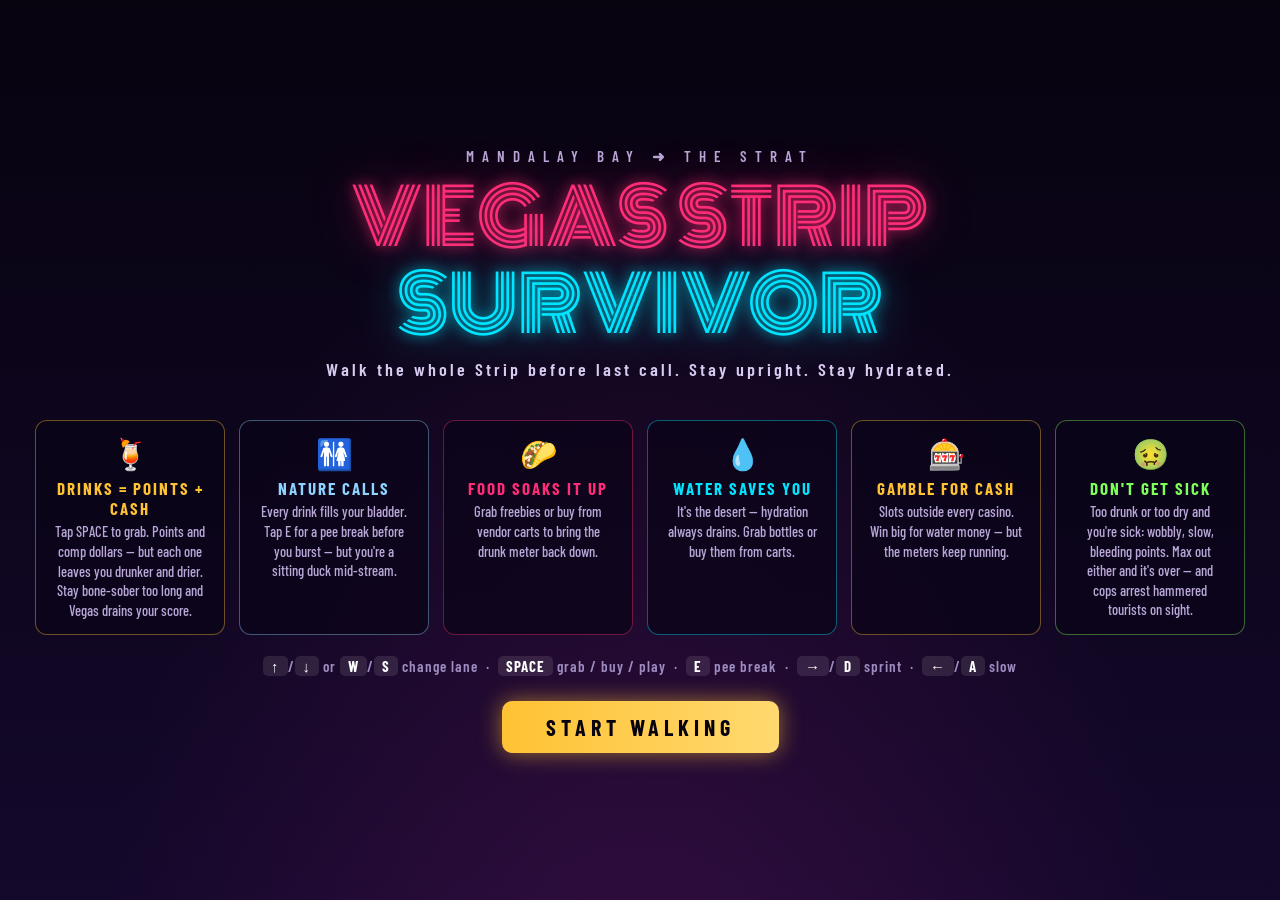
==== vegas-neon-redux.html @ 2eb09243 "Vegas Strip Survivor: neon redux - full game Single-file HTML5 canvas side-scroller: walk the Strip " ====
<!DOCTYPE html>
<html lang="en">
<head>
<meta charset="UTF-8">
<meta name="viewport" content="width=device-width, initial-scale=1.0">
<title>Vegas Strip Survivor — Neon Redux</title>
<style>
  @import url('https://fonts.googleapis.com/css2?family=Monoton&family=Barlow+Condensed:wght@500;600;700&display=swap');

  :root {
    --neon-pink: #ff2d78;
    --neon-cyan: #00e5ff;
    --neon-gold: #ffc233;
    --sick-green: #7fff5a;
    --ink: #07030f;
    --panel: rgba(10, 5, 24, 0.72);
  }

  * { margin: 0; padding: 0; box-sizing: border-box; }

  html, body {
    height: 100%;
    background: var(--ink);
    overflow: hidden;
    font-family: 'Barlow Condensed', 'Arial Narrow', sans-serif;
    user-select: none;
  }

  canvas { display: block; width: 100vw; height: 100vh; touch-action: none; }

  /* ---------- HUD ---------- */
  #hud {
    position: fixed; inset: 0;
    pointer-events: none;
    z-index: 5;
    opacity: 0;
    transition: opacity 0.6s;
  }
  #hud.on { opacity: 1; }

  .meter-panel {
    position: absolute; top: 14px; left: 14px;
    background: var(--panel);
    border: 1px solid rgba(255, 45, 120, 0.35);
    border-radius: 10px;
    padding: 10px 14px 12px;
    backdrop-filter: blur(4px);
    min-width: 230px;
  }
  .meter { margin-bottom: 8px; }
  .meter:last-child { margin-bottom: 0; }
  .meter .lbl {
    display: flex; justify-content: space-between;
    font-size: 13px; font-weight: 700; letter-spacing: 2px;
    margin-bottom: 3px;
  }
  .meter .lbl .warn { font-weight: 600; opacity: 0; transition: opacity .3s; }
  .meter .lbl .warn.show { opacity: 1; animation: blink 0.7s infinite; }
  @keyframes blink { 50% { opacity: 0.25; } }
  .meter .track {
    height: 12px; border-radius: 6px;
    background: rgba(255,255,255,0.08);
    overflow: hidden;
  }
  .meter .fill { height: 100%; border-radius: 6px; transition: width .25s; }
  #drunk-lbl { color: var(--neon-pink); }
  #drunk-fill { background: linear-gradient(90deg, #ff8ab0, #ff2d78, #d40045); box-shadow: 0 0 10px #ff2d7890; width: 0%; }
  #hyd-lbl { color: var(--neon-cyan); }
  #hyd-fill { background: linear-gradient(90deg, #007a99, #00e5ff); box-shadow: 0 0 10px #00e5ff90; width: 100%; }
  #blad-lbl { color: #ffd24a; }
  #blad-fill { background: linear-gradient(90deg, #b8901f, #ffd24a); box-shadow: 0 0 10px #ffd24a90; width: 0%; }

  #score-panel {
    position: absolute; top: 14px; right: 14px;
    background: var(--panel);
    border: 1px solid rgba(255, 194, 51, 0.35);
    border-radius: 10px;
    padding: 8px 16px;
    text-align: right;
    backdrop-filter: blur(4px);
  }
  #score-val {
    font-size: 30px; font-weight: 700; color: var(--neon-gold);
    text-shadow: 0 0 12px rgba(255,194,51,0.6);
    line-height: 1;
  }
  #score-panel .sub {
    font-size: 12px; letter-spacing: 2px; color: #b9a8d8; font-weight: 600;
  }
  #tally {
    font-size: 14px; color: #d8ccf0; margin-top: 4px; letter-spacing: 1px;
  }

  #sick-banner {
    position: absolute; top: 110px; left: 50%; transform: translateX(-50%);
    font-size: 26px; font-weight: 700; letter-spacing: 6px;
    color: var(--sick-green);
    text-shadow: 0 0 18px var(--sick-green);
    opacity: 0; transition: opacity .3s;
  }
  #sick-banner.show { opacity: 1; animation: blink .5s infinite; }

  #buzz-banner {
    position: absolute; top: 150px; left: 50%; transform: translateX(-50%);
    font-size: 22px; font-weight: 700; letter-spacing: 5px;
    color: #8fd4ff;
    text-shadow: 0 0 16px #8fd4ff;
    opacity: 0; transition: opacity .3s;
  }
  #buzz-banner.show { opacity: 1; animation: blink .8s infinite; }
  .rule.r-pee { border-color: rgba(143,212,255,.4); } .rule.r-pee h3 { color: #8fd4ff; }

  /* ---------- Zone marquee card ---------- */
  #zone-card {
    position: absolute; top: 12%; left: 50%;
    transform: translateX(-50%) scale(0.85);
    text-align: center;
    opacity: 0;
    transition: opacity .5s, transform .5s;
    white-space: nowrap;
  }
  #zone-card.show { opacity: 1; transform: translateX(-50%) scale(1); }
  #zone-card .eyebrow {
    font-size: 14px; letter-spacing: 6px; color: #b9a8d8; font-weight: 600;
    margin-bottom: 2px;
  }
  #zone-card .name {
    font-family: 'Monoton', cursive;
    font-size: clamp(26px, 5vw, 52px);
    font-weight: 400;
    line-height: 1.15;
  }

  /* ---------- Progress bar ---------- */
  #progress {
    position: absolute; bottom: 16px; left: 50%;
    transform: translateX(-50%);
    width: min(680px, 78vw);
  }
  #progress .rail {
    position: relative;
    height: 6px; border-radius: 3px;
    background: rgba(255,255,255,0.1);
  }
  #progress .done {
    position: absolute; left: 0; top: 0; bottom: 0;
    border-radius: 3px; width: 0%;
    background: linear-gradient(90deg, var(--neon-pink), var(--neon-gold));
    box-shadow: 0 0 10px rgba(255,45,120,0.7);
    transition: width .3s;
  }
  #progress .ticks { position: absolute; inset: 0; }
  #progress .tick {
    position: absolute; top: 50%;
    width: 10px; height: 10px; border-radius: 50%;
    transform: translate(-50%, -50%);
    background: #241436;
    border: 2px solid #4a3466;
    transition: background .3s, border-color .3s, box-shadow .3s;
  }
  #progress .tick.hit {
    background: var(--neon-gold); border-color: #fff0c0;
    box-shadow: 0 0 8px var(--neon-gold);
  }
  #zone-now {
    text-align: center; margin-top: 9px;
    font-size: 14px; letter-spacing: 4px; font-weight: 700;
    color: #d8ccf0; text-shadow: 0 0 8px rgba(216,204,240,.4);
  }

  #hint {
    position: absolute; bottom: 16px; right: 16px;
    font-size: 12px; letter-spacing: 1.5px; color: #7a6a99; font-weight: 600;
  }

  /* ---------- Screens ---------- */
  .screen {
    position: fixed; inset: 0;
    display: flex; flex-direction: column;
    align-items: center; justify-content: center;
    background: radial-gradient(ellipse at 50% 120%, rgba(90,20,90,0.45), transparent 60%),
                linear-gradient(#07030f, #14082b);
    z-index: 10;
    text-align: center;
    padding: 24px;
    transition: opacity .5s;
  }
  .screen.hidden { opacity: 0; pointer-events: none; }

  .screen .eyebrow {
    font-size: 15px; letter-spacing: 8px; color: #b9a8d8;
    font-weight: 600; margin-bottom: 8px;
  }
  .title {
    font-family: 'Monoton', cursive;
    font-weight: 400;
    font-size: clamp(34px, 7vw, 76px);
    line-height: 1.15;
    color: var(--neon-pink);
    text-shadow: 0 0 14px rgba(255,45,120,.8), 0 0 50px rgba(255,45,120,.45);
    animation: buzz 4s infinite;
  }
  .title .alt {
    color: var(--neon-cyan);
    text-shadow: 0 0 14px rgba(0,229,255,.8), 0 0 50px rgba(0,229,255,.45);
  }
  @keyframes buzz {
    0%, 91%, 94%, 100% { opacity: 1; }
    92%, 95% { opacity: 0.65; }
  }
  .sub {
    margin-top: 10px; font-size: 18px; letter-spacing: 3px;
    color: #d8ccf0; font-weight: 600;
  }

  .rules {
    display: flex; gap: 14px; margin: 30px 0 8px;
    flex-wrap: wrap; justify-content: center;
  }
  .rule {
    background: var(--panel);
    border: 1px solid rgba(255,255,255,0.12);
    border-radius: 12px;
    padding: 14px 18px;
    width: 190px;
  }
  .rule .ico { font-size: 30px; }
  .rule h3 {
    font-size: 17px; letter-spacing: 2px; margin: 6px 0 4px; font-weight: 700;
  }
  .rule p { font-size: 14.5px; line-height: 1.35; color: #b9a8d8; font-weight: 500; }
  .rule.r-drink { border-color: rgba(255,194,51,.4); } .rule.r-drink h3 { color: var(--neon-gold); }
  .rule.r-food  { border-color: rgba(255,45,120,.4); } .rule.r-food h3 { color: var(--neon-pink); }
  .rule.r-water { border-color: rgba(0,229,255,.4); }  .rule.r-water h3 { color: var(--neon-cyan); }
  .rule.r-sick  { border-color: rgba(127,255,90,.4); } .rule.r-sick h3 { color: var(--sick-green); }

  .controls {
    margin-top: 14px; font-size: 15px; letter-spacing: 1px;
    color: #9d8cc0; font-weight: 600;
  }
  .controls b {
    color: #fff; background: rgba(255,255,255,0.1);
    padding: 1px 8px; border-radius: 5px; font-weight: 700;
  }

  .btn {
    margin-top: 26px;
    pointer-events: auto;
    cursor: pointer;
    font-family: 'Barlow Condensed', sans-serif;
    font-size: 22px; font-weight: 700; letter-spacing: 5px;
    color: #07030f;
    background: linear-gradient(90deg, var(--neon-gold), #ffd970);
    border: none; border-radius: 10px;
    padding: 13px 44px;
    box-shadow: 0 0 22px rgba(255,194,51,.55);
    transition: transform .15s, box-shadow .15s;
  }
  .btn:hover { transform: scale(1.05); box-shadow: 0 0 32px rgba(255,194,51,.8); }

  /* end screen */
  #end-title { font-family: 'Monoton', cursive; font-weight: 400; font-size: clamp(30px, 6vw, 64px); line-height: 1.15; }
  #end-title.win  { color: var(--neon-gold); text-shadow: 0 0 16px rgba(255,194,51,.8), 0 0 55px rgba(255,194,51,.4); }
  #end-title.lose { color: var(--neon-pink); text-shadow: 0 0 16px rgba(255,45,120,.8), 0 0 55px rgba(255,45,120,.4); }
  #end-sub { margin-top: 12px; font-size: 19px; color: #d8ccf0; letter-spacing: 2px; font-weight: 600; max-width: 560px; }
  #end-stats {
    margin-top: 24px;
    background: var(--panel);
    border: 1px solid rgba(255,255,255,0.12);
    border-radius: 12px;
    padding: 16px 26px;
    min-width: 300px;
  }
  #end-stats .row {
    display: flex; justify-content: space-between; gap: 40px;
    font-size: 17px; padding: 4px 0; letter-spacing: 1px; font-weight: 600;
    color: #d8ccf0;
  }
  #end-stats .row b { color: var(--neon-gold); font-weight: 700; }
  #end-stats .row.total {
    border-top: 1px solid rgba(255,255,255,0.15);
    margin-top: 6px; padding-top: 9px; font-size: 20px;
  }

  #cash-val {
    font-size: 20px; font-weight: 700; color: #3dff8f;
    text-shadow: 0 0 10px rgba(61,255,143,.5);
    margin-top: 2px; line-height: 1;
  }
  #combo-val {
    font-size: 15px; font-weight: 700; color: var(--neon-pink);
    text-shadow: 0 0 8px rgba(255,45,120,.5);
    margin-top: 5px; letter-spacing: 1px;
    transition: opacity .3s;
  }
  #lastcall-val {
    font-size: 12.5px; font-weight: 600; color: var(--neon-gold);
    letter-spacing: 1px; margin-top: 2px;
  }

  /* ---------- slot machine screen ---------- */
  #slot-screen { background: rgba(5,2,16,0.82); }
  #slot-panel {
    background: linear-gradient(#241238, #140a24);
    border: 2px solid rgba(255,194,51,.55);
    border-radius: 18px;
    box-shadow: 0 0 44px rgba(255,194,51,.22);
    padding: 24px 34px 26px;
    width: min(440px, 94vw);
    text-align: center;
  }
  #slot-marquee {
    font-family: 'Monoton', cursive; font-weight: 400;
    font-size: 32px; color: var(--neon-gold);
    text-shadow: 0 0 14px rgba(255,194,51,.8);
  }
  #slot-reels { display: flex; gap: 12px; justify-content: center; margin: 18px 0 14px; }
  .reel {
    width: 84px; height: 96px; border-radius: 10px;
    background: linear-gradient(#f8f4ea, #cfc6b2);
    border: 3px solid #8a6a20;
    font-size: 50px; line-height: 92px; text-align: center;
  }
  .reel.spin { filter: blur(1.2px); }
  #slot-msg { min-height: 26px; font-size: 20px; font-weight: 700; letter-spacing: 1px; color: #d8ccf0; }
  #slot-pay { font-size: 13.5px; color: #9d8cc0; letter-spacing: 0.5px; margin-top: 7px; font-weight: 600; }
  #slot-cash {
    font-size: 24px; font-weight: 700; color: #3dff8f; margin-top: 10px;
    text-shadow: 0 0 10px rgba(61,255,143,.5);
  }
  #slot-hyd-wrap { height: 8px; background: rgba(255,255,255,.1); border-radius: 4px; margin-top: 12px; overflow: hidden; }
  #slot-hyd { height: 100%; width: 100%; background: linear-gradient(90deg, #007a99, #00e5ff); border-radius: 4px; }
  #slot-hyd-lbl { font-size: 11.5px; letter-spacing: 2px; color: #00e5ff; margin-top: 5px; font-weight: 600; }
  #slot-btns { display: flex; gap: 12px; justify-content: center; margin-top: 16px; }
  #slot-btns .btn { margin-top: 0; padding: 10px 24px; font-size: 17px; letter-spacing: 3px; }
  #slot-btns .btn.ghost {
    background: transparent; color: #d8ccf0;
    border: 1px solid rgba(255,255,255,.3); box-shadow: none;
  }
  .rule.r-slots { border-color: rgba(255,194,51,.4); } .rule.r-slots h3 { color: var(--neon-gold); }

  @media (prefers-reduced-motion: reduce) {
    .title { animation: none; }
    #sick-banner.show, .meter .lbl .warn.show { animation: none; }
  }
</style>
</head>
<body>
<canvas id="game"></canvas>

<div id="hud">
  <div class="meter-panel">
    <div class="meter">
      <div class="lbl" id="drunk-lbl"><span>DRUNK</span><span class="warn" id="drunk-warn">EAT SOMETHING!</span></div>
      <div class="track"><div class="fill" id="drunk-fill"></div></div>
    </div>
    <div class="meter">
      <div class="lbl" id="hyd-lbl"><span>HYDRATION</span><span class="warn" id="hyd-warn">DRINK WATER!</span></div>
      <div class="track"><div class="fill" id="hyd-fill"></div></div>
    </div>
    <div class="meter">
      <div class="lbl" id="blad-lbl"><span>BLADDER</span><span class="warn" id="blad-warn">FIND A SPOT! (E)</span></div>
      <div class="track"><div class="fill" id="blad-fill"></div></div>
    </div>
  </div>

  <div id="score-panel">
    <div id="score-val">0</div>
    <div class="sub">SCORE</div>
    <div id="cash-val">$50</div>
    <div class="sub">CASH</div>
    <div id="combo-val">COMBO ×1</div>
    <div id="lastcall-val">LAST CALL +1000</div>
    <div id="tally">🍸 0 &nbsp; 🌮 0 &nbsp; 💧 0</div>
  </div>

  <div id="sick-banner">🤢 YOU FEEL SICK 🤢</div>
  <div id="buzz-banner">🥱 TOO SOBER — THIS IS VEGAS 🥱</div>

  <div id="zone-card">
    <div class="eyebrow">NOW ENTERING</div>
    <div class="name" id="zone-name"></div>
  </div>

  <div id="progress">
    <div class="rail">
      <div class="done" id="prog-done"></div>
      <div class="ticks" id="prog-ticks"></div>
    </div>
    <div id="zone-now"></div>
  </div>

  <div id="hint">↑↓ MOVE &nbsp; SPACE GRAB &nbsp; E PEE &nbsp; → SPRINT &nbsp; ← SLOW &nbsp; M MUTE &nbsp; P PAUSE</div>
</div>

<div class="screen hidden" id="slot-screen">
  <div id="slot-panel">
    <div id="slot-marquee">LUCKY 7</div>
    <div id="slot-reels">
      <div class="reel" id="reel0">7️⃣</div>
      <div class="reel" id="reel1">🍒</div>
      <div class="reel" id="reel2">🔔</div>
    </div>
    <div id="slot-msg">$25 a pull. Feeling lucky?</div>
    <div id="slot-pay">7️⃣×3 $500 &nbsp; 💎×3 $300 &nbsp; 🔔×3 $150 &nbsp; 🍒×3 $100 &nbsp; ⭐×3 $75 &nbsp; 🍋×3 $50 &nbsp; pair $35</div>
    <div id="slot-cash">CASH $50</div>
    <div id="slot-hyd-wrap"><div id="slot-hyd"></div></div>
    <div id="slot-hyd-lbl">HYDRATION KEEPS DRAINING — THE DESERT DOESN'T PAUSE</div>
    <div id="slot-btns">
      <button class="btn" id="pull-btn">PULL — $25 (SPACE)</button>
      <button class="btn ghost" id="leave-btn">WALK AWAY (ESC)</button>
    </div>
  </div>
</div>

<div class="screen" id="start-screen">
  <div class="eyebrow">MANDALAY BAY ➜ THE STRAT</div>
  <div class="title">VEGAS STRIP<br><span class="alt">SURVIVOR</span></div>
  <div class="sub">Walk the whole Strip before last call. Stay upright. Stay hydrated.</div>
  <div class="sub" id="best-line" style="color: var(--neon-gold); font-size: 15px;"></div>
  <div class="rules">
    <div class="rule r-drink"><div class="ico">🍹</div><h3>DRINKS = POINTS + CASH</h3><p>Tap SPACE to grab. Points and comp dollars — but each one leaves you drunker and drier. Stay bone-sober too long and Vegas drains your score.</p></div>
    <div class="rule r-pee"><div class="ico">🚻</div><h3>NATURE CALLS</h3><p>Every drink fills your bladder. Tap E for a pee break before you burst — but you're a sitting duck mid-stream.</p></div>
    <div class="rule r-food"><div class="ico">🌮</div><h3>FOOD SOAKS IT UP</h3><p>Grab freebies or buy from vendor carts to bring the drunk meter back down.</p></div>
    <div class="rule r-water"><div class="ico">💧</div><h3>WATER SAVES YOU</h3><p>It's the desert — hydration always drains. Grab bottles or buy them from carts.</p></div>
    <div class="rule r-slots"><div class="ico">🎰</div><h3>GAMBLE FOR CASH</h3><p>Slots outside every casino. Win big for water money — but the meters keep running.</p></div>
    <div class="rule r-sick"><div class="ico">🤢</div><h3>DON'T GET SICK</h3><p>Too drunk or too dry and you're sick: wobbly, slow, bleeding points. Max out either and it's over — and cops arrest hammered tourists on sight.</p></div>
  </div>
  <div class="controls"><b>↑</b>/<b>↓</b> or <b>W</b>/<b>S</b> change lane &nbsp;·&nbsp; <b>SPACE</b> grab / buy / play &nbsp;·&nbsp; <b>E</b> pee break &nbsp;·&nbsp; <b>→</b>/<b>D</b> sprint &nbsp;·&nbsp; <b>←</b>/<b>A</b> slow</div>
  <button class="btn" id="start-btn">START WALKING</button>
</div>

<div class="screen hidden" id="end-screen">
  <div id="end-title"></div>
  <div id="end-sub"></div>
  <div id="end-stats"></div>
  <button class="btn" id="retry-btn">WALK IT AGAIN</button>
</div>

<script>
'use strict';

/* =========================================================
   Vegas Strip Survivor — Neon Redux
   Single-file canvas side-scroller.
   ========================================================= */

const canvas = document.getElementById('game');
const ctx = canvas.getContext('2d');
let W = 0, H = 0, DPR = 1;

function resize() {
  DPR = Math.min(window.devicePixelRatio || 1, 2);
  W = window.innerWidth;
  H = window.innerHeight;
  canvas.width = W * DPR;
  canvas.height = H * DPR;
  ctx.setTransform(DPR, 0, 0, DPR, 0, 0);
}
window.addEventListener('resize', resize);
resize();

const REDUCED_MOTION = window.matchMedia('(prefers-reduced-motion: reduce)').matches;

/* ---------- deterministic pseudo-random (stable scenery) ---------- */
function rnd(seed) {
  const x = Math.sin(seed * 127.1 + 311.7) * 43758.5453;
  return x - Math.floor(x);
}

/* ---------- config ---------- */
const TOTAL = 30000;              // world length in px
const BASE_SPEED = 150;           // walk speed px/s
const ROWS = [                    // sidewalk depth rows: far -> near
  { yf: 0.735, s: 0.80 },
  { yf: 0.820, s: 0.90 },
  { yf: 0.905, s: 1.00 },
];
const PLAYER_SCREEN_X = 0.30;     // player's fixed fraction of screen width

const ZONES = [   // haz = hazard-density personality per zone
  { name: 'MANDALAY BAY',   color: '#ffc233', haz: 0.75 },
  { name: 'LUXOR',          color: '#e8d9a0', haz: 0.85 },
  { name: 'EXCALIBUR',      color: '#ff5c5c', haz: 0.9  },
  { name: 'MGM GRAND',      color: '#3dff8f', haz: 1.0  },
  { name: 'BELLAGIO',       color: '#8fd4ff', haz: 0.9  },
  { name: 'CAESARS PALACE', color: '#fff2c0', haz: 1.05 },
  { name: 'THE VENETIAN',   color: '#ffb066', haz: 1.1  },
  { name: 'TREASURE ISLAND',color: '#ff8f3d', haz: 1.15 },
  { name: 'WYNN',           color: '#d9a05c', haz: 1.2  },
  { name: 'CIRCUS CIRCUS',  color: '#ff5cd9', haz: 1.5  },
  { name: 'THE STRAT',      color: '#00e5ff', haz: 1.25 },
];
const ZONE_LEN = TOTAL / ZONES.length;

const DRINKS = [
  { id: 'beer',      name: 'Draft Beer',      pts: 50,  drunk: 8,  hyd: 7,  glass: 'mug',       c: '#ffc233' },
  { id: 'marg',      name: 'Margarita',       pts: 80,  drunk: 12, hyd: 9,  glass: 'marg',      c: '#aaff66' },
  { id: 'martini',   name: 'Martini',         pts: 100, drunk: 15, hyd: 10, glass: 'martini',   c: '#d8f7ff' },
  { id: 'shot',      name: 'Tequila Shot',    pts: 130, drunk: 20, hyd: 12, glass: 'shot',      c: '#ffdf80' },
  { id: 'hurricane', name: 'Hurricane',       pts: 90,  drunk: 13, hyd: 9,  glass: 'hurricane', c: '#ff5c8a' },
  { id: 'champ',     name: 'Champagne',       pts: 110, drunk: 14, hyd: 9,  glass: 'flute',     c: '#ffe9a0' },
  { id: 'wine',      name: 'Red Wine',        pts: 70,  drunk: 11, hyd: 8,  glass: 'wine',      c: '#c03060' },
  { id: 'tiki',      name: 'Tiki Mai Tai',    pts: 95,  drunk: 13, hyd: 9,  glass: 'tiki',      c: '#ff9f45' },
  { id: 'fishbowl',  name: 'Fishbowl',        pts: 150, drunk: 22, hyd: 14, glass: 'bowl',      c: '#45c8ff' },
  { id: 'tallboy',   name: 'Tallboy',         pts: 55,  drunk: 9,  hyd: 7,  glass: 'can',       c: '#c0c8d8' },
  { id: 'oldfash',   name: 'Old Fashioned',   pts: 105, drunk: 14, hyd: 10, glass: 'rocks',     c: '#e08830' },
  { id: 'daiquiri',  name: 'Frozen Daiquiri', pts: 85,  drunk: 12, hyd: 8,  glass: 'daiq',      c: '#ff6fb0' },
];

const FOODS = [
  { id: 'taco',   name: 'Street Taco',     pts: 15, drunk: -18, kind: 'taco'   },
  { id: 'pizza',  name: 'Dollar Slice',    pts: 15, drunk: -16, kind: 'pizza'  },
  { id: 'shrimp', name: 'Shrimp Cocktail', pts: 20, drunk: -14, kind: 'shrimp' },
  { id: 'burger', name: 'Casino Burger',   pts: 20, drunk: -24, kind: 'burger' },
];

const WATER = { pts: 10, hyd: 32 };

const HAZARDS = [   // each has a signature consequence (see collision switch)
  { id: 'flyer',    name: 'Flyer Guy',        walk: 70,  w: 34 },   // hands full 3s
  { id: 'showgirl', name: 'Showgirl',         walk: 45,  w: 40 },   // controls reversed 2.5s
  { id: 'mascot',   name: 'Costumed Character', walk: 32, w: 46 },  // $10 photo fee
  { id: 'tourist',  name: 'Drunk Tourist',    walk: 55,  w: 38 },   // shove + spill
  { id: 'robot',    name: 'Street Performer', walk: 0,   w: 34 },   // classic block
  { id: 'cop',      name: 'LVPD Officer',     walk: 38,  w: 36 },   // tickets public urination
];

/* ---------- tiny synth ---------- */
let ac = null, muted = false;
function audio() {
  if (!ac) { try { ac = new (window.AudioContext || window.webkitAudioContext)(); } catch (e) {} }
  return ac;
}
function tone(f0, f1, dur, type, gain) {
  const a = audio();
  if (!a || muted) return;
  const o = a.createOscillator(), g = a.createGain();
  o.type = type; o.frequency.setValueAtTime(f0, a.currentTime);
  o.frequency.exponentialRampToValueAtTime(Math.max(f1, 1), a.currentTime + dur);
  g.gain.setValueAtTime(gain, a.currentTime);
  g.gain.exponentialRampToValueAtTime(0.0001, a.currentTime + dur);
  o.connect(g); g.connect(a.destination);
  o.start(); o.stop(a.currentTime + dur);
}
const sfx = {
  drink: () => { tone(520, 880, 0.16, 'triangle', 0.12); tone(780, 1200, 0.12, 'sine', 0.06); },
  food:  () => tone(300, 420, 0.15, 'square', 0.07),
  water: () => { tone(700, 500, 0.10, 'sine', 0.10); tone(900, 650, 0.14, 'sine', 0.06); },
  hit:   () => { tone(160, 60, 0.25, 'sawtooth', 0.14); },
  sick:  () => tone(220, 110, 0.5, 'square', 0.06),
  zone:  () => { tone(660, 660, 0.1, 'triangle', 0.08); setTimeout(() => tone(880, 880, 0.16, 'triangle', 0.08), 110); },
  win:   () => { [523, 659, 784, 1047].forEach((f, i) => setTimeout(() => tone(f, f, 0.22, 'triangle', 0.12), i * 140)); },
  lose:  () => { [392, 330, 262, 196].forEach((f, i) => setTimeout(() => tone(f, f * 0.9, 0.3, 'sawtooth', 0.09), i * 180)); },
  noCash: () => tone(150, 100, 0.2, 'square', 0.08),
  siren: () => { [880, 660, 880, 660].forEach((f, i) => setTimeout(() => tone(f, f, 0.16, 'square', 0.07), i * 180)); },
  relief: () => tone(620, 280, 0.7, 'sine', 0.07),
  accident: () => { [320, 260, 210, 150].forEach((f, i) => setTimeout(() => tone(f, f * 0.8, 0.22, 'sawtooth', 0.08), i * 150)); },
};

/* ---------- synthwave backing track (tiny step sequencer) ---------- */
const music = { on: false, gain: null, timer: null, step: 0, nextT: 0 };
const M_SPB = 60 / 112 / 4;   // 112 BPM, 16th-note steps
const M_BASS = [45, 0, 45, 0, 48, 0, 45, 0, 43, 0, 43, 0, 40, 0, 43, 48];   // A-C-G-E minor groove
const M_ARP = [69, 72, 76, 72, 67, 72, 76, 79];
const midiF = (m) => 440 * Math.pow(2, (m - 69) / 12);

function mNote(f, dur, type, g0, t0, fEnd) {
  const a = ac, o = a.createOscillator(), g = a.createGain();
  o.type = type;
  o.frequency.setValueAtTime(f, t0);
  if (fEnd) o.frequency.exponentialRampToValueAtTime(fEnd, t0 + dur);
  g.gain.setValueAtTime(g0, t0);
  g.gain.exponentialRampToValueAtTime(0.001, t0 + dur);
  o.connect(g); g.connect(music.gain);
  o.start(t0); o.stop(t0 + dur + 0.02);
}
function mHat(t0) {
  const a = ac, len = 0.04;
  const buf = a.createBuffer(1, Math.floor(a.sampleRate * len), a.sampleRate);
  const d = buf.getChannelData(0);
  for (let i = 0; i < d.length; i++) d[i] = (Math.random() * 2 - 1) * (1 - i / d.length);
  const src = a.createBufferSource(); src.buffer = buf;
  const f = a.createBiquadFilter(); f.type = 'highpass'; f.frequency.value = 6500;
  const g = a.createGain(); g.gain.value = 0.10;
  src.connect(f); f.connect(g); g.connect(music.gain);
  src.start(t0);
}
function schedMusic() {
  const a = ac;
  if (!a || !music.on) return;
  while (music.nextT < a.currentTime + 0.18) {
    const s = music.step % 16;
    const bar = Math.floor(music.step / 16);
    if (s % 4 === 0) mNote(120, 0.12, 'sine', 0.7, music.nextT, 40);                    // kick
    if (s % 4 === 2) mHat(music.nextT);                                                 // offbeat hats
    const b = M_BASS[s];
    if (b) mNote(midiF(b), M_SPB * 1.8, 'sawtooth', 0.16, music.nextT);                 // bass
    if (bar % 4 === 3 && s % 2 === 0) mNote(midiF(M_ARP[(s / 2) % 8]), M_SPB * 1.2, 'triangle', 0.06, music.nextT);  // sparkle every 4th bar
    music.step++;
    music.nextT += M_SPB;
  }
}
function startMusic() {
  const a = audio();
  if (!a) return;
  stopMusic();
  music.gain = a.createGain();
  music.gain.gain.value = muted ? 0 : 0.5;
  music.gain.connect(a.destination);
  music.step = 0;
  music.nextT = a.currentTime + 0.05;
  music.on = true;
  music.timer = setInterval(schedMusic, 60);
}
function stopMusic() {
  if (music.timer) clearInterval(music.timer);
  music.timer = null;
  music.on = false;
  if (music.gain) { try { music.gain.disconnect(); } catch (e) {} }
  music.gain = null;
}

/* ---------- game state ---------- */
let game = null;
let phase = 'start';   // start | play | end
let paused = false;
const HS_KEY = 'vss-best';
let bestScore = 0;
try { bestScore = +(localStorage.getItem(HS_KEY) || 0); } catch (e) {}

function newGame() {
  const g = {
    x: 0,                    // player world x
    row: 1, rowY: 1,         // target row / interpolated row
    speed: BASE_SPEED,
    drunk: 0, hyd: 100,
    bladder: 0, peeing: 0, peeTicketed: false,
    soberT: 0, buzzkill: false,
    handsFull: 0, dazzled: 0,
    combo: 1, bestCombo: 1,
    lastCall: 1000, lastCallWarned: false,
    runTime: 0,
    cash: 50, slotNet: 0,
    sick: false,
    score: 0,
    stagger: 0, invuln: 0,
    walkPhase: 0,
    counts: { drink: 0, food: 0, water: 0, hits: 0, pees: 0, accidents: 0, tickets: 0 },
    entities: [],            // {kind:'drink'|'food'|'water'|'hazard'|'slot'|'vendor', worldX, row, type, t, dead}
    particles: [],           // {x,y,vx,vy,life,text?,c,r?}
    taxis: [],
    spawnCursor: 900,
    lastHazardRow: -1,
    lastWaterX: 0, lastFoodX: 0,   // director bookkeeping
    grabTarget: null,
    zoneIdx: -1,
    time: 0,
    shake: 0,
    over: null,              // 'win' | 'blackout' | 'collapse' | 'arrested'
  };
  // slot machines outside every casino (zone boundaries), against the buildings (row 0)
  const slotXs = [];
  for (let i = 1; i < ZONES.length; i++) {
    const sx2 = i * ZONE_LEN + 450;
    slotXs.push(sx2);
    g.entities.push({ kind: 'slot', worldX: sx2, row: 0, t: Math.random() * 10, dead: false, seed: i });
  }
  // vendor carts, alternating water/food, nudged clear of slot machines
  let vx = 1600, vi = 0;
  while (vx < TOTAL - 800) {
    let x = vx;
    for (const sx2 of slotXs) if (Math.abs(x - sx2) < 420) x += 480;
    const item = vi % 2 === 0 ? 'water' : 'food';
    g.entities.push({
      kind: 'vendor', worldX: x, row: 0, t: 0, dead: false, item,
      price: item === 'water' ? 20 : 35,
      food: FOODS[vi % FOODS.length],
    });
    vi++;
    vx += 2300 + (vi % 3) * 260;
  }
  return g;
}

/* ---------- input ---------- */
const keys = {};
window.addEventListener('keydown', (e) => {
  if (['ArrowUp','ArrowDown','ArrowLeft','ArrowRight',' '].includes(e.key)) e.preventDefault();
  const k = e.key.toLowerCase();
  if (k === 'm') {
    muted = !muted;
    if (music.gain) music.gain.gain.value = muted ? 0 : 0.5;
    return;
  }
  if (k === 'p' && phase === 'play') { paused = !paused; return; }
  if (phase === 'slots') {
    if (k === ' ') slotPull();
    if (k === 'escape' || k === 'enter') exitSlots();
    return;
  }
  if (phase === 'start' && (k === 'enter' || k === ' ')) { startGame(); return; }
  if (phase === 'end' && (k === 'enter' || k === ' ')) { startGame(); return; }
  if (keys[k]) return;
  keys[k] = true;
  if (phase === 'play' && !paused && k === ' ') { tryGrab(); return; }
  if (phase === 'play' && !paused && k === 'e') { startPee(); return; }
  if (phase === 'play' && !paused && game.stagger <= 0 && game.peeing <= 0) {
    let dir = 0;
    if (k === 'arrowup' || k === 'w') dir = -1;
    if (k === 'arrowdown' || k === 's') dir = 1;
    if (dir !== 0) {
      if (game.dazzled > 0) dir = -dir;   // showgirl got you
      // heavy drunk = chance the input goes the wrong way
      if (game.drunk > 60 && Math.random() < (game.drunk - 60) * 0.006) dir = -dir;
      game.row = Math.max(0, Math.min(2, game.row + dir));
    }
  }
});
window.addEventListener('keyup', (e) => { keys[e.key.toLowerCase()] = false; });

/* ---------- touch controls ---------- */
const IS_TOUCH = 'ontouchstart' in window;
let touchStart = null, lastTap = 0, holdTimer = null, sprintTouch = false;
canvas.addEventListener('touchstart', (ev) => {
  ev.preventDefault();
  const t0 = ev.touches[0];
  touchStart = { x: t0.clientX, y: t0.clientY, time: performance.now() };
  clearTimeout(holdTimer);
  holdTimer = setTimeout(() => { sprintTouch = true; keys['d'] = true; }, 350);
}, { passive: false });
canvas.addEventListener('touchend', (ev) => {
  ev.preventDefault();
  clearTimeout(holdTimer);
  if (sprintTouch) { sprintTouch = false; keys['d'] = false; touchStart = null; return; }
  if (!touchStart) return;
  const t0 = ev.changedTouches[0];
  const dy = t0.clientY - touchStart.y;
  const dx = t0.clientX - touchStart.x;
  const dur = performance.now() - touchStart.time;
  touchStart = null;
  if (phase === 'start' || phase === 'end') { startGame(); return; }
  if (phase !== 'play' || paused || !game) return;
  if (Math.abs(dy) > 30 && Math.abs(dy) > Math.abs(dx)) {
    if (game.stagger <= 0 && game.peeing <= 0) {
      let dir = dy < 0 ? -1 : 1;
      if (game.dazzled > 0) dir = -dir;
      if (game.drunk > 60 && Math.random() < (game.drunk - 60) * 0.006) dir = -dir;
      game.row = Math.max(0, Math.min(2, game.row + dir));
    }
  } else if (dur < 250) {
    const now = performance.now();
    if (now - lastTap < 300) { startPee(); lastTap = 0; }
    else { lastTap = now; tryGrab(); }
  }
}, { passive: false });
if (IS_TOUCH) {
  window.addEventListener('DOMContentLoaded', () => {
    $('hint').textContent = 'SWIPE ↑↓ MOVE · TAP GRAB · DOUBLE-TAP PEE · HOLD TO SPRINT';
  });
}

/* ---------- HUD refs ---------- */
const $ = (id) => document.getElementById(id);
const mmss = (sec) => `${Math.floor(sec / 60)}:${String(Math.floor(sec % 60)).padStart(2, '0')}`;
const hud = $('hud');
const ticksEl = $('prog-ticks');
ZONES.forEach((z, i) => {
  const t = document.createElement('div');
  t.className = 'tick';
  t.style.left = (i / (ZONES.length - 1) * 100) + '%';
  ticksEl.appendChild(t);
});

let zoneCardTimer = null;
function showZoneCard(zone) {
  $('zone-name').textContent = zone.name;
  $('zone-name').style.color = zone.color;
  $('zone-name').style.textShadow = `0 0 14px ${zone.color}, 0 0 46px ${zone.color}66`;
  $('zone-card').classList.add('show');
  clearTimeout(zoneCardTimer);
  zoneCardTimer = setTimeout(() => $('zone-card').classList.remove('show'), 2600);
}

function updateHUD() {
  $('drunk-fill').style.width = game.drunk.toFixed(1) + '%';
  $('hyd-fill').style.width = game.hyd.toFixed(1) + '%';
  $('blad-fill').style.width = game.bladder.toFixed(1) + '%';
  const dw = $('drunk-warn');
  if (game.drunk > 70) { dw.textContent = 'EAT SOMETHING!'; dw.classList.add('show'); }
  else if (game.buzzkill || game.soberT > 8) { dw.textContent = 'HAVE A DRINK!'; dw.classList.add('show'); }
  else dw.classList.remove('show');
  $('hyd-warn').classList.toggle('show', game.hyd < 30);
  $('blad-warn').classList.toggle('show', game.bladder > 80);
  $('buzz-banner').classList.toggle('show', game.buzzkill);
  const cv = $('combo-val');
  cv.textContent = 'COMBO ×' + game.combo;
  cv.style.opacity = game.combo > 1 ? 1 : 0.4;
  $('lastcall-val').textContent = game.lastCall > 0
    ? `⏰ LAST CALL ${mmss(game.lastCall / 3.4)}  (+${Math.round(game.lastCall)})`
    : 'LAST CALL OVER — FRIENDS ARE WAITING';
  $('score-val').textContent = Math.round(game.score);
  $('cash-val').textContent = '$' + game.cash;
  $('tally').innerHTML = `🍸 ${game.counts.drink} &nbsp; 🌮 ${game.counts.food} &nbsp; 💧 ${game.counts.water}`;
  $('sick-banner').classList.toggle('show', game.sick);
  $('prog-done').style.width = (game.x / TOTAL * 100) + '%';
  const zi = Math.min(ZONES.length - 1, Math.floor(game.x / ZONE_LEN));
  [...ticksEl.children].forEach((t, i) => t.classList.toggle('hit', i <= zi));
  $('zone-now').textContent = ZONES[zi].name;
}

/* ---------- spawning (director: fairness over luck) ---------- */
function spawnAhead() {
  const g = game;
  const camX = g.x - W * PLAYER_SCREEN_X;
  const horizon = camX + W * 1.35;
  while (g.spawnCursor < horizon) {
    const prog = g.spawnCursor / TOTAL;
    g.spawnCursor += 130 + Math.random() * (240 - prog * 90);
    if (g.spawnCursor > TOTAL - 600) break;   // clear runway at the finish
    const cur = g.spawnCursor;

    // director: rescue items are guaranteed when meters run hot, and
    // pity timers ensure water/food are never absent for long stretches
    let kind = null;
    const waterGap = cur - g.lastWaterX;
    const foodGap = cur - g.lastFoodX;
    if (waterGap > 2200) kind = 'water';
    else if (g.hyd < 55 && waterGap > 350 + g.hyd * 10) kind = 'water';
    else if (g.drunk > 45 && foodGap > 350 + (100 - g.drunk) * 10) kind = 'food';
    else if (foodGap > 2600) kind = 'food';
    const rescued = kind !== null;

    if (!kind) {
      const r = Math.random();
      const zi = Math.min(ZONES.length - 1, Math.floor(cur / ZONE_LEN));
      const hazardChance = Math.min(0.62, (0.34 + prog * 0.14) * ZONES[zi].haz);
      if (r < hazardChance) kind = 'hazard';
      else if (r < hazardChance + 0.38) kind = 'drink';
      else if (r < hazardChance + 0.52) kind = 'food';
      else kind = 'water';
    }

    if (kind === 'hazard') {
      let row = Math.floor(Math.random() * 3);
      if (row === g.lastHazardRow) row = (row + 1 + Math.floor(Math.random() * 2)) % 3;
      g.lastHazardRow = row;
      const type = Math.random() < 0.10 + prog * 0.12
        ? HAZARDS[5]                                        // the law walks the Strip more later
        : HAZARDS[Math.floor(Math.random() * 5)];
      g.entities.push({ kind, type, row, worldX: cur, t: Math.random() * 10, dead: false });
    } else {
      const row = Math.floor(Math.random() * 3);
      if (kind === 'water') g.lastWaterX = cur;
      if (kind === 'food') g.lastFoodX = cur;
      const type = kind === 'drink' ? DRINKS[Math.floor(Math.random() * DRINKS.length)]
                 : kind === 'food' ? FOODS[Math.floor(Math.random() * FOODS.length)]
                 : WATER;
      g.entities.push({ kind, type, row, worldX: cur, t: Math.random() * 10, dead: false });
      // director-placed rescues are sometimes guarded — the game guarantees
      // the opportunity, the player still has to earn it
      if (rescued && Math.random() < 0.4) {
        g.entities.push({ kind: 'hazard', type: HAZARDS[4] /* stationary performer */, row, worldX: cur - 90, t: Math.random() * 10, dead: false });
      }
    }
  }
  // cull entities far behind
  g.entities = g.entities.filter((e) => !e.dead && e.worldX > camX - 200);
}

/* ---------- particles ---------- */
function popText(x, y, text, c) {
  game.particles.push({ x, y, vx: 0, vy: -55, life: 1.1, text, c });
}
function burst(x, y, c, n) {
  for (let i = 0; i < n; i++) {
    const a = Math.random() * Math.PI * 2, sp = 40 + Math.random() * 130;
    game.particles.push({ x, y, vx: Math.cos(a) * sp, vy: Math.sin(a) * sp - 40, life: 0.5 + Math.random() * 0.5, c, r: 1.5 + Math.random() * 2.5 });
  }
}

/* ---------- update ---------- */
function update(dt) {
  const g = game;
  g.time += dt;

  // speed
  const prog = g.x / TOTAL;
  let mult = 1;
  if (keys['arrowright'] || keys['d']) mult = 1.65;
  if (keys['arrowleft'] || keys['a']) mult = 0.55;
  if (g.sick) mult *= 0.6;
  if (g.buzzkill) mult *= 0.85;
  if (g.bladder >= 85) mult *= 0.92;
  if (g.stagger > 0) mult *= 0.25;
  if (g.peeing > 0) mult = 0;
  g.speed = (BASE_SPEED + prog * 40) * mult;
  g.x += g.speed * dt;
  if (g.peeing <= 0) g.walkPhase += dt * (5.4 + mult * 2.6);

  // meters
  g.hyd -= dt * (1.15 + (mult > 1 ? 0.9 : 0));
  g.drunk -= dt * 1.0;
  // random drunk drift between rows
  if (g.drunk > 55 && g.peeing <= 0 && Math.random() < dt * (g.drunk - 55) * 0.012) {
    g.row = Math.max(0, Math.min(2, g.row + (Math.random() < 0.5 ? -1 : 1)));
  }
  g.drunk = Math.max(0, Math.min(100, g.drunk));
  g.hyd = Math.max(0, Math.min(100, g.hyd));

  // is a cop anywhere on screen to witness your worst moments?
  const copOnScreen = () => {
    const camX = g.x - W * PLAYER_SCREEN_X;
    return g.entities.find((c) => !c.dead && c.kind === 'hazard' && c.type.id === 'cop'
      && c.worldX - camX > 0 && c.worldX - camX < W);
  };

  // hazard status effects + last call countdown
  g.runTime += dt;
  g.handsFull = Math.max(0, g.handsFull - dt);
  g.dazzled = Math.max(0, g.dazzled - dt);
  g.lastCall = Math.max(0, g.lastCall - dt * 3.4);
  if (!g.lastCallWarned && g.lastCall > 0 && g.lastCall <= 204) {   // 60 seconds on the clock
    g.lastCallWarned = true;
    const rp = ROWS[Math.round(g.rowY)];
    popText(W * PLAYER_SCREEN_X, rp.yf * H - 150 * rp.s, '⏰ ONE MINUTE TO LAST CALL — HURRY!', '#ffc233');
    sfx.zone();
  }

  // pee break in progress: stand still, drain the bladder, stay exposed
  if (g.peeing > 0) {
    g.peeing -= dt;
    g.bladder = Math.max(0, g.bladder - dt * (100 / PEE_TIME) * 1.4);
    // if a cop is anywhere on screen, that's a citation
    if (!g.peeTicketed) {
      const cop = copOnScreen();
      if (cop) {
        g.peeTicketed = true;
        g.peeing = 0;
        g.counts.tickets++;
        const fine = Math.min(g.cash, 75);
        g.cash -= fine;
        g.score = Math.max(0, g.score - 100);
        g.stagger = 0.8; g.shake = 1;
        g.combo = 1;
        const rp = ROWS[Math.round(g.rowY)];
        popText(W * PLAYER_SCREEN_X, rp.yf * H - 120 * rp.s, `🚨 PUBLIC URINATION — $${fine} FINE`, '#ff5c5c');
        sfx.siren();
      }
    }
    if (Math.random() < dt * 22) {
      const rp = ROWS[Math.round(g.rowY)];
      game.particles.push({
        x: W * PLAYER_SCREEN_X + 16 * rp.s, y: rp.yf * H - 4,
        vx: 30 + Math.random() * 25, vy: -25 - Math.random() * 20,
        life: 0.35 + Math.random() * 0.2, c: '#8fd4ff', r: 1.4,
      });
    }
    if (g.peeing <= 0) {
      g.bladder = 0;
      g.counts.pees++;
      const rp = ROWS[Math.round(g.rowY)];
      popText(W * PLAYER_SCREEN_X, rp.yf * H - 120 * rp.s, 'PHEW — MUCH BETTER', '#8fd4ff');
      sfx.relief();
    }
  }

  // bladder overflow: public accident
  if (g.bladder >= 100 && g.peeing <= 0) {
    g.bladder = 0;
    g.counts.accidents++;
    g.score = Math.max(0, g.score - 150);
    g.combo = 1;
    g.stagger = 1.2; g.invuln = 1.2; g.shake = 1;
    const rp = ROWS[Math.round(g.rowY)];
    popText(W * PLAYER_SCREEN_X, rp.yf * H - 120 * rp.s, '💦 YOU WET YOURSELF  -150', '#8fd4ff');
    burst(W * PLAYER_SCREEN_X, rp.yf * H - 20 * rp.s, '#8fd4ff', 16);
    sfx.accident();
    // ...and if an officer saw that, it's a citation on top
    if (copOnScreen()) {
      g.counts.tickets++;
      const fine = Math.min(g.cash, 75);
      g.cash -= fine;
      g.score = Math.max(0, g.score - 100);
      setTimeout(() => sfx.siren(), 500);
      popText(W * PLAYER_SCREEN_X, rp.yf * H - 155 * rp.s, `🚨 INDECENT EXPOSURE — $${fine} FINE`, '#ff5c5c');
    }
  }

  // buzzkill: too sober for Vegas
  if (g.drunk < 12) g.soberT += dt;
  else { g.soberT = 0; g.buzzkill = false; }
  if (g.soberT > 14) g.buzzkill = true;
  if (g.buzzkill) g.score = Math.max(0, g.score - dt * 4);

  // sick mode (with hysteresis)
  const wasSick = g.sick;
  if (!g.sick && (g.drunk > 80 || g.hyd < 20)) g.sick = true;
  if (g.sick && g.drunk < 74 && g.hyd > 26) g.sick = false;
  if (g.sick && !wasSick) sfx.sick();
  if (g.sick) g.score = Math.max(0, g.score - dt * 5);

  // fail / win
  if (g.drunk >= 100) return endGame('blackout');
  if (g.hyd <= 0) return endGame('collapse');
  if (g.x >= TOTAL) return endGame('win');

  // timers
  g.stagger = Math.max(0, g.stagger - dt);
  g.invuln = Math.max(0, g.invuln - dt);
  g.shake = Math.max(0, g.shake - dt * 3);

  // row interpolation
  g.rowY += (g.row - g.rowY) * Math.min(1, dt * 9);

  // zone card
  const zi = Math.min(ZONES.length - 1, Math.floor(g.x / ZONE_LEN));
  if (zi !== g.zoneIdx) {
    g.zoneIdx = zi;
    showZoneCard(ZONES[zi]);
    if (zi > 0) sfx.zone();
  }

  spawnAhead();

  // entities: hazards collide automatically, everything else is a SPACE grab
  const px = g.x;
  g.grabTarget = null;
  let bestGrab = 1e9;
  for (const e of g.entities) {
    e.t += dt;
    if (e.dead) continue;
    if (e.kind === 'hazard') {
      let walk = e.type.walk * (1 + prog * 0.6);
      // a visibly hammered tourist attracts the law: cops speed up and cut into your lane
      if (e.type.id === 'cop' && g.drunk > 80) {
        walk *= 1.6;
        if (e.row !== g.row && Math.random() < dt * 1.2) {
          e.row += Math.sign(g.row - e.row);
        }
      }
      e.worldX -= walk * dt;
      const dx = e.worldX - px;
      if (e.row === Math.round(g.rowY) && Math.abs(dx) < 26 && g.invuln <= 0) {
        const rowDef = ROWS[e.row];
        const sy = rowDef.yf * H, sxp = W * PLAYER_SCREEN_X;
        e.dead = true;
        g.counts.hits++;
        g.invuln = 1.6; g.shake = 1;
        g.peeing = 0;   // caught mid-stream — interrupted
        g.combo = 1;
        switch (e.type.id) {
          case 'flyer':
            g.handsFull = 3;
            g.score = Math.max(0, g.score - 20);
            popText(sxp, sy - 110 * rowDef.s, '-20  FLYERS! HANDS FULL 3s', '#ff5c5c');
            break;
          case 'showgirl':
            g.dazzled = 2.5;
            g.score = Math.max(0, g.score - 20);
            popText(sxp, sy - 110 * rowDef.s, '-20  DAZZLED! CONTROLS REVERSED', '#ff5cd9');
            break;
          case 'mascot': {
            const fee = Math.min(g.cash, 10);
            g.cash -= fee;
            g.score = Math.max(0, g.score - (fee < 10 ? 60 : 20));
            popText(sxp, sy - 110 * rowDef.s, fee ? `-$${fee}  MASCOT PHOTO FEE` : '-60  NO CASH FOR THE MASCOT', '#e8842c');
            break;
          }
          case 'tourist':
            g.row = Math.max(0, Math.min(2, g.row + (Math.random() < 0.5 ? -1 : 1)));
            g.drunk = Math.min(100, g.drunk + 8);
            g.score = Math.max(0, g.score - 20);
            g.stagger = 0.45;
            popText(sxp, sy - 110 * rowDef.s, '-20  SHOVED — HE SPILLED ON YOU', '#2c9c74');
            break;
          case 'cop':
            if (g.drunk >= 60) {   // drunk & disorderly — night's over
              popText(sxp, sy - 110 * rowDef.s, '🚨 DRUNK & DISORDERLY 🚨', '#ff5c5c');
              sfx.siren();
              endGame('arrested');
              return;
            }
            g.score = Math.max(0, g.score - 20);
            g.stagger = 0.4;
            popText(sxp, sy - 110 * rowDef.s, '-20  WATCH IT, PAL', '#8fd4ff');
            break;
          default:   // robot: the classic block
            g.score = Math.max(0, g.score - 40);
            g.drunk = Math.min(100, g.drunk + 12);
            g.stagger = 0.9;
            popText(sxp, sy - 110 * rowDef.s, '-40  FREE SHOT 🥃', '#ff5c5c');
        }
        burst(sxp, sy - 50 * rowDef.s, '#ff5c5c', 14);
        sfx.hit();
      }
    } else if (e.kind === 'slot' || e.kind === 'vendor') {
      const dx = Math.abs(e.worldX - px);
      if (dx < 70 && dx < bestGrab) { bestGrab = dx; g.grabTarget = e; }
    } else {
      const dx = Math.abs(e.worldX - px);
      if (e.row === Math.round(g.rowY) && dx < 48 && dx < bestGrab) { bestGrab = dx; g.grabTarget = e; }
    }
  }

  // taxis (ambient street traffic)
  if (Math.random() < dt * 0.35 && g.taxis.length < 3) {
    const dir = Math.random() < 0.5 ? 1 : -1;
    g.taxis.push({ x: dir > 0 ? -140 : W + 140, dir, v: 260 + Math.random() * 160, lane: Math.random() });
  }
  g.taxis.forEach((t) => { t.x += t.v * t.dir * dt; });
  g.taxis = g.taxis.filter((t) => t.x > -220 && t.x < W + 220);

  // particles
  for (const p of g.particles) {
    p.life -= dt;
    p.x += p.vx * dt; p.y += p.vy * dt;
    p.vy += (p.text ? -10 : 220) * dt;
  }
  g.particles = g.particles.filter((p) => p.life > 0);

  updateHUD();
}

/* ---------- pee breaks ---------- */
const PEE_TIME = 2.5;
function startPee() {
  const g = game;
  if (g.peeing > 0 || g.stagger > 0) return;
  const rp = ROWS[Math.round(g.rowY)];
  if (g.bladder < 25) {
    popText(W * PLAYER_SCREEN_X, rp.yf * H - 120 * rp.s, "DON'T NEED TO GO YET", '#8fd4ff');
    return;
  }
  g.peeing = PEE_TIME;
  g.peeTicketed = false;
  popText(W * PLAYER_SCREEN_X, rp.yf * H - 120 * rp.s, "PEE BREAK — DON'T GET CAUGHT", '#8fd4ff');
}

/* ---------- grabbing / buying ---------- */
function tryGrab() {
  const g = game, e = g.grabTarget;
  if (!e || g.peeing > 0) return;
  const rowDef = ROWS[e.row];
  const sy = rowDef.yf * H, sxp = W * PLAYER_SCREEN_X;
  if (g.handsFull > 0) {
    popText(sxp, sy - 110 * rowDef.s, 'HANDS FULL OF FLYERS!', '#ff5c5c');
    return;
  }

  if (e.kind === 'slot') { enterSlots(); return; }

  if (e.kind === 'vendor') {
    if (g.cash < e.price) {
      popText(sxp, sy - 130 * rowDef.s, `NEED $${e.price}`, '#ff5c5c');
      sfx.noCash();
      return;
    }
    g.cash -= e.price;
    if (e.item === 'water') {
      g.counts.water++;
      g.hyd = Math.min(100, g.hyd + WATER.hyd);
      g.bladder = Math.min(100, g.bladder + 25);
      popText(sxp, sy - 130 * rowDef.s, `-$${e.price}  WATER  +${WATER.hyd} HYD`, '#45c8ff');
      burst(sxp, sy - 60 * rowDef.s, '#45c8ff', 10);
      sfx.water();
    } else {
      const f = e.food;
      g.counts.food++;
      g.drunk = Math.max(0, g.drunk + f.drunk);
      popText(sxp, sy - 130 * rowDef.s, `-$${e.price}  ${f.name}  DRUNK ${f.drunk}`, '#ffb066');
      burst(sxp, sy - 60 * rowDef.s, '#ffb066', 10);
      sfx.food();
    }
    return;   // vendors restock — you can buy again
  }

  e.dead = true;
  if (e.kind === 'drink') {
    const d = e.type;
    const tip = Math.max(5, Math.round(d.pts / 10));
    const pts = d.pts * g.combo;
    g.counts.drink++;
    g.score += pts;
    g.cash += tip;
    g.drunk = Math.min(100, g.drunk + d.drunk);
    g.hyd = Math.max(0, g.hyd - d.hyd);
    g.bladder = Math.min(100, g.bladder + 12);
    popText(sxp, sy - 110 * rowDef.s, `+${pts}  ${d.name}${g.combo > 1 ? `  ×${g.combo}` : ''}  +$${tip}`, d.c);
    g.combo = Math.min(5, g.combo + 1);
    g.bestCombo = Math.max(g.bestCombo, g.combo);
    burst(sxp, sy - 60 * rowDef.s, d.c, 10);
    sfx.drink();
  } else if (e.kind === 'food') {
    const f = e.type;
    g.counts.food++;
    g.score += f.pts;
    g.drunk = Math.max(0, g.drunk + f.drunk);
    popText(sxp, sy - 110 * rowDef.s, `${f.name}  DRUNK ${f.drunk}`, '#ffb066');
    burst(sxp, sy - 60 * rowDef.s, '#ffb066', 10);
    sfx.food();
  } else {
    g.counts.water++;
    g.score += WATER.pts;
    g.hyd = Math.min(100, g.hyd + WATER.hyd);
    g.bladder = Math.min(100, g.bladder + 25);
    popText(sxp, sy - 110 * rowDef.s, `WATER  +${WATER.hyd} HYD`, '#45c8ff');
    burst(sxp, sy - 60 * rowDef.s, '#45c8ff', 10);
    sfx.water();
  }
}

/* ---------- slot machine mini-game ---------- */
const SLOT_SYMBOLS = ['7️⃣', '💎', '🔔', '🍒', '⭐', '🍋'];
const SLOT_PAYOUT = { '7️⃣': 500, '💎': 300, '🔔': 150, '🍒': 100, '⭐': 75, '🍋': 50 };
const SLOT_COST = 25;
let slotSpin = null;

function slotMsg(m, c) {
  const el = $('slot-msg');
  el.textContent = m;
  el.style.color = c || '#d8ccf0';
}

function updateSlotUI() {
  $('slot-cash').textContent = 'CASH $' + game.cash;
  $('slot-hyd').style.width = game.hyd.toFixed(1) + '%';
}

function enterSlots() {
  phase = 'slots';
  $('slot-screen').classList.remove('hidden');
  slotMsg(`$${SLOT_COST} a pull. Feeling lucky?`);
  updateSlotUI();
  sfx.zone();
}

function exitSlots() {
  if (phase !== 'slots' || slotSpin) return;   // no leaving mid-spin
  phase = 'play';
  $('slot-screen').classList.add('hidden');
}

function slotPull() {
  if (phase !== 'slots' || slotSpin) return;
  if (game.cash < SLOT_COST) {
    slotMsg('NO CASH — TIME TO WALK AWAY', '#ff5c5c');
    sfx.noCash();
    return;
  }
  game.cash -= SLOT_COST;
  game.slotNet -= SLOT_COST;
  updateSlotUI();
  slotMsg('...');
  const result = [0, 1, 2].map(() => SLOT_SYMBOLS[Math.floor(Math.random() * SLOT_SYMBOLS.length)]);
  slotSpin = { done: 0 };
  for (let i = 0; i < 3; i++) {
    const el = $('reel' + i);
    el.classList.add('spin');
    const int = setInterval(() => {
      el.textContent = SLOT_SYMBOLS[Math.floor(Math.random() * SLOT_SYMBOLS.length)];
    }, 65);
    setTimeout(() => {
      clearInterval(int);
      el.classList.remove('spin');
      el.textContent = result[i];
      tone(280 + i * 140, 280 + i * 140, 0.08, 'square', 0.07);
      if (slotSpin && ++slotSpin.done === 3) {
        slotSpin = null;
        slotResult(result);
      }
    }, 620 + i * 430);
  }
}

function slotResult(r) {
  if (phase !== 'slots') return;   // collapsed mid-spin
  let win = 0;
  if (r[0] === r[1] && r[1] === r[2]) win = SLOT_PAYOUT[r[0]];
  else if (r[0] === r[1] || r[1] === r[2] || r[0] === r[2]) win = 35;
  if (win) {
    game.cash += win;
    game.slotNet += win;
    slotMsg(win >= 150 ? `🎉 JACKPOT! +$${win}` : `WINNER! +$${win}`, '#ffc233');
    if (win >= 150) sfx.win(); else sfx.drink();
  } else {
    slotMsg('THE HOUSE WINS', '#9d8cc0');
    sfx.noCash();
  }
  updateSlotUI();
}

function slotTick(dt) {
  const g = game;
  g.time += dt;
  g.hyd = Math.max(0, g.hyd - dt * 0.6);
  g.drunk = Math.max(0, g.drunk - dt * 1.0);
  updateSlotUI();
  updateHUD();
  if (g.hyd <= 0) {
    slotSpin = null;
    $('slot-screen').classList.add('hidden');
    endGame('collapse');
  }
}

/* =========================================================
   RENDERING
   ========================================================= */

const streetTopF = 0.56, sidewalkTopF = 0.665;

function draw() {
  const g = game;
  const t = g ? g.time : performance.now() / 1000;
  const camX = g ? g.x - W * PLAYER_SCREEN_X : 0;

  ctx.clearRect(0, 0, W, H);

  // drunk camera sway + hit shake
  ctx.save();
  if (g && !REDUCED_MOTION) {
    const sway = (g.drunk / 100) * 14;
    ctx.translate(Math.sin(t * 1.3) * sway, Math.cos(t * 0.9) * sway * 0.4);
    if (g.shake > 0) ctx.translate((Math.random() - 0.5) * g.shake * 14, (Math.random() - 0.5) * g.shake * 10);
    if (g.drunk > 40) ctx.rotate(Math.sin(t * 0.7) * (g.drunk - 40) * 0.00022);
  }

  drawSky(t);
  drawFarSkyline(camX, t);
  drawMidBuildings(camX, t);
  drawStreet(camX, t);
  drawSidewalk(camX, t);

  if (g) {
    drawEntitiesAndPlayer(camX, t);
    drawForeground(camX, t);
    drawParticles();
  } else {
    drawForeground(camX, t);
  }

  ctx.restore();

  if (g) drawOverlays(t);
}

/* ---------- sky ---------- */
function drawSky(t) {
  const grad = ctx.createLinearGradient(0, 0, 0, H * streetTopF);
  grad.addColorStop(0, '#050210');
  grad.addColorStop(0.55, '#170a30');
  grad.addColorStop(1, '#3a1244');
  ctx.fillStyle = grad;
  ctx.fillRect(0, 0, W, H * streetTopF + 2);

  // stars
  for (let i = 0; i < 90; i++) {
    const sx = rnd(i * 3.7) * W;
    const sy = rnd(i * 9.1) * H * 0.42;
    const tw = 0.35 + 0.65 * Math.abs(Math.sin(t * (0.5 + rnd(i) * 1.5) + i));
    ctx.fillStyle = `rgba(255,255,255,${(0.25 + rnd(i * 1.3) * 0.5) * tw})`;
    ctx.fillRect(sx, sy, 1.6, 1.6);
  }

  // moon
  const mx = W * 0.82, my = H * 0.13;
  ctx.save();
  ctx.shadowColor = '#fff7d8'; ctx.shadowBlur = 40;
  ctx.fillStyle = '#f7efd8';
  ctx.beginPath(); ctx.arc(mx, my, 26, 0, Math.PI * 2); ctx.fill();
  ctx.shadowBlur = 0;
  ctx.fillStyle = 'rgba(190,180,160,0.35)';
  ctx.beginPath(); ctx.arc(mx - 8, my - 5, 5, 0, Math.PI * 2); ctx.fill();
  ctx.beginPath(); ctx.arc(mx + 7, my + 8, 3.5, 0, Math.PI * 2); ctx.fill();
  ctx.restore();
}

/* ---------- far skyline: landmark silhouettes ---------- */
const FAR_P = 0.14;
function drawFarSkyline(camX, t) {
  const baseY = H * streetTopF;
  const off = camX * FAR_P;

  // filler towers
  ctx.fillStyle = '#160b28';
  const span = 110;
  const first = Math.floor(off / span) - 1;
  for (let i = first; i < first + Math.ceil(W / span) + 3; i++) {
    const bx = i * span - off;
    const bw = 55 + rnd(i * 2.1) * 60;
    const bh = H * (0.13 + rnd(i * 4.3) * 0.20);
    ctx.fillRect(bx, baseY - bh, bw, bh);
    // sparse lit windows
    ctx.fillStyle = 'rgba(255,220,150,0.16)';
    const rows = Math.floor(bh / 26);
    for (let r2 = 0; r2 < rows; r2++) {
      for (let c2 = 0; c2 < 3; c2++) {
        if (rnd(i * 13 + r2 * 7 + c2 * 3) > 0.72) {
          ctx.fillRect(bx + 8 + c2 * (bw / 3.4), baseY - bh + 8 + r2 * 26, 6, 9);
        }
      }
    }
    ctx.fillStyle = '#160b28';
  }

  // hero landmarks — one per zone, sitting at the zone's center in far-layer space
  for (let zi = 0; zi < ZONES.length; zi++) {
    const wx = (zi + 0.5) * ZONE_LEN;
    const sx = wx * FAR_P - off + W * 0.55;
    if (sx < -420 || sx > W + 420) continue;
    drawLandmark(zi, sx, baseY, t);
  }
}

function drawLandmark(zi, x, baseY, t) {
  const sil = '#221238';
  const zc = ZONES[zi].color;
  ctx.save();
  ctx.translate(x, baseY);
  switch (zi) {
    case 0: { // Mandalay Bay — three angled gold-topped slabs
      ctx.fillStyle = sil;
      for (let i = -1; i <= 1; i++) {
        const h = H * 0.26 - Math.abs(i) * 20;
        ctx.save(); ctx.translate(i * 52, 0); ctx.transform(1, 0, i * 0.06, 1, 0, 0);
        ctx.fillRect(-26, -h, 52, h);
        ctx.fillStyle = 'rgba(255,194,51,0.55)'; ctx.fillRect(-26, -h, 52, 5);
        ctx.fillStyle = sil;
        ctx.restore();
      }
      break;
    }
    case 1: { // Luxor — pyramid + sky beam
      const h = H * 0.24, w2 = h * 1.05;
      const beam = ctx.createLinearGradient(0, -h - H * 0.3, 0, -h);
      beam.addColorStop(0, 'rgba(220,240,255,0)');
      beam.addColorStop(1, `rgba(220,240,255,${0.28 + 0.1 * Math.sin(t * 2)})`);
      ctx.fillStyle = beam;
      ctx.beginPath(); ctx.moveTo(-7, -h); ctx.lineTo(7, -h); ctx.lineTo(16, -h - H * 0.3); ctx.lineTo(-16, -h - H * 0.3); ctx.fill();
      ctx.fillStyle = sil;
      ctx.beginPath(); ctx.moveTo(-w2, 0); ctx.lineTo(0, -h); ctx.lineTo(w2, 0); ctx.fill();
      ctx.strokeStyle = 'rgba(232,217,160,0.5)'; ctx.lineWidth = 1.5;
      ctx.beginPath(); ctx.moveTo(-w2, 0); ctx.lineTo(0, -h); ctx.lineTo(w2, 0); ctx.stroke();
      break;
    }
    case 2: { // Excalibur — castle turrets
      ctx.fillStyle = sil;
      ctx.fillRect(-70, -H * 0.15, 140, H * 0.15);
      const cones = [[-70, 0.21, '#ff5c5c'], [-28, 0.25, '#5c9cff'], [28, 0.25, '#ff5c5c'], [70, 0.21, '#5c9cff']];
      for (const [cx2, hf, cc] of cones) {
        const th = H * hf;
        ctx.fillRect(cx2 - 12, -th + 24, 24, th - 24);
        ctx.fillStyle = cc + 'aa';
        ctx.beginPath(); ctx.moveTo(cx2 - 15, -th + 26); ctx.lineTo(cx2, -th - 12); ctx.lineTo(cx2 + 15, -th + 26); ctx.fill();
        ctx.fillStyle = sil;
      }
      break;
    }
    case 3: { // MGM — long emerald block
      const h = H * 0.20;
      ctx.fillStyle = sil; ctx.fillRect(-110, -h, 220, h);
      ctx.fillStyle = 'rgba(61,255,143,0.22)'; ctx.fillRect(-110, -h, 220, h * 0.45);
      ctx.fillStyle = 'rgba(61,255,143,0.75)'; ctx.fillRect(-110, -h, 220, 4);
      break;
    }
    case 4: { // Bellagio — curved fan + fountain arcs
      const h = H * 0.2;
      ctx.fillStyle = sil;
      ctx.beginPath(); ctx.moveTo(-120, 0); ctx.quadraticCurveTo(0, -h * 1.35, 120, 0); ctx.fill();
      ctx.strokeStyle = 'rgba(143,212,255,0.7)'; ctx.lineWidth = 2;
      for (let i = 0; i < 7; i++) {
        const fx = -90 + i * 30;
        const fh = 26 + 20 * Math.abs(Math.sin(t * 1.8 + i));
        ctx.beginPath(); ctx.moveTo(fx, 0); ctx.quadraticCurveTo(fx + 6, -fh, fx + 12, 0); ctx.stroke();
      }
      break;
    }
    case 5: { // Caesars — columns + dome
      const h = H * 0.15;
      ctx.fillStyle = sil; ctx.fillRect(-90, -h, 180, h);
      ctx.beginPath(); ctx.arc(0, -h, 42, Math.PI, 0); ctx.fill();
      ctx.fillStyle = 'rgba(255,242,192,0.5)';
      for (let i = -3; i <= 3; i++) ctx.fillRect(i * 24 - 3, -h + 14, 6, h - 14);
      break;
    }
    case 6: { // Venetian — campanile tower
      const h = H * 0.26;
      ctx.fillStyle = sil;
      ctx.fillRect(-80, -H * 0.13, 160, H * 0.13);
      ctx.fillRect(-16, -h, 32, h);
      ctx.fillStyle = 'rgba(255,176,102,0.7)';
      ctx.beginPath(); ctx.moveTo(-20, -h); ctx.lineTo(0, -h - 26); ctx.lineTo(20, -h); ctx.fill();
      break;
    }
    case 7: { // Treasure Island — building + pirate ship
      const h = H * 0.19;
      ctx.fillStyle = sil; ctx.fillRect(-90, -h, 180, h);
      // ship
      ctx.fillStyle = '#2c1840';
      ctx.beginPath(); ctx.moveTo(-60, -10); ctx.quadraticCurveTo(0, 16, 60, -10); ctx.lineTo(46, -26); ctx.lineTo(-46, -26); ctx.fill();
      ctx.strokeStyle = 'rgba(255,143,61,0.8)'; ctx.lineWidth = 2;
      ctx.beginPath(); ctx.moveTo(0, -26); ctx.lineTo(0, -74); ctx.stroke();
      ctx.fillStyle = 'rgba(255,230,200,0.35)';
      ctx.beginPath(); ctx.moveTo(2, -70); ctx.quadraticCurveTo(30, -56, 2, -34); ctx.fill();
      break;
    }
    case 8: { // Wynn — curved bronze slab
      const h = H * 0.27;
      ctx.fillStyle = sil;
      ctx.beginPath();
      ctx.moveTo(-60, 0); ctx.lineTo(-60, -h); ctx.quadraticCurveTo(0, -h - 24, 60, -h); ctx.lineTo(60, 0); ctx.fill();
      ctx.strokeStyle = 'rgba(217,160,92,0.5)'; ctx.lineWidth = 1.5;
      for (let i = 1; i < 8; i++) {
        ctx.beginPath(); ctx.moveTo(-60, -h * i / 8); ctx.lineTo(60, -h * i / 8); ctx.stroke();
      }
      break;
    }
    case 9: { // Circus Circus — striped big top
      const h = H * 0.14, w2 = 95;
      for (let i = 0; i < 8; i++) {
        ctx.fillStyle = i % 2 ? 'rgba(255,92,217,0.5)' : '#2c1840';
        ctx.beginPath();
        ctx.moveTo(0, -h - 34);
        ctx.lineTo(-w2 + i * (w2 * 2 / 8), 0);
        ctx.lineTo(-w2 + (i + 1) * (w2 * 2 / 8), 0);
        ctx.fill();
      }
      ctx.fillStyle = ZONES[9].color;
      ctx.beginPath(); ctx.arc(0, -h - 38, 5, 0, Math.PI * 2); ctx.fill();
      break;
    }
    case 10: { // The Strat — tower with pod
      const h = H * 0.36;
      ctx.fillStyle = sil;
      ctx.beginPath(); ctx.moveTo(-16, 0); ctx.lineTo(-6, -h); ctx.lineTo(6, -h); ctx.lineTo(16, 0); ctx.fill();
      ctx.beginPath(); ctx.ellipse(0, -h, 34, 18, 0, 0, Math.PI * 2); ctx.fill();
      ctx.strokeStyle = zc; ctx.lineWidth = 2;
      ctx.beginPath(); ctx.ellipse(0, -h, 34, 18, 0, 0, Math.PI * 2); ctx.stroke();
      ctx.beginPath(); ctx.moveTo(0, -h - 18); ctx.lineTo(0, -h - 52); ctx.stroke();
      const bl = 0.5 + 0.5 * Math.sin(t * 3);
      ctx.fillStyle = `rgba(255,80,80,${bl})`;
      ctx.beginPath(); ctx.arc(0, -h - 52, 3, 0, Math.PI * 2); ctx.fill();
      break;
    }
  }
  ctx.restore();
}

/* ---------- mid buildings with neon signs ---------- */
const MID_P = 0.38;
const SIGNS = [
  { text: 'CASINO', c: '#ff2d78' }, { text: 'SLOTS', c: '#00e5ff' },
  { text: 'GIRLS GIRLS', c: '#ff5cd9' }, { text: '24 HR BUFFET', c: '#ffc233' },
  { text: 'WEDDING', c: '#8fd4ff' }, { text: 'LOOSE SLOTS', c: '#3dff8f' },
  { text: 'LIQUOR', c: '#ff8f3d' }, { text: 'SHOWGIRLS', c: '#ff2d78' },
  { text: 'POKER', c: '#00e5ff' }, { text: 'JACKPOT', c: '#ffc233' },
  { text: 'ELVIS LIVE', c: '#ffdf80' }, { text: 'OPEN 24 HRS', c: '#7fff5a' },
];
// remember sign screen positions each frame for wet reflections
let frameSigns = [];

function drawMidBuildings(camX, t) {
  const baseY = H * streetTopF + H * 0.015;
  const off = camX * MID_P;
  const span = 270;
  const first = Math.floor(off / span) - 1;
  frameSigns = [];

  for (let i = first; i < first + Math.ceil(W / span) + 3; i++) {
    const bx = i * span - off;
    const bw = 190 + rnd(i * 5.7) * 70;
    const bh = H * (0.16 + rnd(i * 8.3) * 0.14);
    const topY = baseY - bh;

    // facade
    const fg = ctx.createLinearGradient(bx, topY, bx, baseY);
    fg.addColorStop(0, '#2b1745');
    fg.addColorStop(1, '#190d2e');
    ctx.fillStyle = fg;
    ctx.fillRect(bx, topY, bw, bh);
    // roof edge
    ctx.fillStyle = 'rgba(255,255,255,0.06)';
    ctx.fillRect(bx, topY, bw, 3);

    // windows
    const cols = Math.floor(bw / 34), rows = Math.floor((bh - 46) / 30);
    for (let r2 = 0; r2 < rows; r2++) {
      for (let c2 = 0; c2 < cols; c2++) {
        const lit = rnd(i * 31 + r2 * 11 + c2 * 5) > 0.5;
        const flick = rnd(i * 17 + r2 * 3 + c2 * 13) > 0.93 && Math.sin(t * 7 + i + c2) > 0;
        if (lit || flick) {
          ctx.fillStyle = flick ? 'rgba(255,240,190,0.8)' : `rgba(255,214,140,${0.18 + rnd(i + r2 + c2) * 0.3})`;
          ctx.fillRect(bx + 12 + c2 * 34, topY + 12 + r2 * 30, 14, 18);
        }
      }
    }

    // neon sign
    const sign = SIGNS[((i % SIGNS.length) + SIGNS.length) % SIGNS.length];
    const sy = baseY - 26;
    const buzzing = rnd(i * 3.3) > 0.8 && Math.sin(t * 11 + i * 2) < -0.7;
    const alpha = buzzing ? 0.35 : 1;
    ctx.save();
    ctx.font = "700 21px 'Barlow Condensed', sans-serif";
    ctx.textAlign = 'center';
    ctx.shadowColor = sign.c; ctx.shadowBlur = 14;
    ctx.fillStyle = sign.c;
    ctx.globalAlpha = alpha;
    ctx.fillText(sign.text, bx + bw / 2, sy);
    ctx.globalAlpha = 1;
    ctx.restore();
    frameSigns.push({ x: bx + bw / 2, c: sign.c, a: alpha });

    // sign underline tube
    ctx.strokeStyle = sign.c + '99'; ctx.lineWidth = 2;
    ctx.beginPath(); ctx.moveTo(bx + 24, sy + 9); ctx.lineTo(bx + bw - 24, sy + 9); ctx.stroke();
  }
}

/* ---------- street ---------- */
function drawStreet(camX, t) {
  const y0 = H * streetTopF, y1 = H * sidewalkTopF;
  const sg = ctx.createLinearGradient(0, y0, 0, y1);
  sg.addColorStop(0, '#0e0a1c');
  sg.addColorStop(1, '#171129');
  ctx.fillStyle = sg;
  ctx.fillRect(0, y0, W, y1 - y0);

  // wet neon reflections from signs
  for (const s of frameSigns) {
    const rg = ctx.createLinearGradient(0, y0, 0, y1 + H * 0.08);
    rg.addColorStop(0, s.c + '30');
    rg.addColorStop(1, s.c + '00');
    ctx.fillStyle = rg;
    const wob = Math.sin(t * 2.2 + s.x * 0.03) * 6;
    ctx.globalAlpha = 0.8 * s.a;
    ctx.fillRect(s.x - 26 + wob, y0, 52, (y1 - y0) + H * 0.06);
    ctx.globalAlpha = 1;
  }

  // lane dashes
  const off = (camX * 0.7) % 70;
  ctx.fillStyle = 'rgba(255,214,120,0.25)';
  const ly = (y0 + y1) / 2;
  for (let x = -off; x < W; x += 70) ctx.fillRect(x, ly, 34, 3);

  // taxis
  if (game) {
    for (const tx of game.taxis) {
      const ty = y0 + (y1 - y0) * (0.28 + tx.lane * 0.4);
      ctx.save();
      ctx.translate(tx.x, ty);
      if (tx.dir < 0) ctx.scale(-1, 1);
      ctx.fillStyle = '#e8b820';
      ctx.beginPath();
      ctx.moveTo(-34, 0); ctx.lineTo(-30, -12); ctx.lineTo(-14, -12); ctx.lineTo(-8, -20);
      ctx.lineTo(14, -20); ctx.lineTo(20, -12); ctx.lineTo(34, -12); ctx.lineTo(34, 0);
      ctx.fill();
      ctx.fillStyle = '#1a1430';
      ctx.fillRect(-6, -18, 16, 7);
      ctx.fillStyle = '#0d0a18';
      ctx.beginPath(); ctx.arc(-18, 0, 5.5, 0, Math.PI * 2); ctx.arc(18, 0, 5.5, 0, Math.PI * 2); ctx.fill();
      // headlight
      ctx.fillStyle = 'rgba(255,250,220,0.5)';
      ctx.beginPath(); ctx.moveTo(34, -8); ctx.lineTo(60, -4); ctx.lineTo(60, -1); ctx.lineTo(34, -3); ctx.fill();
      ctx.restore();
    }
  }
}

/* ---------- sidewalk ---------- */
function drawSidewalk(camX, t) {
  const y0 = H * sidewalkTopF;
  // curb
  ctx.fillStyle = '#3a3152';
  ctx.fillRect(0, y0 - 6, W, 6);
  const wg = ctx.createLinearGradient(0, y0, 0, H);
  wg.addColorStop(0, '#241d3c');
  wg.addColorStop(1, '#312850');
  ctx.fillStyle = wg;
  ctx.fillRect(0, y0, W, H - y0);

  // wet reflections continue onto sidewalk
  for (const s of frameSigns) {
    const rg = ctx.createLinearGradient(0, y0, 0, H);
    rg.addColorStop(0, s.c + '22');
    rg.addColorStop(1, s.c + '00');
    ctx.fillStyle = rg;
    ctx.globalAlpha = 0.65 * s.a;
    const wob = Math.sin(t * 2.2 + s.x * 0.03) * 9;
    ctx.fillRect(s.x - 30 + wob, y0, 60, H - y0);
    ctx.globalAlpha = 1;
  }

  // expansion joints, splayed slightly for perspective
  const span = 130;
  const off = camX % span;
  ctx.strokeStyle = 'rgba(0,0,0,0.3)';
  ctx.lineWidth = 2;
  for (let x = -off - span; x < W + span; x += span) {
    ctx.beginPath();
    ctx.moveTo(x, y0);
    ctx.lineTo(x - 26, H);
    ctx.stroke();
  }
  // subtle row guide lines
  ctx.strokeStyle = 'rgba(255,255,255,0.045)';
  ctx.lineWidth = 1;
  for (const r of ROWS) {
    ctx.beginPath(); ctx.moveTo(0, r.yf * H + 6); ctx.lineTo(W, r.yf * H + 6); ctx.stroke();
  }
}

/* ---------- foreground props ---------- */
const FORE_P = 1.28;
function drawForeground(camX, t) {
  const off = camX * FORE_P;
  const span = 620;
  const first = Math.floor(off / span) - 1;
  for (let i = first; i < first + Math.ceil(W / span) + 3; i++) {
    const x = i * span - off + rnd(i * 7.7) * 180;
    const kind = rnd(i * 2.9);
    if (kind < 0.55) drawPalm(x, H * 1.02, 1.1 + rnd(i) * 0.4, t, i);
    else drawLamppost(x, H * 1.0, t);
  }
}

function drawPalm(x, y, s, t, seed) {
  ctx.save();
  ctx.translate(x, y);
  ctx.scale(s, s);
  const lean = (rnd(seed * 3.1) - 0.5) * 0.3;
  ctx.rotate(lean);
  // trunk
  ctx.strokeStyle = '#120a20';
  ctx.lineWidth = 13;
  ctx.lineCap = 'round';
  ctx.beginPath();
  ctx.moveTo(0, 0);
  ctx.quadraticCurveTo(14, -100, 4, -190);
  ctx.stroke();
  // fronds
  ctx.lineWidth = 7;
  for (let i = 0; i < 7; i++) {
    const a = -Math.PI / 2 + (i - 3) * 0.42 + Math.sin(t * 0.8 + seed + i) * 0.03;
    ctx.beginPath();
    ctx.moveTo(4, -190);
    ctx.quadraticCurveTo(4 + Math.cos(a) * 55, -190 + Math.sin(a) * 55 - 12, 4 + Math.cos(a) * 105, -190 + Math.sin(a) * 105 + 26);
    ctx.stroke();
  }
  ctx.restore();
}

function drawLamppost(x, y, t) {
  ctx.save();
  ctx.translate(x, y);
  ctx.strokeStyle = '#120a20';
  ctx.lineWidth = 9;
  ctx.lineCap = 'round';
  ctx.beginPath(); ctx.moveTo(0, 0); ctx.lineTo(0, -H * 0.42); ctx.stroke();
  ctx.lineWidth = 6;
  ctx.beginPath(); ctx.moveTo(0, -H * 0.42); ctx.quadraticCurveTo(30, -H * 0.44, 52, -H * 0.41); ctx.stroke();
  ctx.save();
  ctx.shadowColor = '#ffe9b0'; ctx.shadowBlur = 26;
  ctx.fillStyle = '#ffe9b0';
  ctx.beginPath(); ctx.ellipse(52, -H * 0.405, 11, 7, 0, 0, Math.PI * 2); ctx.fill();
  ctx.restore();
  ctx.restore();
}

/* =========================================================
   CHARACTERS & COLLECTIBLES
   ========================================================= */

function limb(x1, y1, x2, y2, w, c) {
  ctx.strokeStyle = c;
  ctx.lineWidth = w;
  ctx.lineCap = 'round';
  ctx.beginPath(); ctx.moveTo(x1, y1); ctx.lineTo(x2, y2); ctx.stroke();
}

/* --- player (faces right, origin at feet) --- */
function drawPlayer(sx, sy, scale, t) {
  const g = game;
  ctx.save();
  ctx.translate(sx, sy);
  ctx.scale(scale, scale);

  // hit flash
  if (g.invuln > 0 && Math.sin(t * 24) > 0) ctx.globalAlpha = 0.45;

  const wp = g.walkPhase;
  const drunkLean = Math.sin(t * 1.7) * (g.drunk / 100) * 0.22;
  ctx.rotate(drunkLean + (g.stagger > 0 ? Math.sin(t * 20) * 0.18 : 0));
  const bob = Math.abs(Math.sin(wp)) * 3.2;
  ctx.translate(0, -bob);

  // shadow
  ctx.save();
  ctx.globalAlpha *= 0.3;
  ctx.fillStyle = '#000';
  ctx.beginPath(); ctx.ellipse(0, bob, 24, 6, 0, 0, Math.PI * 2); ctx.fill();
  ctx.restore();

  const SKIN = '#e8b48c', PANTS = '#20304c', SHIRT = '#c22850', SHOE = '#181420';
  const peeing = g.peeing > 0;

  if (peeing) {
    // relief stance: planted feet, slight lean back, hands front
    ctx.rotate(-0.06 + Math.sin(t * 16) * 0.008);
    limb(0, -46, -8, -24, 10, '#182540');
    limb(-8, -24, -9, 0, 9, '#182540');
    limb(0, -46, 8, -24, 10, PANTS);
    limb(8, -24, 9, 0, 9, PANTS);
    ctx.fillStyle = SHOE;
    ctx.beginPath(); ctx.ellipse(-4, -2, 9, 4.5, 0, 0, Math.PI * 2); ctx.fill();
    ctx.beginPath(); ctx.ellipse(14, -2, 9, 4.5, 0, 0, Math.PI * 2); ctx.fill();
  } else {
    // back leg + front leg
    for (const ph of [wp + Math.PI, wp]) {
      const swing = Math.sin(ph);
      const lift = Math.max(0, Math.cos(ph)) * 9;
      const kx = swing * 9, ky = -26;
      const fx = swing * 19, fy = -lift;
      limb(0, -46, kx, ky, 10, ph === wp ? PANTS : '#182540');
      limb(kx, ky, fx, fy, 9, ph === wp ? PANTS : '#182540');
      ctx.fillStyle = SHOE;
      ctx.beginPath(); ctx.ellipse(fx + 5, fy - 2, 9, 4.5, 0, 0, Math.PI * 2); ctx.fill();
    }
  }

  // torso — bowling-shirt guy
  ctx.fillStyle = SHIRT;
  ctx.beginPath();
  ctx.moveTo(-11, -46);
  ctx.quadraticCurveTo(-13, -66, -9, -78);
  ctx.lineTo(9, -78);
  ctx.quadraticCurveTo(13, -66, 11, -46);
  ctx.fill();
  // shirt stripe
  ctx.fillStyle = '#f0e8d0';
  ctx.fillRect(-2, -78, 4, 32);

  if (peeing) {
    // both hands front and low
    limb(0, -73, 9, -62, 7, SHIRT);
    limb(9, -62, 11, -52, 6, SKIN);
  } else {
    // arms swing opposite the legs
    for (const ph of [wp, wp + Math.PI]) {
      const swing = Math.sin(ph) * 11;
      limb(0, -73, swing * 0.6, -60, 7, SHIRT);
      limb(swing * 0.6, -60, swing, -49, 6, SKIN);
    }
  }

  // head
  ctx.fillStyle = SKIN;
  ctx.beginPath(); ctx.arc(2, -88, 10.5, 0, Math.PI * 2); ctx.fill();
  // hair
  ctx.fillStyle = '#2c1c10';
  ctx.beginPath(); ctx.arc(1, -91, 10, Math.PI * 0.95, Math.PI * 1.98); ctx.fill();
  // sunglasses
  ctx.fillStyle = '#101018';
  ctx.fillRect(3, -91, 11, 4.5);
  // sick face tint
  if (g.sick) {
    ctx.fillStyle = 'rgba(127,255,90,0.35)';
    ctx.beginPath(); ctx.arc(2, -88, 10.5, 0, Math.PI * 2); ctx.fill();
  }

  ctx.restore();
}

/* --- hazards (drawn facing left = toward player) --- */
function drawHazard(e, sx, sy, scale, t) {
  ctx.save();
  ctx.translate(sx, sy);
  ctx.scale(-scale, scale);   // characters walk left; art drawn facing right, mirrored

  // shadow
  ctx.save();
  ctx.globalAlpha = 0.3;
  ctx.fillStyle = '#000';
  ctx.beginPath(); ctx.ellipse(0, 0, 24, 6, 0, 0, Math.PI * 2); ctx.fill();
  ctx.restore();

  const wp = e.t * 6;
  switch (e.type.id) {
    case 'flyer': drawFlyerGuy(wp, t); break;
    case 'showgirl': drawShowgirl(wp, t); break;
    case 'mascot': drawMascot(wp, t); break;
    case 'tourist': drawTourist(wp, t); break;
    case 'robot': drawRobot(e.t); break;
    case 'cop': drawCop(wp, t); break;
  }
  ctx.restore();

  // hunting cop telegraph: he's clocked you
  if (e.type.id === 'cop' && game && game.drunk > 80) {
    ctx.save();
    ctx.translate(sx, sy);
    ctx.scale(scale, scale);
    const pulse = 0.75 + Math.abs(Math.sin(t * 6)) * 0.25;
    ctx.globalAlpha = pulse;
    ctx.shadowColor = '#ff5c5c'; ctx.shadowBlur = 12;
    ctx.fillStyle = '#ff5c5c';
    ctx.font = "700 26px 'Barlow Condensed', sans-serif";
    ctx.textAlign = 'center';
    ctx.fillText('!', 0, -118 - Math.abs(Math.sin(t * 6)) * 5);
    ctx.restore();
  }
}

function drawCop(wp, t) {
  const SKIN = '#d8a078', NAVY = '#26324e', NAVY2 = '#1c2640';
  const bob = Math.abs(Math.sin(wp * 0.9)) * 2.5;
  ctx.translate(0, -bob);
  walkLegs(wp, NAVY2, '#101018');
  // duty shirt
  ctx.fillStyle = NAVY;
  ctx.beginPath();
  ctx.moveTo(-12, -44); ctx.quadraticCurveTo(-14, -62, -10, -76);
  ctx.lineTo(10, -76); ctx.quadraticCurveTo(14, -62, 12, -44); ctx.fill();
  // duty belt
  ctx.fillStyle = '#101018';
  ctx.fillRect(-12, -48, 24, 5);
  ctx.fillStyle = '#8a6a20';
  ctx.fillRect(-2, -48, 5, 5);
  // badge
  ctx.save();
  ctx.shadowColor = '#ffd24a'; ctx.shadowBlur = 6;
  ctx.fillStyle = '#ffd24a';
  ctx.beginPath(); ctx.arc(-5, -68, 3, 0, Math.PI * 2); ctx.fill();
  ctx.restore();
  // one arm swings, one holds coffee
  limb(0, -70, Math.sin(wp) * -8, -52, 6, NAVY);
  limb(0, -70, 13, -62, 6, NAVY);
  limb(13, -62, 18, -56, 5, SKIN);
  ctx.fillStyle = '#f0f0f0';
  ctx.fillRect(15, -64, 8, 10);
  ctx.fillStyle = '#7a4020';
  ctx.fillRect(15, -64, 8, 2.5);
  // head + peaked cap + aviators
  ctx.fillStyle = SKIN;
  ctx.beginPath(); ctx.arc(2, -85, 10, 0, Math.PI * 2); ctx.fill();
  ctx.fillStyle = NAVY2;
  ctx.beginPath(); ctx.arc(2, -89, 10, Math.PI, 0); ctx.fill();
  ctx.fillRect(-8, -90, 21, 3.5);
  ctx.fillStyle = '#ffd24a';
  ctx.beginPath(); ctx.arc(2, -92, 2, 0, Math.PI * 2); ctx.fill();
  ctx.fillStyle = '#101018';
  ctx.fillRect(3, -88, 11, 4);
  // stern mouth
  ctx.strokeStyle = '#8a5c3c'; ctx.lineWidth = 1.5;
  ctx.beginPath(); ctx.moveTo(6, -77); ctx.lineTo(11, -77); ctx.stroke();
}

function walkLegs(wp, pantsC, shoeC) {
  for (const ph of [wp + Math.PI, wp]) {
    const swing = Math.sin(ph);
    const lift = Math.max(0, Math.cos(ph)) * 8;
    limb(0, -44, swing * 8, -24, 9, pantsC);
    limb(swing * 8, -24, swing * 17, -lift, 8, pantsC);
    ctx.fillStyle = shoeC;
    ctx.beginPath(); ctx.ellipse(swing * 17 + 4, -lift - 2, 8, 4, 0, 0, Math.PI * 2); ctx.fill();
  }
}

function drawFlyerGuy(wp, t) {
  const SKIN = '#c88a5c';
  const bob = Math.abs(Math.sin(wp)) * 3;
  ctx.translate(0, -bob);
  walkLegs(wp, '#2a2a34', '#101018');
  // red vendor tee
  ctx.fillStyle = '#d43434';
  ctx.beginPath();
  ctx.moveTo(-11, -44); ctx.quadraticCurveTo(-13, -62, -9, -75);
  ctx.lineTo(9, -75); ctx.quadraticCurveTo(13, -62, 11, -44); ctx.fill();
  // flicking arm with card stack
  const flick = Math.sin(t * 13) * 5;
  limb(0, -70, 16, -60 + flick * 0.4, 6, '#d43434');
  limb(16, -60 + flick * 0.4, 26, -56 + flick, 5, SKIN);
  ctx.fillStyle = '#f4f0e6';
  ctx.save();
  ctx.translate(29, -58 + flick); ctx.rotate(0.25);
  ctx.fillRect(-6, -8, 13, 17);
  ctx.fillStyle = '#e0d8c8'; ctx.fillRect(-4, -10, 13, 17);
  ctx.restore();
  // other arm
  limb(0, -70, Math.sin(wp) * -9, -52, 6, SKIN);
  // head + cap
  ctx.fillStyle = SKIN;
  ctx.beginPath(); ctx.arc(2, -85, 10, 0, Math.PI * 2); ctx.fill();
  ctx.fillStyle = '#243450';
  ctx.beginPath(); ctx.arc(2, -89, 9.5, Math.PI, 0); ctx.fill();
  ctx.fillRect(2, -90, 15, 3.5);
}

function drawShowgirl(wp, t) {
  const SKIN = '#e0a880';
  const bob = Math.abs(Math.sin(wp * 0.8)) * 2.5;
  ctx.translate(0, -bob);
  // long legs, strutting
  for (const ph of [wp + Math.PI, wp]) {
    const swing = Math.sin(ph);
    limb(0, -52, swing * 8, -28, 7, SKIN);
    limb(swing * 8, -28, swing * 18, -Math.max(0, Math.cos(ph)) * 10, 6, SKIN);
    ctx.fillStyle = '#ff2d78';
    ctx.beginPath(); ctx.ellipse(swing * 18 + 4, -Math.max(0, Math.cos(ph)) * 10 - 2, 7, 3.5, 0, 0, Math.PI * 2); ctx.fill();
  }
  // sparkly corset
  ctx.fillStyle = '#ff2d78';
  ctx.beginPath();
  ctx.moveTo(-9, -52); ctx.quadraticCurveTo(-11, -68, -7, -80);
  ctx.lineTo(7, -80); ctx.quadraticCurveTo(11, -68, 9, -52); ctx.fill();
  // sparkles
  for (let i = 0; i < 4; i++) {
    const sp = Math.sin(t * 6 + i * 2.1);
    if (sp > 0.4) {
      ctx.fillStyle = 'rgba(255,255,255,0.9)';
      ctx.fillRect(-6 + i * 4, -76 + (i % 2) * 12, 2, 2);
    }
  }
  // arms out, elegant
  limb(0, -76, -16, -84 + Math.sin(t * 2) * 3, 5, SKIN);
  limb(0, -76, 16, -84 - Math.sin(t * 2) * 3, 5, SKIN);
  // head
  ctx.fillStyle = SKIN;
  ctx.beginPath(); ctx.arc(1, -90, 9, 0, Math.PI * 2); ctx.fill();
  // feather headdress — teal + pink fan
  for (let i = -2; i <= 2; i++) {
    ctx.strokeStyle = i % 2 ? '#00e5ff' : '#ff5cd9';
    ctx.lineWidth = 4.5;
    ctx.lineCap = 'round';
    ctx.beginPath();
    ctx.moveTo(1, -96);
    ctx.quadraticCurveTo(i * 10, -112, i * 15, -124 + Math.abs(i) * 4);
    ctx.stroke();
  }
  ctx.fillStyle = '#ffc233';
  ctx.beginPath(); ctx.arc(1, -97, 4, 0, Math.PI * 2); ctx.fill();
}

function drawMascot(wp, t) {
  // big fuzzy orange mascot with oversized head
  const bob = Math.abs(Math.sin(wp * 0.7)) * 4;
  ctx.translate(0, -bob);
  const FUR = '#e8842c', FUR2 = '#c86a1c';
  // stumpy legs
  for (const ph of [wp + Math.PI, wp]) {
    const swing = Math.sin(ph) * 10;
    limb(0, -34, swing, -6, 14, FUR2);
    ctx.fillStyle = '#803c10';
    ctx.beginPath(); ctx.ellipse(swing + 4, -4, 11, 5.5, 0, 0, Math.PI * 2); ctx.fill();
  }
  // round furry body
  ctx.fillStyle = FUR;
  ctx.beginPath(); ctx.ellipse(0, -50, 24, 26, 0, 0, Math.PI * 2); ctx.fill();
  ctx.fillStyle = '#f8c888';
  ctx.beginPath(); ctx.ellipse(2, -46, 13, 17, 0, 0, Math.PI * 2); ctx.fill();
  // waving arms
  limb(-14, -60, -30, -46 + Math.sin(t * 3) * 8, 11, FUR2);
  limb(14, -60, 32, -70 + Math.sin(t * 3 + 1) * 8, 11, FUR2);
  // huge head
  ctx.fillStyle = FUR;
  ctx.beginPath(); ctx.arc(2, -92, 21, 0, Math.PI * 2); ctx.fill();
  // ears
  ctx.beginPath(); ctx.arc(-11, -110, 8, 0, Math.PI * 2); ctx.arc(15, -110, 8, 0, Math.PI * 2); ctx.fill();
  // muzzle
  ctx.fillStyle = '#f8c888';
  ctx.beginPath(); ctx.ellipse(9, -86, 11, 8, 0, 0, Math.PI * 2); ctx.fill();
  ctx.fillStyle = '#402010';
  ctx.beginPath(); ctx.arc(15, -88, 3, 0, Math.PI * 2); ctx.fill();
  // giant cartoon eyes
  ctx.fillStyle = '#fff';
  ctx.beginPath(); ctx.arc(-2, -98, 6.5, 0, Math.PI * 2); ctx.arc(11, -98, 6.5, 0, Math.PI * 2); ctx.fill();
  ctx.fillStyle = '#181420';
  ctx.beginPath(); ctx.arc(-1, -97, 3, 0, Math.PI * 2); ctx.arc(12, -97, 3, 0, Math.PI * 2); ctx.fill();
}

function drawTourist(wp, t) {
  const SKIN = '#e8b48c';
  // staggery walk
  const sway = Math.sin(t * 2.3) * 0.14;
  ctx.rotate(sway);
  const bob = Math.abs(Math.sin(wp * 0.9)) * 3;
  ctx.translate(0, -bob);
  // cargo shorts legs
  for (const ph of [wp + Math.PI, wp]) {
    const swing = Math.sin(ph) * (1 + Math.sin(t * 1.7) * 0.4);
    limb(0, -42, swing * 9, -22, 10, '#b8a878');
    limb(swing * 9, -22, swing * 16, -Math.max(0, Math.cos(ph)) * 7, 8, SKIN);
    ctx.fillStyle = '#f0f0f0';
    ctx.beginPath(); ctx.ellipse(swing * 16 + 4, -Math.max(0, Math.cos(ph)) * 7 - 2, 9, 4, 0, 0, Math.PI * 2); ctx.fill();
  }
  // hawaiian shirt
  ctx.fillStyle = '#2c9c74';
  ctx.beginPath();
  ctx.moveTo(-13, -42); ctx.quadraticCurveTo(-16, -60, -10, -74);
  ctx.lineTo(10, -74); ctx.quadraticCurveTo(16, -60, 13, -42); ctx.fill();
  // shirt flowers
  ctx.fillStyle = '#ff5c8a';
  for (const [fx, fy] of [[-7, -66], [5, -58], [-3, -48], [8, -68]]) {
    ctx.beginPath(); ctx.arc(fx, fy, 2.5, 0, Math.PI * 2); ctx.fill();
  }
  // arm hoisting a yard drink
  limb(0, -68, 14, -78, 6, '#2c9c74');
  limb(14, -78, 20, -92, 5, SKIN);
  // the yard
  ctx.fillStyle = '#3dff8f';
  ctx.beginPath();
  ctx.moveTo(17, -94); ctx.lineTo(23, -94); ctx.lineTo(22, -118); ctx.lineTo(18, -118); ctx.fill();
  ctx.fillStyle = '#ff2d78';
  ctx.fillRect(16, -122, 8, 5);
  // other arm dangling
  limb(0, -68, -10 + Math.sin(wp) * 4, -50, 6, SKIN);
  // head, sunburnt, backwards cap
  ctx.fillStyle = '#e89078';
  ctx.beginPath(); ctx.arc(2, -84, 10, 0, Math.PI * 2); ctx.fill();
  ctx.fillStyle = '#c03030';
  ctx.beginPath(); ctx.arc(0, -88, 9.5, Math.PI, 0); ctx.fill();
  ctx.fillRect(-13, -89, 8, 3.5);
  // dazed mouth
  ctx.strokeStyle = '#803030'; ctx.lineWidth = 1.6;
  ctx.beginPath(); ctx.arc(7, -80, 3, 0.2, Math.PI - 0.4); ctx.stroke();
}

function drawRobot(et) {
  // silver street performer — moves in quantized robot poses
  const step = Math.floor(et * 2.4) % 4;
  const CHROME = '#b8c4d4', CHROME2 = '#8894a8';
  // legs rigid
  limb(0, -44, -7, -22, 9, CHROME2);
  limb(-7, -22, -8, 0, 8, CHROME2);
  limb(0, -44, 8, -22, 9, CHROME2);
  limb(8, -22, 9, 0, 8, CHROME2);
  ctx.fillStyle = '#68748a';
  ctx.beginPath(); ctx.ellipse(-6, -2, 8, 4, 0, 0, Math.PI * 2); ctx.ellipse(11, -2, 8, 4, 0, 0, Math.PI * 2); ctx.fill();
  // boxy torso
  ctx.fillStyle = CHROME;
  ctx.fillRect(-12, -76, 24, 33);
  ctx.fillStyle = 'rgba(255,255,255,0.5)';
  ctx.fillRect(-12, -76, 6, 33);
  // arms in robot poses
  const poses = [
    [[-20, -70], [-26, -52]], [[-24, -60], [-14, -46]],
    [[20, -78], [30, -66]], [[18, -58], [30, -70]],
  ];
  const [e1, w1] = poses[step];
  const [e2, w2] = poses[(step + 2) % 4];
  limb(-10, -72, e1[0], e1[1], 7, CHROME2);
  limb(e1[0], e1[1], w1[0], w1[1], 6, CHROME2);
  limb(10, -72, e2[0], e2[1], 7, CHROME2);
  limb(e2[0], e2[1], w2[0], w2[1], 6, CHROME2);
  // head with bowler hat
  ctx.fillStyle = CHROME;
  ctx.beginPath(); ctx.arc(0, -86, 10, 0, Math.PI * 2); ctx.fill();
  ctx.fillStyle = '#38404e';
  ctx.fillRect(-12, -95, 24, 3.5);
  ctx.fillRect(-7, -106, 14, 11);
  // fixed stare
  ctx.fillStyle = '#181c26';
  ctx.fillRect(2, -89, 8, 3);
  // tip bucket
  ctx.fillStyle = '#8a2c2c';
  ctx.beginPath(); ctx.moveTo(-30, 0); ctx.lineTo(-27, -13); ctx.lineTo(-15, -13); ctx.lineTo(-12, 0); ctx.fill();
}

/* --- collectibles --- */
function drawCollectible(e, sx, sy, scale, t) {
  ctx.save();
  const bob = Math.sin(e.t * 3 + e.worldX) * 5;
  ctx.translate(sx, sy - 46 * scale + bob * scale);
  ctx.scale(scale, scale);

  // glow ring
  const c = e.kind === 'drink' ? e.type.c : e.kind === 'food' ? '#ffb066' : '#45c8ff';
  ctx.save();
  ctx.shadowColor = c; ctx.shadowBlur = 18;
  ctx.strokeStyle = c + '55';
  ctx.lineWidth = 2;
  ctx.beginPath(); ctx.arc(0, -8, 26 + Math.sin(t * 4 + e.worldX) * 2.5, 0, Math.PI * 2); ctx.stroke();
  ctx.restore();

  ctx.save();
  ctx.shadowColor = c; ctx.shadowBlur = 10;
  if (e.kind === 'drink') drawGlass(e.type);
  else if (e.kind === 'food') drawFood(e.type);
  else drawWaterBottle();
  ctx.restore();

  // ground shadow
  ctx.globalAlpha = 0.22;
  ctx.fillStyle = '#000';
  ctx.beginPath(); ctx.ellipse(0, 46 - bob, 13, 3.6, 0, 0, Math.PI * 2); ctx.fill();
  ctx.restore();
}

function drawGlass(d) {
  const c = d.c;
  ctx.strokeStyle = 'rgba(230,240,255,0.85)';
  ctx.lineWidth = 1.8;
  ctx.fillStyle = c;
  switch (d.glass) {
    case 'mug':
      ctx.fillStyle = c;
      ctx.fillRect(-9, -18, 18, 24);
      ctx.fillStyle = '#fff8e8';
      ctx.fillRect(-9, -22, 18, 6);
      ctx.strokeRect(-9, -18, 18, 24);
      ctx.beginPath(); ctx.arc(12, -6, 6, -Math.PI / 2, Math.PI / 2); ctx.stroke();
      break;
    case 'martini':
      ctx.beginPath(); ctx.moveTo(-13, -20); ctx.lineTo(0, -6); ctx.lineTo(13, -20); ctx.closePath(); ctx.fill(); ctx.stroke();
      ctx.beginPath(); ctx.moveTo(0, -6); ctx.lineTo(0, 6); ctx.moveTo(-7, 6); ctx.lineTo(7, 6); ctx.stroke();
      ctx.fillStyle = '#9fd44a';
      ctx.beginPath(); ctx.arc(0, -16, 3, 0, Math.PI * 2); ctx.fill();
      break;
    case 'shot':
      ctx.beginPath(); ctx.moveTo(-7, -14); ctx.lineTo(-5, 4); ctx.lineTo(5, 4); ctx.lineTo(7, -14); ctx.closePath(); ctx.fill(); ctx.stroke();
      break;
    case 'marg':
      ctx.beginPath(); ctx.ellipse(0, -16, 14, 6, 0, 0, Math.PI); ctx.fill(); ctx.stroke();
      ctx.beginPath(); ctx.moveTo(0, -10); ctx.lineTo(0, 4); ctx.moveTo(-7, 4); ctx.lineTo(7, 4); ctx.stroke();
      ctx.fillStyle = '#cfe86a';
      ctx.beginPath(); ctx.arc(12, -18, 3.5, 0, Math.PI * 2); ctx.fill();
      break;
    case 'hurricane':
      ctx.beginPath();
      ctx.moveTo(-7, -24); ctx.quadraticCurveTo(-13, -12, -5, -2); ctx.lineTo(-3, 4); ctx.lineTo(3, 4); ctx.lineTo(5, -2);
      ctx.quadraticCurveTo(13, -12, 7, -24); ctx.closePath(); ctx.fill(); ctx.stroke();
      break;
    case 'flute':
      ctx.beginPath(); ctx.moveTo(-5, -24); ctx.lineTo(-3.5, -6); ctx.lineTo(0, -4); ctx.lineTo(3.5, -6); ctx.lineTo(5, -24); ctx.closePath(); ctx.fill(); ctx.stroke();
      ctx.beginPath(); ctx.moveTo(0, -4); ctx.lineTo(0, 6); ctx.moveTo(-5, 6); ctx.lineTo(5, 6); ctx.stroke();
      break;
    case 'wine':
      ctx.beginPath(); ctx.arc(0, -13, 9, Math.PI * 0.05, Math.PI * 0.95); ctx.closePath(); ctx.fill(); ctx.stroke();
      ctx.beginPath(); ctx.moveTo(0, -4); ctx.lineTo(0, 6); ctx.moveTo(-6, 6); ctx.lineTo(6, 6); ctx.stroke();
      break;
    case 'tiki':
      ctx.fillStyle = '#8a5c2c';
      ctx.fillRect(-9, -22, 18, 28);
      ctx.strokeRect(-9, -22, 18, 28);
      ctx.strokeStyle = '#5a3a18'; ctx.lineWidth = 2;
      ctx.beginPath();
      ctx.moveTo(-5, -14); ctx.lineTo(-2, -10); ctx.moveTo(5, -14); ctx.lineTo(2, -10);
      ctx.moveTo(-4, -3); ctx.lineTo(4, -3);
      ctx.stroke();
      ctx.fillStyle = '#3dff8f';
      ctx.fillRect(-2, -30, 3, 9);
      break;
    case 'bowl':
      ctx.beginPath(); ctx.arc(0, -8, 13, 0, Math.PI * 2); ctx.fill(); ctx.stroke();
      ctx.fillStyle = '#ff5c8a'; ctx.fillRect(-1, -28, 2.5, 12);
      ctx.fillStyle = '#cfe86a'; ctx.fillRect(3, -28, 2.5, 12);
      break;
    case 'can':
      ctx.fillRect(-7, -22, 14, 28);
      ctx.strokeRect(-7, -22, 14, 28);
      ctx.fillStyle = 'rgba(255,255,255,0.6)';
      ctx.fillRect(-7, -16, 14, 4);
      break;
    case 'rocks':
      ctx.fillRect(-9, -12, 18, 18);
      ctx.strokeRect(-9, -12, 18, 18);
      ctx.fillStyle = 'rgba(255,255,255,0.5)';
      ctx.fillRect(-5, -9, 6, 6);
      break;
    case 'daiq':
      ctx.beginPath(); ctx.ellipse(0, -14, 11, 7, 0, 0, Math.PI); ctx.fill(); ctx.stroke();
      ctx.beginPath(); ctx.moveTo(0, -7); ctx.lineTo(0, 5); ctx.moveTo(-6, 5); ctx.lineTo(6, 5); ctx.stroke();
      ctx.strokeStyle = '#ff2d78'; ctx.lineWidth = 2.5;
      ctx.beginPath(); ctx.moveTo(3, -18); ctx.lineTo(7, -30); ctx.stroke();
      break;
  }
}

function drawFood(f) {
  switch (f.kind) {
    case 'taco':
      ctx.fillStyle = '#f0c060';
      ctx.beginPath(); ctx.arc(0, -6, 14, Math.PI, 0); ctx.closePath(); ctx.fill();
      ctx.fillStyle = '#3f9c3f';
      for (let i = -1; i <= 1; i++) { ctx.beginPath(); ctx.arc(i * 7, -8, 3, 0, Math.PI * 2); ctx.fill(); }
      ctx.fillStyle = '#c04030';
      ctx.beginPath(); ctx.arc(-3, -11, 2.5, 0, Math.PI * 2); ctx.arc(5, -10, 2.5, 0, Math.PI * 2); ctx.fill();
      break;
    case 'pizza':
      ctx.fillStyle = '#f0b850';
      ctx.beginPath(); ctx.moveTo(-12, -20); ctx.lineTo(12, -20); ctx.lineTo(0, 8); ctx.closePath(); ctx.fill();
      ctx.fillStyle = '#e05038';
      ctx.beginPath(); ctx.moveTo(-10, -17); ctx.lineTo(10, -17); ctx.lineTo(0, 4); ctx.closePath(); ctx.fill();
      ctx.fillStyle = '#f8e8b0';
      for (const [px2, py2] of [[-3, -12], [4, -10], [0, -4]]) { ctx.beginPath(); ctx.arc(px2, py2, 2.5, 0, Math.PI * 2); ctx.fill(); }
      break;
    case 'shrimp':
      ctx.fillStyle = '#e8e8f0';
      ctx.beginPath(); ctx.moveTo(-10, -16); ctx.lineTo(10, -16); ctx.lineTo(6, 4); ctx.lineTo(-6, 4); ctx.closePath(); ctx.fill();
      ctx.fillStyle = '#e05038';
      ctx.beginPath(); ctx.ellipse(0, -14, 9, 4, 0, 0, Math.PI * 2); ctx.fill();
      ctx.strokeStyle = '#f08060'; ctx.lineWidth = 3; ctx.lineCap = 'round';
      for (let i = -1; i <= 1; i++) {
        ctx.beginPath(); ctx.arc(i * 6, -18, 4, Math.PI * 0.2, Math.PI * 1.3); ctx.stroke();
      }
      break;
    case 'burger':
      ctx.fillStyle = '#f0b850';
      ctx.beginPath(); ctx.arc(0, -12, 12, Math.PI, 0); ctx.fill();
      ctx.fillStyle = '#3f9c3f'; ctx.fillRect(-12, -12, 24, 3);
      ctx.fillStyle = '#7a4020'; ctx.fillRect(-11, -9, 22, 5);
      ctx.fillStyle = '#f8d048'; ctx.fillRect(-10, -4, 20, 2.5);
      ctx.fillStyle = '#f0b850';
      ctx.beginPath(); ctx.roundRect(-12, -1.5, 24, 6, 3); ctx.fill();
      break;
  }
}

function drawWaterBottle() {
  ctx.fillStyle = 'rgba(150,220,255,0.85)';
  ctx.beginPath();
  ctx.roundRect(-6, -18, 12, 26, 4);
  ctx.fill();
  ctx.strokeStyle = 'rgba(255,255,255,0.8)'; ctx.lineWidth = 1.5;
  ctx.stroke();
  ctx.fillStyle = '#2080c0';
  ctx.fillRect(-4, -23, 8, 5);
  ctx.fillStyle = 'rgba(255,255,255,0.55)';
  ctx.fillRect(-4, -8, 8, 6);
}

/* ---------- entities + player, painter's order by row ---------- */
function drawEntitiesAndPlayer(camX, t) {
  const g = game;
  const items = [];
  for (const e of g.entities) {
    if (e.dead) continue;
    const sx = e.worldX - camX;
    if (sx < -140 || sx > W + 140) continue;
    items.push({ row: e.row, e, sx });
  }
  items.push({ row: g.rowY, player: true });
  items.sort((a, b) => a.row - b.row);

  for (const it of items) {
    if (it.player) {
      const ri = Math.max(0, Math.min(2, g.rowY));
      const y = (ROWS[0].yf + (ROWS[2].yf - ROWS[0].yf) * (ri / 2)) * H;
      const s = ROWS[0].s + (ROWS[2].s - ROWS[0].s) * (ri / 2);
      drawPlayer(W * PLAYER_SCREEN_X, y, s, t);
    } else {
      const r = ROWS[it.e.row];
      if (it.e.kind === 'hazard') drawHazard(it.e, it.sx, r.yf * H, r.s, t);
      else if (it.e.kind === 'slot') drawSlotMachine(it.e, it.sx, r.yf * H, r.s, t);
      else if (it.e.kind === 'vendor') drawVendor(it.e, it.sx, r.yf * H, r.s, t);
      else drawCollectible(it.e, it.sx, r.yf * H, r.s, t);
    }
  }

  // SPACE prompt above whatever's grabbable right now
  if (g.grabTarget) {
    const e = g.grabTarget;
    const sx = e.worldX - camX;
    const r = ROWS[e.row];
    const tall = e.kind === 'slot' || e.kind === 'vendor';
    let text = 'SPACE', bad = false;
    if (e.kind === 'vendor') {
      if (g.cash >= e.price) text = `SPACE · $${e.price}`;
      else { text = `NEED $${e.price}`; bad = true; }
    } else if (e.kind === 'slot') text = 'SPACE · PLAY';
    drawPrompt(sx, r.yf * H - (tall ? 168 : 112) * r.s, text, bad, t);
  }
}

function drawPrompt(x, y, text, bad, t) {
  ctx.save();
  ctx.font = "700 15px 'Barlow Condensed', sans-serif";
  const w2 = ctx.measureText(text).width / 2 + 12;
  const bobY = y + Math.sin(t * 5) * 3;
  const c = bad ? '#ff5c5c' : '#ffc233';
  ctx.fillStyle = 'rgba(10,5,24,0.85)';
  ctx.strokeStyle = c;
  ctx.lineWidth = 1.5;
  ctx.beginPath(); ctx.roundRect(x - w2, bobY - 12, w2 * 2, 24, 12); ctx.fill(); ctx.stroke();
  ctx.fillStyle = c;
  ctx.textAlign = 'center';
  ctx.textBaseline = 'middle';
  ctx.fillText(text, x, bobY + 1);
  ctx.restore();
}

/* --- slot machine cabinet (attract mode: reels idle-cycle) --- */
function drawSlotMachine(e, sx, sy, scale, t) {
  ctx.save();
  ctx.translate(sx, sy);
  ctx.scale(scale * 1.1, scale * 1.1);

  ctx.globalAlpha = 0.3;
  ctx.fillStyle = '#000';
  ctx.beginPath(); ctx.ellipse(0, 0, 34, 7, 0, 0, Math.PI * 2); ctx.fill();
  ctx.globalAlpha = 1;

  // stand + cabinet
  ctx.fillStyle = '#1c1030';
  ctx.fillRect(-18, -26, 36, 26);
  const cg = ctx.createLinearGradient(-30, -120, 30, -26);
  cg.addColorStop(0, '#4a2868');
  cg.addColorStop(1, '#2c1848');
  ctx.fillStyle = cg;
  ctx.beginPath(); ctx.roundRect(-30, -120, 60, 96, 8); ctx.fill();
  ctx.strokeStyle = 'rgba(255,194,51,0.5)';
  ctx.lineWidth = 1.5;
  ctx.stroke();

  // reel window with idle-cycling symbols
  ctx.fillStyle = '#0d0a18';
  ctx.fillRect(-23, -106, 46, 28);
  ctx.font = '13px sans-serif';
  ctx.textAlign = 'center';
  for (let i = 0; i < 3; i++) {
    const sym = SLOT_SYMBOLS[(e.seed * 2 + i + Math.floor(t * 1.5)) % SLOT_SYMBOLS.length];
    ctx.fillText(sym, -13 + i * 13, -87);
  }

  // buttons + coin tray
  ctx.fillStyle = '#ff2d78';
  ctx.beginPath(); ctx.arc(-9, -64, 4.5, 0, Math.PI * 2); ctx.fill();
  ctx.fillStyle = '#00e5ff';
  ctx.beginPath(); ctx.arc(6, -64, 4.5, 0, Math.PI * 2); ctx.fill();
  ctx.fillStyle = '#0d0a18';
  ctx.fillRect(-16, -46, 32, 10);

  // marquee
  ctx.save();
  ctx.shadowColor = '#ffc233';
  ctx.shadowBlur = 12 + Math.sin(t * 4 + e.seed) * 5;
  ctx.fillStyle = '#ffc233';
  ctx.beginPath(); ctx.roundRect(-30, -138, 60, 17, 5); ctx.fill();
  ctx.restore();
  ctx.fillStyle = '#2c1848';
  ctx.font = "700 12px 'Barlow Condensed', sans-serif";
  ctx.fillText('SLOTS', 0, -125);

  // blinking chase bulbs
  for (let i = 0; i < 5; i++) {
    const on = (Math.floor(t * 5) + i) % 5 === 0;
    ctx.fillStyle = on ? '#fff0c0' : '#8a6a20';
    ctx.beginPath(); ctx.arc(-24 + i * 12, -143, 2.2, 0, Math.PI * 2); ctx.fill();
  }

  // lever
  ctx.strokeStyle = '#8894a8';
  ctx.lineWidth = 4;
  ctx.beginPath(); ctx.moveTo(30, -96); ctx.lineTo(40, -112); ctx.stroke();
  ctx.fillStyle = '#ff2d78';
  ctx.beginPath(); ctx.arc(41, -114, 5, 0, Math.PI * 2); ctx.fill();

  ctx.restore();
}

/* --- vendor cart --- */
function drawVendor(e, sx, sy, scale, t) {
  ctx.save();
  ctx.translate(sx, sy);
  ctx.scale(scale * 1.1, scale * 1.1);
  const isWater = e.item === 'water';
  const accent = isWater ? '#00e5ff' : '#ff5c8a';

  ctx.globalAlpha = 0.3;
  ctx.fillStyle = '#000';
  ctx.beginPath(); ctx.ellipse(0, 0, 46, 8, 0, 0, Math.PI * 2); ctx.fill();
  ctx.globalAlpha = 1;

  // wheels
  ctx.fillStyle = '#0d0a18';
  ctx.beginPath(); ctx.arc(-26, -6, 8, 0, Math.PI * 2); ctx.arc(26, -6, 8, 0, Math.PI * 2); ctx.fill();
  ctx.fillStyle = '#3a3152';
  ctx.beginPath(); ctx.arc(-26, -6, 3, 0, Math.PI * 2); ctx.arc(26, -6, 3, 0, Math.PI * 2); ctx.fill();

  // cart body + counter
  const bg = ctx.createLinearGradient(0, -52, 0, -8);
  bg.addColorStop(0, '#38255c');
  bg.addColorStop(1, '#241840');
  ctx.fillStyle = bg;
  ctx.beginPath(); ctx.roundRect(-40, -52, 80, 44, 5); ctx.fill();
  ctx.fillStyle = '#4a3466';
  ctx.fillRect(-44, -56, 88, 6);

  // awning poles + striped canopy
  ctx.strokeStyle = '#4a3466';
  ctx.lineWidth = 3;
  ctx.beginPath();
  ctx.moveTo(-38, -56); ctx.lineTo(-38, -104);
  ctx.moveTo(38, -56); ctx.lineTo(38, -104);
  ctx.stroke();
  for (let i = 0; i < 6; i++) {
    ctx.fillStyle = i % 2 ? accent : '#f0e8d8';
    ctx.beginPath();
    ctx.moveTo(-45 + i * 15, -104);
    ctx.lineTo(-30 + i * 15, -104);
    ctx.lineTo(-30 + i * 15, -92);
    ctx.arc(-37.5 + i * 15, -92, 7.5, 0, Math.PI);
    ctx.lineTo(-45 + i * 15, -104);
    ctx.fill();
  }

  // hanging sign
  ctx.fillStyle = 'rgba(10,5,24,0.9)';
  ctx.beginPath(); ctx.roundRect(-33, -82, 66, 18, 4); ctx.fill();
  ctx.strokeStyle = accent;
  ctx.lineWidth = 1.2;
  ctx.stroke();
  ctx.save();
  ctx.shadowColor = accent; ctx.shadowBlur = 8;
  ctx.fillStyle = accent;
  ctx.font = "700 13px 'Barlow Condensed', sans-serif";
  ctx.textAlign = 'center';
  ctx.fillText(isWater ? `WATER $${e.price}` : `HOT FOOD $${e.price}`, 0, -69);
  ctx.restore();

  // wares on the counter
  ctx.save();
  ctx.translate(isWater ? -14 : -12, -56);
  ctx.scale(0.8, 0.8);
  if (isWater) drawWaterBottle();
  else drawFood(e.food);
  ctx.restore();
  ctx.save();
  ctx.translate(14, -56);
  ctx.scale(0.8, 0.8);
  if (isWater) drawWaterBottle();
  else drawFood(e.food);
  ctx.restore();

  ctx.restore();
}

/* ---------- particles ---------- */
function drawParticles() {
  for (const p of game.particles) {
    const a = Math.max(0, Math.min(1, p.life));
    if (p.text) {
      ctx.save();
      ctx.globalAlpha = a;
      ctx.font = "700 19px 'Barlow Condensed', sans-serif";
      ctx.textAlign = 'center';
      ctx.shadowColor = p.c; ctx.shadowBlur = 8;
      ctx.fillStyle = p.c;
      ctx.fillText(p.text, p.x, p.y);
      ctx.restore();
    } else {
      ctx.globalAlpha = a;
      ctx.fillStyle = p.c;
      ctx.beginPath(); ctx.arc(p.x, p.y, p.r, 0, Math.PI * 2); ctx.fill();
      ctx.globalAlpha = 1;
    }
  }
}

/* ---------- full-screen overlays (drunk / sick) ---------- */
function drawOverlays(t) {
  const g = game;
  // drunk purple vignette
  if (g.drunk > 30) {
    const a = (g.drunk - 30) / 70 * 0.5;
    const vg = ctx.createRadialGradient(W / 2, H / 2, H * 0.32, W / 2, H / 2, H * 0.85);
    vg.addColorStop(0, 'rgba(120,20,120,0)');
    vg.addColorStop(1, `rgba(120,20,120,${a})`);
    ctx.fillStyle = vg;
    ctx.fillRect(0, 0, W, H);
  }
  // double vision ghosting when very drunk
  if (g.drunk > 65 && !REDUCED_MOTION) {
    ctx.save();
    ctx.globalAlpha = (g.drunk - 65) / 35 * 0.14;
    ctx.drawImage(canvas, Math.sin(t * 2.4) * 14 * DPR, 0, canvas.width, canvas.height, 0, 0, W, H);
    ctx.restore();
  }
  // sick green wash
  if (g.sick) {
    const a = 0.14 + Math.sin(t * 5) * 0.05;
    ctx.fillStyle = `rgba(90,200,60,${a})`;
    ctx.fillRect(0, 0, W, H);
    const vg = ctx.createRadialGradient(W / 2, H / 2, H * 0.3, W / 2, H / 2, H * 0.8);
    vg.addColorStop(0, 'rgba(40,120,20,0)');
    vg.addColorStop(1, 'rgba(40,120,20,0.45)');
    ctx.fillStyle = vg;
    ctx.fillRect(0, 0, W, H);
  }
  // buzzkill: the party leaves you — cold grey-blue wash
  if (g.buzzkill) {
    ctx.fillStyle = 'rgba(90, 110, 150, 0.12)';
    ctx.fillRect(0, 0, W, H);
  }
  // dehydration heat shimmer tint
  if (g.hyd < 30) {
    ctx.fillStyle = `rgba(200,120,30,${(30 - g.hyd) / 30 * 0.12})`;
    ctx.fillRect(0, 0, W, H);
  }
  if (paused) {
    ctx.fillStyle = 'rgba(5,2,16,0.6)';
    ctx.fillRect(0, 0, W, H);
    ctx.font = "700 44px 'Barlow Condensed', sans-serif";
    ctx.textAlign = 'center';
    ctx.fillStyle = '#fff';
    ctx.fillText('PAUSED', W / 2, H / 2);
    ctx.font = "600 20px 'Barlow Condensed', sans-serif";
    ctx.fillStyle = '#b9a8d8';
    ctx.fillText('press P to keep walking', W / 2, H / 2 + 34);
  }
}

/* =========================================================
   FLOW
   ========================================================= */

function startGame() {
  game = newGame();
  phase = 'play';
  paused = false;
  $('start-screen').classList.add('hidden');
  $('end-screen').classList.add('hidden');
  hud.classList.add('on');
  audio();
  startMusic();
}

function endGame(kind) {
  const g = game;
  g.over = kind;
  phase = 'end';
  hud.classList.remove('on');
  stopMusic();

  const dist = Math.min(TOTAL, g.x);
  const distBonus = Math.round(dist / 100);
  const soberBonus = (kind === 'win' && g.drunk < 30) ? 500 : 0;
  const finishBonus = kind === 'win' ? 1000 : 0;
  const lastCallBonus = kind === 'win' ? Math.round(g.lastCall) : 0;
  const total = Math.round(g.score) + distBonus + soberBonus + finishBonus + lastCallBonus;
  let newBest = false;
  if (total > bestScore) {
    bestScore = total;
    newBest = true;
    try { localStorage.setItem(HS_KEY, String(bestScore)); } catch (e) {}
  }

  const title = $('end-title'), sub = $('end-sub');
  if (kind === 'win') {
    title.textContent = 'YOU MADE IT!';
    title.className = 'win';
    sub.textContent = (soberBonus
      ? 'Mandalay Bay to The Strat — and you could still walk a straight line. Legendary.'
      : 'Mandalay Bay to The Strat. Your liver would like a word, but you made it.')
      + (lastCallBonus ? '' : ' Your friends got tired of waiting and left, though.');
    sfx.win();
  } else if (kind === 'blackout') {
    title.textContent = 'BLACKOUT';
    title.className = 'lose';
    sub.textContent = `You woke up ${['in the Bellagio fountain', 'in a wedding chapel', 'halfway to Barstow', 'holding a novelty yard glass'][Math.floor(Math.random() * 4)]}. The Strip wins again.`;
    sfx.lose();
  } else if (kind === 'arrested') {
    title.textContent = 'ARRESTED';
    title.className = 'lose';
    sub.textContent = `Drunk & disorderly. ${['You slept it off in the Clark County drunk tank.', 'Your mugshot is already a meme.', 'The officer was not impressed by your finger guns.', 'One phone call, and nobody picked up.'][Math.floor(Math.random() * 4)]}`;
    sfx.siren();
    setTimeout(() => sfx.lose(), 700);
  } else {
    title.textContent = 'DRIED OUT';
    title.className = 'lose';
    sub.textContent = 'It\'s a desert out there. You collapsed two casinos short — water is not optional in Vegas.';
    sfx.lose();
  }

  const zi = Math.min(ZONES.length - 1, Math.floor(dist / ZONE_LEN));
  $('end-stats').innerHTML = `
    <div class="row"><span>MADE IT TO</span><b>${ZONES[zi].name}</b></div>
    <div class="row"><span>TIME</span><b>${mmss(g.runTime)}</b></div>
    <div class="row"><span>DRINKS DOWNED</span><b>${g.counts.drink}</b></div>
    <div class="row"><span>FOOD EATEN</span><b>${g.counts.food}</b></div>
    <div class="row"><span>WATERS</span><b>${g.counts.water}</b></div>
    <div class="row"><span>CHARACTERS HIT</span><b>${g.counts.hits}</b></div>
    <div class="row"><span>PEE BREAKS</span><b>${g.counts.pees}</b></div>
    ${g.counts.accidents ? `<div class="row"><span>ACCIDENTS</span><b>${g.counts.accidents} 💦</b></div>` : ''}
    ${g.counts.tickets ? `<div class="row"><span>URINATION TICKETS</span><b>${g.counts.tickets} 🚨</b></div>` : ''}
    <div class="row"><span>BEST COMBO</span><b>×${g.bestCombo}</b></div>
    <div class="row"><span>CASH LEFT</span><b>$${g.cash}</b></div>
    ${g.slotNet !== 0 ? `<div class="row"><span>SLOTS NET</span><b>${g.slotNet > 0 ? '+' : '−'}$${Math.abs(g.slotNet)}</b></div>` : ''}
    <div class="row"><span>PICKUP SCORE</span><b>${Math.round(g.score)}</b></div>
    <div class="row"><span>DISTANCE BONUS</span><b>+${distBonus}</b></div>
    ${finishBonus ? `<div class="row"><span>FINISH BONUS</span><b>+${finishBonus}</b></div>` : ''}
    ${lastCallBonus ? `<div class="row"><span>LAST CALL BONUS</span><b>+${lastCallBonus}</b></div>` : ''}
    ${soberBonus ? `<div class="row"><span>SOBRIETY BONUS</span><b>+${soberBonus}</b></div>` : ''}
    <div class="row total"><span>TOTAL</span><b>${total}</b></div>
    <div class="row total"><span>BEST</span><b>${bestScore}${newBest ? ' 🏆 NEW!' : ''}</b></div>`;
  $('end-screen').classList.remove('hidden');
}

$('start-btn').addEventListener('click', startGame);
$('retry-btn').addEventListener('click', startGame);
$('pull-btn').addEventListener('click', slotPull);
$('leave-btn').addEventListener('click', exitSlots);
if (bestScore > 0) $('best-line').textContent = 'BEST SCORE: ' + bestScore;

/* ---------- main loop ---------- */
let lastT = performance.now();
function frame(now) {
  const dt = Math.min(0.05, (now - lastT) / 1000);
  lastT = now;
  if (phase === 'play' && !paused) update(dt);
  else if (phase === 'slots') slotTick(dt);
  draw();
  requestAnimationFrame(frame);
}
requestAnimationFrame(frame);
</script>
</body>
</html>
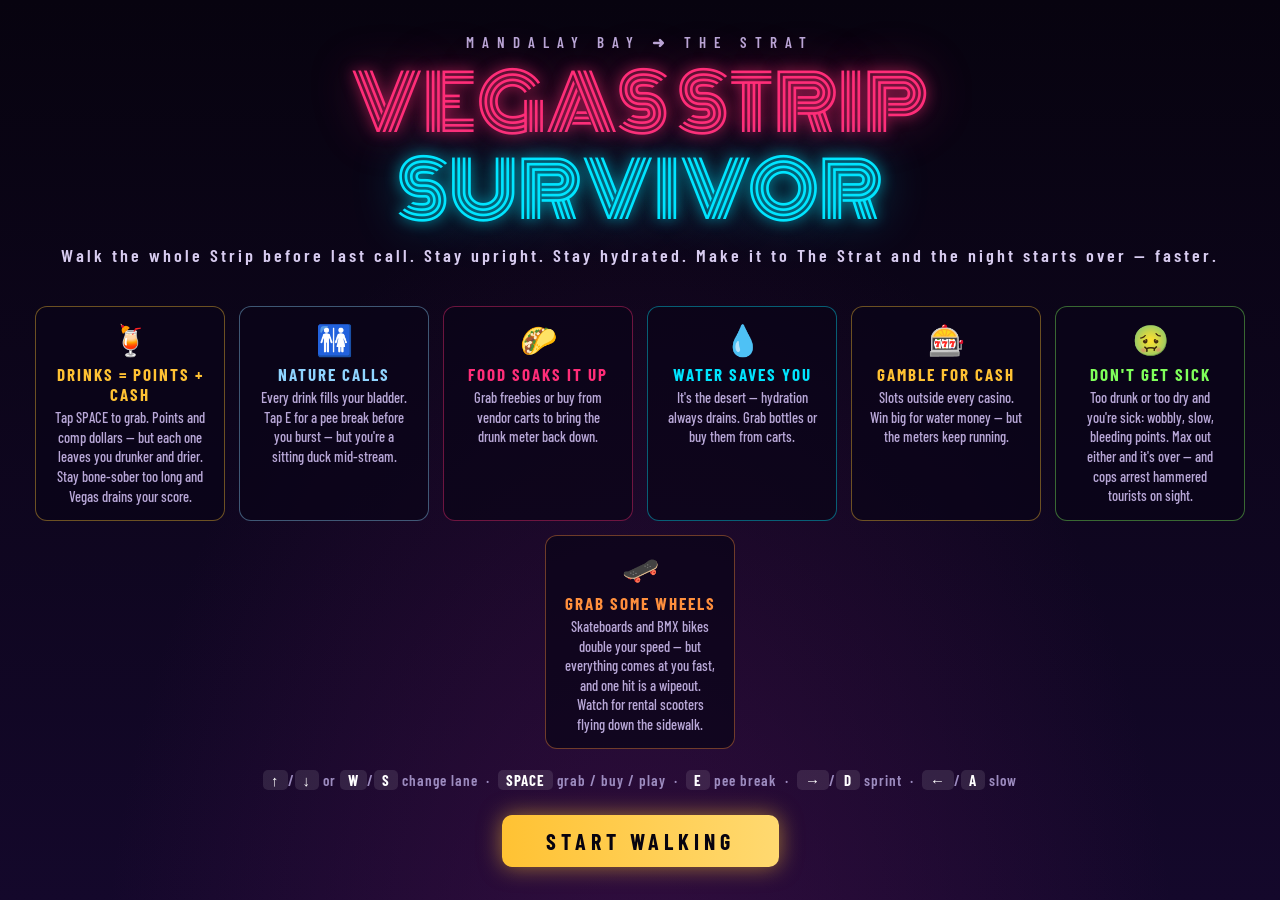
==== commit bf03f419: "Vegas: scooter hazard, rideable wheels, endless faster laps - Scooter Tourist hazard: 3-5x walker sp" ====
--- a/vegas-neon-redux.html
+++ b/vegas-neon-redux.html
@@ -338,6 +338,7 @@
     border: 1px solid rgba(255,255,255,.3); box-shadow: none;
   }
   .rule.r-slots { border-color: rgba(255,194,51,.4); } .rule.r-slots h3 { color: var(--neon-gold); }
+  .rule.r-ride  { border-color: rgba(255,143,61,.4); } .rule.r-ride h3 { color: #ff8f3d; }
 
   @media (prefers-reduced-motion: reduce) {
     .title { animation: none; }
@@ -416,7 +417,7 @@
 <div class="screen" id="start-screen">
   <div class="eyebrow">MANDALAY BAY ➜ THE STRAT</div>
   <div class="title">VEGAS STRIP<br><span class="alt">SURVIVOR</span></div>
-  <div class="sub">Walk the whole Strip before last call. Stay upright. Stay hydrated.</div>
+  <div class="sub">Walk the whole Strip before last call. Stay upright. Stay hydrated. Make it to The Strat and the night starts over — faster.</div>
   <div class="sub" id="best-line" style="color: var(--neon-gold); font-size: 15px;"></div>
   <div class="rules">
     <div class="rule r-drink"><div class="ico">🍹</div><h3>DRINKS = POINTS + CASH</h3><p>Tap SPACE to grab. Points and comp dollars — but each one leaves you drunker and drier. Stay bone-sober too long and Vegas drains your score.</p></div>
@@ -425,6 +426,7 @@
     <div class="rule r-water"><div class="ico">💧</div><h3>WATER SAVES YOU</h3><p>It's the desert — hydration always drains. Grab bottles or buy them from carts.</p></div>
     <div class="rule r-slots"><div class="ico">🎰</div><h3>GAMBLE FOR CASH</h3><p>Slots outside every casino. Win big for water money — but the meters keep running.</p></div>
     <div class="rule r-sick"><div class="ico">🤢</div><h3>DON'T GET SICK</h3><p>Too drunk or too dry and you're sick: wobbly, slow, bleeding points. Max out either and it's over — and cops arrest hammered tourists on sight.</p></div>
+    <div class="rule r-ride"><div class="ico">🛹</div><h3>GRAB SOME WHEELS</h3><p>Skateboards and BMX bikes double your speed — but everything comes at you fast, and one hit is a wipeout. Watch for rental scooters flying down the sidewalk.</p></div>
   </div>
   <div class="controls"><b>↑</b>/<b>↓</b> or <b>W</b>/<b>S</b> change lane &nbsp;·&nbsp; <b>SPACE</b> grab / buy / play &nbsp;·&nbsp; <b>E</b> pee break &nbsp;·&nbsp; <b>→</b>/<b>D</b> sprint &nbsp;·&nbsp; <b>←</b>/<b>A</b> slow</div>
   <button class="btn" id="start-btn">START WALKING</button>
@@ -524,6 +526,12 @@
   { id: 'tourist',  name: 'Drunk Tourist',    walk: 55,  w: 38 },   // shove + spill
   { id: 'robot',    name: 'Street Performer', walk: 0,   w: 34 },   // classic block
   { id: 'cop',      name: 'LVPD Officer',     walk: 38,  w: 36 },   // tickets public urination
+  { id: 'scooter',  name: 'Scooter Tourist',  walk: 195, w: 42 },   // flattens you; speed varies per spawn, half swerve
+];
+
+const RIDES = [   // grabbable wheels: huge speed, but hazards close fast and one hit is a wipeout
+  { id: 'skate', name: 'Skateboard', mult: 1.9, time: 9,   c: '#ff8f3d' },
+  { id: 'bike',  name: 'BMX Bike',   mult: 2.4, time: 6.5, c: '#3dff8f' },
 ];
 
 /* ---------- tiny synth ---------- */
@@ -641,6 +649,8 @@
     combo: 1, bestCombo: 1,
     lastCall: 1000, lastCallWarned: false,
     runTime: 0,
+    lap: 1,
+    riding: 0, ride: null,
     cash: 50, slotNet: 0,
     sick: false,
     score: 0,
@@ -652,13 +662,19 @@
     taxis: [],
     spawnCursor: 900,
     lastHazardRow: -1,
-    lastWaterX: 0, lastFoodX: 0,   // director bookkeeping
+    lastWaterX: 0, lastFoodX: 0, lastRideX: 0,   // director bookkeeping
     grabTarget: null,
     zoneIdx: -1,
     time: 0,
     shake: 0,
-    over: null,              // 'win' | 'blackout' | 'collapse' | 'arrested'
+    over: null,              // 'blackout' | 'collapse' | 'arrested' (no win — the Strip loops forever)
   };
+  buildStrip(g);
+  return g;
+}
+
+// pre-placed fixtures for one pass of the Strip (fresh each lap)
+function buildStrip(g) {
   // slot machines outside every casino (zone boundaries), against the buildings (row 0)
   const slotXs = [];
   for (let i = 1; i < ZONES.length; i++) {
@@ -680,7 +696,6 @@
     vi++;
     vx += 2300 + (vi % 3) * 260;
   }
-  return g;
 }
 
 /* ---------- input ---------- */
@@ -806,7 +821,7 @@
   $('prog-done').style.width = (game.x / TOTAL * 100) + '%';
   const zi = Math.min(ZONES.length - 1, Math.floor(game.x / ZONE_LEN));
   [...ticksEl.children].forEach((t, i) => t.classList.toggle('hit', i <= zi));
-  $('zone-now').textContent = ZONES[zi].name;
+  $('zone-now').textContent = ZONES[zi].name + (game.lap > 1 ? ` · LAP ${game.lap}` : '');
 }
 
 /* ---------- spawning (director: fairness over luck) ---------- */
@@ -831,10 +846,13 @@
     else if (foodGap > 2600) kind = 'food';
     const rescued = kind !== null;
 
+    if (!kind && cur - g.lastRideX > 3500 && Math.random() < 0.06) kind = 'ride';   // rare set of wheels
+
     if (!kind) {
       const r = Math.random();
       const zi = Math.min(ZONES.length - 1, Math.floor(cur / ZONE_LEN));
-      const hazardChance = Math.min(0.62, (0.34 + prog * 0.14) * ZONES[zi].haz);
+      const lapHeat = 1 + (g.lap - 1) * 0.15;   // later laps pack the sidewalk tighter
+      const hazardChance = Math.min(0.72, (0.34 + prog * 0.14) * ZONES[zi].haz * lapHeat);
       if (r < hazardChance) kind = 'hazard';
       else if (r < hazardChance + 0.38) kind = 'drink';
       else if (r < hazardChance + 0.52) kind = 'food';
@@ -845,16 +863,26 @@
       let row = Math.floor(Math.random() * 3);
       if (row === g.lastHazardRow) row = (row + 1 + Math.floor(Math.random() * 2)) % 3;
       g.lastHazardRow = row;
-      const type = Math.random() < 0.10 + prog * 0.12
-        ? HAZARDS[5]                                        // the law walks the Strip more later
-        : HAZARDS[Math.floor(Math.random() * 5)];
-      g.entities.push({ kind, type, row, worldX: cur, t: Math.random() * 10, dead: false });
+      const roll = Math.random();
+      const copChance = 0.10 + prog * 0.12;
+      const scooterChance = 0.12 + prog * 0.08 + (g.lap - 1) * 0.04;
+      const type = roll < copChance ? HAZARDS[5]            // the law walks the Strip more later
+                 : roll < copChance + scooterChance ? HAZARDS[6]   // rental scooters too
+                 : HAZARDS[Math.floor(Math.random() * 5)];
+      const ent = { kind, type, row, worldX: cur, t: Math.random() * 10, dead: false };
+      if (type.id === 'scooter') {
+        ent.spd = 0.8 + Math.random() * 0.55;               // no two scooters ride alike
+        ent.swerve = Math.random() < 0.5;                   // half of them drift into your row
+      }
+      g.entities.push(ent);
     } else {
       const row = Math.floor(Math.random() * 3);
       if (kind === 'water') g.lastWaterX = cur;
       if (kind === 'food') g.lastFoodX = cur;
+      if (kind === 'ride') g.lastRideX = cur;
       const type = kind === 'drink' ? DRINKS[Math.floor(Math.random() * DRINKS.length)]
                  : kind === 'food' ? FOODS[Math.floor(Math.random() * FOODS.length)]
+                 : kind === 'ride' ? RIDES[Math.floor(Math.random() * RIDES.length)]
                  : WATER;
       g.entities.push({ kind, type, row, worldX: cur, t: Math.random() * 10, dead: false });
       // director-placed rescues are sometimes guarded — the game guarantees
@@ -886,15 +914,26 @@
 
   // speed
   const prog = g.x / TOTAL;
+  const lapSpd = 1 + (g.lap - 1) * 0.2;   // every lap, the whole Strip runs hotter
   let mult = 1;
   if (keys['arrowright'] || keys['d']) mult = 1.65;
   if (keys['arrowleft'] || keys['a']) mult = 0.55;
+  // riding: you fly, but everything closes fast and one hit is a wipeout
+  if (g.riding > 0) {
+    g.riding -= dt;
+    mult = Math.max(mult, 1) * g.ride.mult;   // can't slow-roll on wheels
+    if (g.riding <= 0) {
+      const rp = ROWS[Math.round(g.rowY)];
+      popText(W * PLAYER_SCREEN_X, rp.yf * H - 130 * rp.s, `${g.ride.name.toUpperCase()} DITCHED — BACK ON FOOT`, g.ride.c);
+      g.ride = null;
+    }
+  }
   if (g.sick) mult *= 0.6;
   if (g.buzzkill) mult *= 0.85;
   if (g.bladder >= 85) mult *= 0.92;
   if (g.stagger > 0) mult *= 0.25;
   if (g.peeing > 0) mult = 0;
-  g.speed = (BASE_SPEED + prog * 40) * mult;
+  g.speed = (BASE_SPEED + prog * 40) * mult * lapSpd;
   g.x += g.speed * dt;
   if (g.peeing <= 0) g.walkPhase += dt * (5.4 + mult * 2.6);
 
@@ -1000,10 +1039,10 @@
   if (g.sick && !wasSick) sfx.sick();
   if (g.sick) g.score = Math.max(0, g.score - dt * 5);
 
-  // fail / win
+  // fail / lap rollover — the Strip never ends, it just gets faster
   if (g.drunk >= 100) return endGame('blackout');
   if (g.hyd <= 0) return endGame('collapse');
-  if (g.x >= TOTAL) return endGame('win');
+  if (g.x >= TOTAL) return nextLap();
 
   // timers
   g.stagger = Math.max(0, g.stagger - dt);
@@ -1031,13 +1070,17 @@
     e.t += dt;
     if (e.dead) continue;
     if (e.kind === 'hazard') {
-      let walk = e.type.walk * (1 + prog * 0.6);
+      let walk = e.type.walk * (1 + prog * 0.6) * lapSpd * (e.spd || 1);
       // a visibly hammered tourist attracts the law: cops speed up and cut into your lane
       if (e.type.id === 'cop' && g.drunk > 80) {
         walk *= 1.6;
         if (e.row !== g.row && Math.random() < dt * 1.2) {
           e.row += Math.sign(g.row - e.row);
         }
+      }
+      // swervy scooters drift toward your row — you can't just hold a lane on them
+      if (e.type.id === 'scooter' && e.swerve && e.row !== g.row && Math.random() < dt * 0.9) {
+        e.row += Math.sign(g.row - e.row);
       }
       e.worldX -= walk * dt;
       const dx = e.worldX - px;
@@ -1074,6 +1117,11 @@
             g.stagger = 0.45;
             popText(sxp, sy - 110 * rowDef.s, '-20  SHOVED — HE SPILLED ON YOU', '#2c9c74');
             break;
+          case 'scooter':
+            g.score = Math.max(0, g.score - 35);
+            g.stagger = 1.1;
+            popText(sxp, sy - 110 * rowDef.s, '-35  SCOOTER! FLATTENED', '#7fff5a');
+            break;
           case 'cop':
             if (g.drunk >= 60) {   // drunk & disorderly — night's over
               popText(sxp, sy - 110 * rowDef.s, '🚨 DRUNK & DISORDERLY 🚨', '#ff5c5c');
@@ -1091,6 +1139,14 @@
             g.stagger = 0.9;
             popText(sxp, sy - 110 * rowDef.s, '-40  FREE SHOT 🥃', '#ff5c5c');
         }
+        // any hit at ride speed is a full wipeout on top of the usual damage
+        if (g.riding > 0) {
+          g.riding = 0; g.ride = null;
+          g.stagger = Math.max(g.stagger, 1.5);
+          g.score = Math.max(0, g.score - 25);
+          popText(sxp, sy - 145 * rowDef.s, '💥 WIPEOUT!  -25', '#ff5c5c');
+          burst(sxp, sy - 30 * rowDef.s, '#ffc233', 10);
+        }
         burst(sxp, sy - 50 * rowDef.s, '#ff5c5c', 14);
         sfx.hit();
       }
@@ -1132,6 +1188,7 @@
     popText(W * PLAYER_SCREEN_X, rp.yf * H - 120 * rp.s, "DON'T NEED TO GO YET", '#8fd4ff');
     return;
   }
+  g.riding = 0; g.ride = null;   // can't do that on a bike
   g.peeing = PEE_TIME;
   g.peeTicketed = false;
   popText(W * PLAYER_SCREEN_X, rp.yf * H - 120 * rp.s, "PEE BREAK — DON'T GET CAUGHT", '#8fd4ff');
@@ -1176,7 +1233,14 @@
   }
 
   e.dead = true;
-  if (e.kind === 'drink') {
+  if (e.kind === 'ride') {
+    const rt = e.type;
+    g.riding = rt.time;
+    g.ride = rt;
+    popText(sxp, sy - 110 * rowDef.s, `${rt.name.toUpperCase()}!  ×${rt.mult} SPEED — HOLD ON`, rt.c);
+    burst(sxp, sy - 60 * rowDef.s, rt.c, 14);
+    sfx.zone();
+  } else if (e.kind === 'drink') {
     const d = e.type;
     const tip = Math.max(5, Math.round(d.pts / 10));
     const pts = d.pts * g.combo;
@@ -1791,9 +1855,11 @@
   if (g.invuln > 0 && Math.sin(t * 24) > 0) ctx.globalAlpha = 0.45;
 
   const wp = g.walkPhase;
+  const peeing = g.peeing > 0;
+  const riding = g.riding > 0 && !peeing;
   const drunkLean = Math.sin(t * 1.7) * (g.drunk / 100) * 0.22;
-  ctx.rotate(drunkLean + (g.stagger > 0 ? Math.sin(t * 20) * 0.18 : 0));
-  const bob = Math.abs(Math.sin(wp)) * 3.2;
+  ctx.rotate(drunkLean + (g.stagger > 0 ? Math.sin(t * 20) * 0.18 : 0) + (riding ? 0.09 : 0));
+  const bob = riding ? Math.abs(Math.sin(t * 16)) * 1.3 : Math.abs(Math.sin(wp)) * 3.2;
   ctx.translate(0, -bob);
 
   // shadow
@@ -1804,7 +1870,6 @@
   ctx.restore();
 
   const SKIN = '#e8b48c', PANTS = '#20304c', SHIRT = '#c22850', SHOE = '#181420';
-  const peeing = g.peeing > 0;
 
   if (peeing) {
     // relief stance: planted feet, slight lean back, hands front
@@ -1816,6 +1881,17 @@
     ctx.fillStyle = SHOE;
     ctx.beginPath(); ctx.ellipse(-4, -2, 9, 4.5, 0, 0, Math.PI * 2); ctx.fill();
     ctx.beginPath(); ctx.ellipse(14, -2, 9, 4.5, 0, 0, Math.PI * 2); ctx.fill();
+  } else if (riding) {
+    drawPlayerRide(g.ride, t);
+    // crouched stance, feet planted on the deck/pedals
+    const fh = g.ride.id === 'bike' ? 15 : 11;
+    limb(0, -46, -9, -28, 10, '#182540');
+    limb(-9, -28, -8, -fh, 9, '#182540');
+    limb(0, -46, 10, -30, 10, PANTS);
+    limb(10, -30, 9, -fh, 9, PANTS);
+    ctx.fillStyle = SHOE;
+    ctx.beginPath(); ctx.ellipse(-4, -fh - 1, 9, 4.5, 0, 0, Math.PI * 2); ctx.fill();
+    ctx.beginPath(); ctx.ellipse(13, -fh - 1, 9, 4.5, 0, 0, Math.PI * 2); ctx.fill();
   } else {
     // back leg + front leg
     for (const ph of [wp + Math.PI, wp]) {
@@ -1846,6 +1922,18 @@
     // both hands front and low
     limb(0, -73, 9, -62, 7, SHIRT);
     limb(9, -62, 11, -52, 6, SKIN);
+  } else if (riding) {
+    if (g.ride.id === 'bike') {
+      // reaching forward to the bars
+      limb(0, -73, 13, -58, 7, SHIRT);
+      limb(13, -58, 22, -40, 6, SKIN);
+    } else {
+      // arms out for balance
+      limb(0, -73, -12, -64, 7, SHIRT);
+      limb(-12, -64, -19, -60, 6, SKIN);
+      limb(0, -73, 12, -64, 7, SHIRT);
+      limb(12, -64, 19, -60, 6, SKIN);
+    }
   } else {
     // arms swing opposite the legs
     for (const ph of [wp, wp + Math.PI]) {
@@ -1873,6 +1961,43 @@
   ctx.restore();
 }
 
+// the ride under the player's feet (player local coords, ground at y=0)
+function drawPlayerRide(rt, t) {
+  ctx.save();
+  ctx.shadowColor = rt.c; ctx.shadowBlur = 10;
+  if (rt.id === 'skate') {
+    ctx.strokeStyle = rt.c; ctx.lineWidth = 5; ctx.lineCap = 'round';
+    ctx.beginPath(); ctx.moveTo(-18, -9); ctx.lineTo(22, -9); ctx.stroke();
+    ctx.fillStyle = '#f0e8d0';
+    for (const wx of [-10, 16]) {
+      ctx.beginPath(); ctx.arc(wx, -4, 4, 0, Math.PI * 2); ctx.fill();
+    }
+  } else {
+    ctx.strokeStyle = rt.c; ctx.lineWidth = 3;
+    for (const wx of [-16, 20]) {
+      ctx.beginPath(); ctx.arc(wx, -10, 11, 0, Math.PI * 2); ctx.stroke();
+      const a = t * 14;   // spinning spoke
+      ctx.beginPath();
+      ctx.moveTo(wx - Math.cos(a) * 9, -10 - Math.sin(a) * 9);
+      ctx.lineTo(wx + Math.cos(a) * 9, -10 + Math.sin(a) * 9);
+      ctx.stroke();
+    }
+    ctx.beginPath();
+    ctx.moveTo(-16, -10); ctx.lineTo(-2, -23); ctx.lineTo(13, -23); ctx.lineTo(20, -10);
+    ctx.moveTo(13, -23); ctx.lineTo(19, -36);
+    ctx.stroke();
+    ctx.strokeStyle = '#f0e8d0'; ctx.lineWidth = 4; ctx.lineCap = 'round';
+    ctx.beginPath(); ctx.moveTo(15, -38); ctx.lineTo(25, -38); ctx.stroke();
+  }
+  // speed lines trailing behind
+  ctx.strokeStyle = rt.c + '88'; ctx.lineWidth = 2;
+  for (let i = 0; i < 3; i++) {
+    const yy = -18 - i * 24, ph = (t * 6 + i * 0.37) % 1;
+    ctx.beginPath(); ctx.moveTo(-28 - ph * 18, yy); ctx.lineTo(-46 - ph * 18, yy); ctx.stroke();
+  }
+  ctx.restore();
+}
+
 /* --- hazards (drawn facing left = toward player) --- */
 function drawHazard(e, sx, sy, scale, t) {
   ctx.save();
@@ -1894,6 +2019,7 @@
     case 'tourist': drawTourist(wp, t); break;
     case 'robot': drawRobot(e.t); break;
     case 'cop': drawCop(wp, t); break;
+    case 'scooter': drawScooterRider(wp, t); break;
   }
   ctx.restore();
 
@@ -1957,6 +2083,58 @@
   ctx.beginPath(); ctx.moveTo(6, -77); ctx.lineTo(11, -77); ctx.stroke();
 }
 
+function drawScooterRider(wp, t) {
+  const SKIN = '#d89a6a';
+  ctx.rotate(-0.08 + Math.sin(t * 9) * 0.03);   // forward lean + speed wobble
+  // rental scooter: deck, stem, bars
+  ctx.save();
+  ctx.shadowColor = '#7fff5a'; ctx.shadowBlur = 8;
+  ctx.strokeStyle = '#7fff5a'; ctx.lineWidth = 4; ctx.lineCap = 'round';
+  ctx.beginPath(); ctx.moveTo(-16, -10); ctx.lineTo(14, -10); ctx.stroke();
+  ctx.beginPath(); ctx.moveTo(14, -10); ctx.lineTo(24, -58); ctx.stroke();
+  ctx.beginPath(); ctx.moveTo(17, -58); ctx.lineTo(31, -58); ctx.stroke();
+  ctx.restore();
+  // wheels with a spinning spoke
+  for (const wx of [-16, 21]) {
+    ctx.fillStyle = '#101018';
+    ctx.beginPath(); ctx.arc(wx, -5, 6, 0, Math.PI * 2); ctx.fill();
+    ctx.strokeStyle = '#8fd4ff'; ctx.lineWidth = 1.5;
+    ctx.beginPath(); ctx.moveTo(wx, -5);
+    ctx.lineTo(wx + Math.cos(wp * 2.4) * 5, -5 + Math.sin(wp * 2.4) * 5); ctx.stroke();
+  }
+  // legs planted on the deck
+  limb(0, -44, -8, -26, 9, '#d8c890');
+  limb(-8, -26, -7, -13, 8, '#d8c890');
+  limb(0, -44, 8, -28, 9, '#e8d9a0');
+  limb(8, -28, 7, -13, 8, '#e8d9a0');
+  ctx.fillStyle = '#f0f0f0';
+  ctx.beginPath(); ctx.ellipse(-4, -13, 8, 4, 0, 0, Math.PI * 2); ctx.fill();
+  ctx.beginPath(); ctx.ellipse(10, -13, 8, 4, 0, 0, Math.PI * 2); ctx.fill();
+  // tank-top torso leaning into it
+  ctx.fillStyle = '#45c8ff';
+  ctx.beginPath();
+  ctx.moveTo(-10, -44); ctx.quadraticCurveTo(-10, -62, -3, -74);
+  ctx.lineTo(14, -70); ctx.quadraticCurveTo(14, -56, 10, -44);
+  ctx.fill();
+  // arm to the bars
+  limb(4, -68, 15, -62, 6, '#45c8ff');
+  limb(15, -62, 23, -57, 5, SKIN);
+  // head, backwards cap, shades
+  ctx.fillStyle = SKIN;
+  ctx.beginPath(); ctx.arc(10, -82, 10, 0, Math.PI * 2); ctx.fill();
+  ctx.fillStyle = '#ff5c5c';
+  ctx.beginPath(); ctx.arc(9, -86, 10, Math.PI, 0); ctx.fill();
+  ctx.fillRect(-4, -87, 7, 4);
+  ctx.fillStyle = '#101018';
+  ctx.fillRect(11, -85, 10, 4);
+  // speed lines trailing behind
+  ctx.strokeStyle = 'rgba(127,255,90,0.5)'; ctx.lineWidth = 2;
+  for (let i = 0; i < 3; i++) {
+    const yy = -22 - i * 20, ph = (t * 7 + i * 0.4) % 1;
+    ctx.beginPath(); ctx.moveTo(-26 - ph * 14, yy); ctx.lineTo(-42 - ph * 14, yy); ctx.stroke();
+  }
+}
+
 function walkLegs(wp, pantsC, shoeC) {
   for (const ph of [wp + Math.PI, wp]) {
     const swing = Math.sin(ph);
@@ -2176,7 +2354,7 @@
   ctx.scale(scale, scale);
 
   // glow ring
-  const c = e.kind === 'drink' ? e.type.c : e.kind === 'food' ? '#ffb066' : '#45c8ff';
+  const c = e.kind === 'drink' ? e.type.c : e.kind === 'food' ? '#ffb066' : e.kind === 'ride' ? e.type.c : '#45c8ff';
   ctx.save();
   ctx.shadowColor = c; ctx.shadowBlur = 18;
   ctx.strokeStyle = c + '55';
@@ -2188,6 +2366,7 @@
   ctx.shadowColor = c; ctx.shadowBlur = 10;
   if (e.kind === 'drink') drawGlass(e.type);
   else if (e.kind === 'food') drawFood(e.type);
+  else if (e.kind === 'ride') drawRidePickup(e.type);
   else drawWaterBottle();
   ctx.restore();
 
@@ -2196,6 +2375,32 @@
   ctx.fillStyle = '#000';
   ctx.beginPath(); ctx.ellipse(0, 46 - bob, 13, 3.6, 0, 0, Math.PI * 2); ctx.fill();
   ctx.restore();
+}
+
+// grabbable wheels, floating like every other pickup
+function drawRidePickup(rt) {
+  if (rt.id === 'skate') {
+    ctx.strokeStyle = rt.c; ctx.lineWidth = 5; ctx.lineCap = 'round';
+    ctx.beginPath(); ctx.moveTo(-20, -8); ctx.quadraticCurveTo(0, -14, 20, -8); ctx.stroke();
+    ctx.fillStyle = '#f0e8d0';
+    for (const wx of [-11, 11]) {
+      ctx.beginPath(); ctx.arc(wx, -2, 4.5, 0, Math.PI * 2); ctx.fill();
+    }
+  } else {
+    ctx.strokeStyle = rt.c; ctx.lineWidth = 2.5;
+    for (const wx of [-14, 14]) {
+      ctx.beginPath(); ctx.arc(wx, 2, 10, 0, Math.PI * 2); ctx.stroke();
+    }
+    ctx.beginPath();
+    ctx.moveTo(-14, 2); ctx.lineTo(-4, -12); ctx.lineTo(10, -12); ctx.lineTo(14, 2);
+    ctx.moveTo(-4, -12); ctx.lineTo(-14, 2);
+    ctx.moveTo(-4, -12); ctx.lineTo(-6, -19);
+    ctx.moveTo(10, -12); ctx.lineTo(13, -21);
+    ctx.stroke();
+    ctx.strokeStyle = '#f0e8d0'; ctx.lineWidth = 3.5; ctx.lineCap = 'round';
+    ctx.beginPath(); ctx.moveTo(-10, -20); ctx.lineTo(-3, -20); ctx.stroke();   // seat
+    ctx.beginPath(); ctx.moveTo(9, -23); ctx.lineTo(18, -23); ctx.stroke();     // bars
+  }
 }
 
 function drawGlass(d) {
@@ -2370,7 +2575,16 @@
       if (g.cash >= e.price) text = `SPACE · $${e.price}`;
       else { text = `NEED $${e.price}`; bad = true; }
     } else if (e.kind === 'slot') text = 'SPACE · PLAY';
+    else if (e.kind === 'ride') text = 'SPACE · RIDE';
     drawPrompt(sx, r.yf * H - (tall ? 168 : 112) * r.s, text, bad, t);
+  }
+
+  // ride timer over the player's head
+  if (g.riding > 0 && g.ride) {
+    const ri = Math.max(0, Math.min(2, g.rowY));
+    const y = (ROWS[0].yf + (ROWS[2].yf - ROWS[0].yf) * (ri / 2)) * H;
+    const s = ROWS[0].s + (ROWS[2].s - ROWS[0].s) * (ri / 2);
+    drawPrompt(W * PLAYER_SCREEN_X, y - 140 * s, `${g.ride.id === 'bike' ? '🚲' : '🛹'} ${g.riding.toFixed(1)}s`, false, t);
   }
 }
 
@@ -2627,6 +2841,27 @@
   startMusic();
 }
 
+// reaching The Strat doesn't end the night — it banks a bonus and loops you
+// back to Mandalay Bay with the whole Strip running faster
+function nextLap() {
+  const g = game;
+  const sober = g.drunk < 30 ? 500 : 0;
+  const bank = 1000 + Math.round(g.lastCall) + sober;
+  g.score += bank;
+  g.lap++;
+  g.x = 0; g.spawnCursor = 900; g.zoneIdx = 0;
+  g.lastHazardRow = -1; g.lastWaterX = 0; g.lastFoodX = 0; g.lastRideX = 0;
+  g.entities = [];
+  g.grabTarget = null;
+  g.lastCall = 1000; g.lastCallWarned = false;   // the friends moved the party down the Strip
+  g.riding = 0; g.ride = null;
+  buildStrip(g);
+  const rp = ROWS[Math.round(g.rowY)];
+  popText(W * PLAYER_SCREEN_X, rp.yf * H - 150 * rp.s, `🏁 LAP ${g.lap - 1} COMPLETE  +${bank}`, '#3dff8f');
+  showZoneCard({ name: `LAP ${g.lap} — EVERYTHING FASTER`, color: '#ff5cd9' });
+  sfx.win();
+}
+
 function endGame(kind) {
   const g = game;
   g.over = kind;
@@ -2634,12 +2869,9 @@
   hud.classList.remove('on');
   stopMusic();
 
-  const dist = Math.min(TOTAL, g.x);
+  const dist = (g.lap - 1) * TOTAL + Math.min(TOTAL, g.x);   // lap bonuses are banked in nextLap()
   const distBonus = Math.round(dist / 100);
-  const soberBonus = (kind === 'win' && g.drunk < 30) ? 500 : 0;
-  const finishBonus = kind === 'win' ? 1000 : 0;
-  const lastCallBonus = kind === 'win' ? Math.round(g.lastCall) : 0;
-  const total = Math.round(g.score) + distBonus + soberBonus + finishBonus + lastCallBonus;
+  const total = Math.round(g.score) + distBonus;
   let newBest = false;
   if (total > bestScore) {
     bestScore = total;
@@ -2648,15 +2880,7 @@
   }
 
   const title = $('end-title'), sub = $('end-sub');
-  if (kind === 'win') {
-    title.textContent = 'YOU MADE IT!';
-    title.className = 'win';
-    sub.textContent = (soberBonus
-      ? 'Mandalay Bay to The Strat — and you could still walk a straight line. Legendary.'
-      : 'Mandalay Bay to The Strat. Your liver would like a word, but you made it.')
-      + (lastCallBonus ? '' : ' Your friends got tired of waiting and left, though.');
-    sfx.win();
-  } else if (kind === 'blackout') {
+  if (kind === 'blackout') {
     title.textContent = 'BLACKOUT';
     title.className = 'lose';
     sub.textContent = `You woke up ${['in the Bellagio fountain', 'in a wedding chapel', 'halfway to Barstow', 'holding a novelty yard glass'][Math.floor(Math.random() * 4)]}. The Strip wins again.`;
@@ -2674,9 +2898,10 @@
     sfx.lose();
   }
 
-  const zi = Math.min(ZONES.length - 1, Math.floor(dist / ZONE_LEN));
+  const zi = Math.min(ZONES.length - 1, Math.floor(Math.min(TOTAL, g.x) / ZONE_LEN));
   $('end-stats').innerHTML = `
-    <div class="row"><span>MADE IT TO</span><b>${ZONES[zi].name}</b></div>
+    <div class="row"><span>MADE IT TO</span><b>${ZONES[zi].name}${g.lap > 1 ? ` · LAP ${g.lap}` : ''}</b></div>
+    ${g.lap > 1 ? `<div class="row"><span>LAPS FINISHED</span><b>${g.lap - 1} 🏁</b></div>` : ''}
     <div class="row"><span>TIME</span><b>${mmss(g.runTime)}</b></div>
     <div class="row"><span>DRINKS DOWNED</span><b>${g.counts.drink}</b></div>
     <div class="row"><span>FOOD EATEN</span><b>${g.counts.food}</b></div>
@@ -2690,9 +2915,6 @@
     ${g.slotNet !== 0 ? `<div class="row"><span>SLOTS NET</span><b>${g.slotNet > 0 ? '+' : '−'}$${Math.abs(g.slotNet)}</b></div>` : ''}
     <div class="row"><span>PICKUP SCORE</span><b>${Math.round(g.score)}</b></div>
     <div class="row"><span>DISTANCE BONUS</span><b>+${distBonus}</b></div>
-    ${finishBonus ? `<div class="row"><span>FINISH BONUS</span><b>+${finishBonus}</b></div>` : ''}
-    ${lastCallBonus ? `<div class="row"><span>LAST CALL BONUS</span><b>+${lastCallBonus}</b></div>` : ''}
-    ${soberBonus ? `<div class="row"><span>SOBRIETY BONUS</span><b>+${soberBonus}</b></div>` : ''}
     <div class="row total"><span>TOTAL</span><b>${total}</b></div>
     <div class="row total"><span>BEST</span><b>${bestScore}${newBest ? ' 🏆 NEW!' : ''}</b></div>`;
   $('end-screen').classList.remove('hidden');
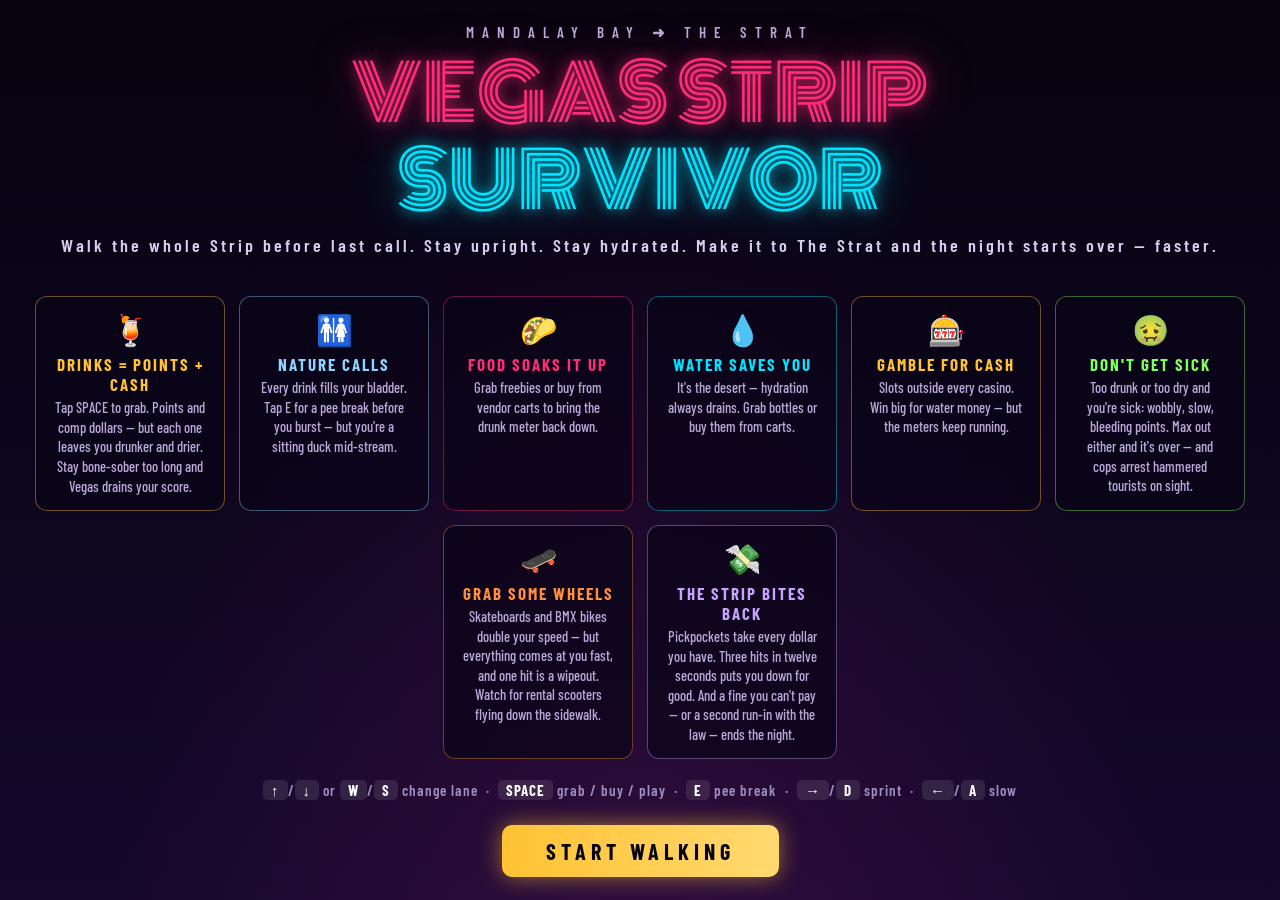
==== commit 0515b9c6: "Vegas: four new lose conditions - pickpocket, broke, trampled, cop strikes - Pickpocket hazard: stea" ====
--- a/vegas-neon-redux.html
+++ b/vegas-neon-redux.html
@@ -287,6 +287,12 @@
     text-shadow: 0 0 10px rgba(61,255,143,.5);
     margin-top: 2px; line-height: 1;
   }
+  #cash-val.low {   /* below fine money: one ticket ends the night */
+    color: #ff5c5c;
+    text-shadow: 0 0 10px rgba(255,92,92,.6);
+    animation: cashPulse 0.9s infinite;
+  }
+  @keyframes cashPulse { 50% { opacity: 0.4; } }
   #combo-val {
     font-size: 15px; font-weight: 700; color: var(--neon-pink);
     text-shadow: 0 0 8px rgba(255,45,120,.5);
@@ -339,6 +345,7 @@
   }
   .rule.r-slots { border-color: rgba(255,194,51,.4); } .rule.r-slots h3 { color: var(--neon-gold); }
   .rule.r-ride  { border-color: rgba(255,143,61,.4); } .rule.r-ride h3 { color: #ff8f3d; }
+  .rule.r-danger { border-color: rgba(200,162,255,.4); } .rule.r-danger h3 { color: #c8a2ff; }
 
   @media (prefers-reduced-motion: reduce) {
     .title { animation: none; }
@@ -427,6 +434,7 @@
     <div class="rule r-slots"><div class="ico">🎰</div><h3>GAMBLE FOR CASH</h3><p>Slots outside every casino. Win big for water money — but the meters keep running.</p></div>
     <div class="rule r-sick"><div class="ico">🤢</div><h3>DON'T GET SICK</h3><p>Too drunk or too dry and you're sick: wobbly, slow, bleeding points. Max out either and it's over — and cops arrest hammered tourists on sight.</p></div>
     <div class="rule r-ride"><div class="ico">🛹</div><h3>GRAB SOME WHEELS</h3><p>Skateboards and BMX bikes double your speed — but everything comes at you fast, and one hit is a wipeout. Watch for rental scooters flying down the sidewalk.</p></div>
+    <div class="rule r-danger"><div class="ico">💸</div><h3>THE STRIP BITES BACK</h3><p>Pickpockets take every dollar you have. Three hits in twelve seconds puts you down for good. And a fine you can't pay — or a second run-in with the law — ends the night.</p></div>
   </div>
   <div class="controls"><b>↑</b>/<b>↓</b> or <b>W</b>/<b>S</b> change lane &nbsp;·&nbsp; <b>SPACE</b> grab / buy / play &nbsp;·&nbsp; <b>E</b> pee break &nbsp;·&nbsp; <b>→</b>/<b>D</b> sprint &nbsp;·&nbsp; <b>←</b>/<b>A</b> slow</div>
   <button class="btn" id="start-btn">START WALKING</button>
@@ -527,6 +535,7 @@
   { id: 'robot',    name: 'Street Performer', walk: 0,   w: 34 },   // classic block
   { id: 'cop',      name: 'LVPD Officer',     walk: 38,  w: 36 },   // tickets public urination
   { id: 'scooter',  name: 'Scooter Tourist',  walk: 195, w: 42 },   // flattens you; speed varies per spawn, half swerve
+  { id: 'thief',    name: 'Pickpocket',       walk: 85,  w: 34 },   // steals ALL your cash
 ];
 
 const RIDES = [   // grabbable wheels: huge speed, but hazards close fast and one hit is a wipeout
@@ -651,6 +660,8 @@
     runTime: 0,
     lap: 1,
     riding: 0, ride: null,
+    recentHits: [],          // hit timestamps for the 12s trample window
+    copStrikes: 0,           // sober cop bumps; 2 = arrested (persists across laps)
     cash: 50, slotNet: 0,
     sick: false,
     score: 0,
@@ -667,7 +678,7 @@
     zoneIdx: -1,
     time: 0,
     shake: 0,
-    over: null,              // 'blackout' | 'collapse' | 'arrested' (no win — the Strip loops forever)
+    over: null,              // 'blackout' | 'collapse' | 'arrested' | 'broke' | 'trampled' (no win — the Strip loops forever)
   };
   buildStrip(g);
   return g;
@@ -816,6 +827,7 @@
     : 'LAST CALL OVER — FRIENDS ARE WAITING';
   $('score-val').textContent = Math.round(game.score);
   $('cash-val').textContent = '$' + game.cash;
+  $('cash-val').classList.toggle('low', game.cash < 75);
   $('tally').innerHTML = `🍸 ${game.counts.drink} &nbsp; 🌮 ${game.counts.food} &nbsp; 💧 ${game.counts.water}`;
   $('sick-banner').classList.toggle('show', game.sick);
   $('prog-done').style.width = (game.x / TOTAL * 100) + '%';
@@ -866,8 +878,10 @@
       const roll = Math.random();
       const copChance = 0.10 + prog * 0.12;
       const scooterChance = 0.12 + prog * 0.08 + (g.lap - 1) * 0.04;
+      const thiefChance = 0.08 + prog * 0.04 + (g.lap - 1) * 0.02;
       const type = roll < copChance ? HAZARDS[5]            // the law walks the Strip more later
                  : roll < copChance + scooterChance ? HAZARDS[6]   // rental scooters too
+                 : roll < copChance + scooterChance + thiefChance ? HAZARDS[7]   // and the pickpockets
                  : HAZARDS[Math.floor(Math.random() * 5)];
       const ent = { kind, type, row, worldX: cur, t: Math.random() * 10, dead: false };
       if (type.id === 'scooter') {
@@ -977,13 +991,17 @@
         g.peeTicketed = true;
         g.peeing = 0;
         g.counts.tickets++;
-        const fine = Math.min(g.cash, 75);
-        g.cash -= fine;
+        const rp = ROWS[Math.round(g.rowY)];
+        if (g.cash < 75) {   // can't pay the fine = booked on the spot
+          popText(W * PLAYER_SCREEN_X, rp.yf * H - 120 * rp.s, '🚨 CAN\'T PAY THE $75 FINE 🚨', '#ff5c5c');
+          sfx.siren();
+          return endGame('broke');
+        }
+        g.cash -= 75;
         g.score = Math.max(0, g.score - 100);
         g.stagger = 0.8; g.shake = 1;
         g.combo = 1;
-        const rp = ROWS[Math.round(g.rowY)];
-        popText(W * PLAYER_SCREEN_X, rp.yf * H - 120 * rp.s, `🚨 PUBLIC URINATION — $${fine} FINE`, '#ff5c5c');
+        popText(W * PLAYER_SCREEN_X, rp.yf * H - 120 * rp.s, '🚨 PUBLIC URINATION — $75 FINE', '#ff5c5c');
         sfx.siren();
       }
     }
@@ -1018,11 +1036,15 @@
     // ...and if an officer saw that, it's a citation on top
     if (copOnScreen()) {
       g.counts.tickets++;
-      const fine = Math.min(g.cash, 75);
-      g.cash -= fine;
+      if (g.cash < 75) {   // can't pay the fine = booked on the spot
+        popText(W * PLAYER_SCREEN_X, rp.yf * H - 155 * rp.s, '🚨 CAN\'T PAY THE $75 FINE 🚨', '#ff5c5c');
+        sfx.siren();
+        return endGame('broke');
+      }
+      g.cash -= 75;
       g.score = Math.max(0, g.score - 100);
       setTimeout(() => sfx.siren(), 500);
-      popText(W * PLAYER_SCREEN_X, rp.yf * H - 155 * rp.s, `🚨 INDECENT EXPOSURE — $${fine} FINE`, '#ff5c5c');
+      popText(W * PLAYER_SCREEN_X, rp.yf * H - 155 * rp.s, '🚨 INDECENT EXPOSURE — $75 FINE', '#ff5c5c');
     }
   }
 
@@ -1122,16 +1144,39 @@
             g.stagger = 1.1;
             popText(sxp, sy - 110 * rowDef.s, '-35  SCOOTER! FLATTENED', '#7fff5a');
             break;
+          case 'thief': {
+            const loot = g.cash;
+            g.cash = 0;
+            g.score = Math.max(0, g.score - 30);
+            g.stagger = 0.6;
+            popText(sxp, sy - 110 * rowDef.s,
+              loot ? `💸 -$${loot}  PICKPOCKET — CLEANED OUT` : '💸 PICKPOCKET — LUCKY, EMPTY POCKETS', '#c8a2ff');
+            sfx.noCash();
+            break;
+          }
           case 'cop':
+            if (g.riding > 0) {   // riding on the sidewalk — zero tolerance
+              popText(sxp, sy - 110 * rowDef.s, '🚨 RIDING ON THE SIDEWALK 🚨', '#ff5c5c');
+              sfx.siren();
+              endGame('arrested');
+              return;
+            }
             if (g.drunk >= 60) {   // drunk & disorderly — night's over
               popText(sxp, sy - 110 * rowDef.s, '🚨 DRUNK & DISORDERLY 🚨', '#ff5c5c');
               sfx.siren();
               endGame('arrested');
               return;
             }
+            g.copStrikes++;
+            if (g.copStrikes >= 2) {   // they remember you
+              popText(sxp, sy - 110 * rowDef.s, '🚨 SECOND RUN-IN — THAT\'S IT 🚨', '#ff5c5c');
+              sfx.siren();
+              endGame('arrested');
+              return;
+            }
             g.score = Math.max(0, g.score - 20);
             g.stagger = 0.4;
-            popText(sxp, sy - 110 * rowDef.s, '-20  WATCH IT, PAL', '#8fd4ff');
+            popText(sxp, sy - 110 * rowDef.s, '-20  WATCH IT, PAL — STRIKE 1 OF 2', '#8fd4ff');
             break;
           default:   // robot: the classic block
             g.score = Math.max(0, g.score - 40);
@@ -1146,6 +1191,18 @@
           g.score = Math.max(0, g.score - 25);
           popText(sxp, sy - 145 * rowDef.s, '💥 WIPEOUT!  -25', '#ff5c5c');
           burst(sxp, sy - 30 * rowDef.s, '#ffc233', 10);
+        }
+        // three knockdowns inside 12 seconds and the crowd finishes the job
+        g.recentHits = g.recentHits.filter((h) => g.time - h < 12);
+        g.recentHits.push(g.time);
+        if (g.recentHits.length >= 3) {
+          popText(sxp, sy - 165 * rowDef.s, '🚑 THAT ONE PUT YOU DOWN', '#ff5c5c');
+          endGame('trampled');
+          return;
+        }
+        if (g.recentHits.length === 2) {
+          popText(sxp, sy - 165 * rowDef.s, '⚠ ONE MORE HIT AND YOU\'RE DOWN', '#ffc233');
+          g.shake = 1;
         }
         burst(sxp, sy - 50 * rowDef.s, '#ff5c5c', 14);
         sfx.hit();
@@ -2020,8 +2077,24 @@
     case 'robot': drawRobot(e.t); break;
     case 'cop': drawCop(wp, t); break;
     case 'scooter': drawScooterRider(wp, t); break;
+    case 'thief': drawThief(wp, t); break;
   }
   ctx.restore();
+
+  // pickpocket telegraph: that glint over his head is your money
+  if (e.type.id === 'thief') {
+    ctx.save();
+    ctx.translate(sx, sy);
+    ctx.scale(scale, scale);
+    const pulse = 0.5 + Math.abs(Math.sin(t * 4)) * 0.5;
+    ctx.globalAlpha = pulse;
+    ctx.shadowColor = '#ffd24a'; ctx.shadowBlur = 10;
+    ctx.fillStyle = '#ffd24a';
+    ctx.font = "700 22px 'Barlow Condensed', sans-serif";
+    ctx.textAlign = 'center';
+    ctx.fillText('$', 0, -108 - Math.abs(Math.sin(t * 4)) * 4);
+    ctx.restore();
+  }
 
   // hunting cop telegraph: he's clocked you
   if (e.type.id === 'cop' && game && game.drunk > 80) {
@@ -2133,6 +2206,35 @@
     const yy = -22 - i * 20, ph = (t * 7 + i * 0.4) % 1;
     ctx.beginPath(); ctx.moveTo(-26 - ph * 14, yy); ctx.lineTo(-42 - ph * 14, yy); ctx.stroke();
   }
+}
+
+function drawThief(wp, t) {
+  const HOOD = '#2a2438', HOOD2 = '#1c1828';
+  const bob = Math.abs(Math.sin(wp * 1.1)) * 2.5;
+  ctx.translate(0, -bob);
+  ctx.rotate(0.07);   // hunched, moving with purpose
+  walkLegs(wp, '#181420', '#0c0a12');
+  // hoodie torso
+  ctx.fillStyle = HOOD;
+  ctx.beginPath();
+  ctx.moveTo(-13, -44); ctx.quadraticCurveTo(-15, -62, -10, -76);
+  ctx.lineTo(10, -76); ctx.quadraticCurveTo(15, -62, 13, -44);
+  ctx.fill();
+  // front pocket, hands buried in it
+  ctx.fillStyle = HOOD2;
+  ctx.fillRect(-8, -56, 16, 9);
+  limb(0, -70, 9, -60, 6, HOOD);
+  limb(9, -60, 5, -54, 5, HOOD2);
+  // head deep inside the hood
+  ctx.fillStyle = HOOD;
+  ctx.beginPath(); ctx.arc(3, -84, 11.5, 0, Math.PI * 2); ctx.fill();
+  ctx.fillStyle = '#0c0a12';
+  ctx.beginPath(); ctx.arc(6, -83, 7.5, 0, Math.PI * 2); ctx.fill();
+  // shifty eyes scanning the crowd
+  const look = Math.sin(t * 2.4) * 1.6;
+  ctx.fillStyle = '#f0f0f0';
+  ctx.beginPath(); ctx.arc(3.5 + look, -84, 1.5, 0, Math.PI * 2); ctx.fill();
+  ctx.beginPath(); ctx.arc(8.5 + look, -84, 1.5, 0, Math.PI * 2); ctx.fill();
 }
 
 function walkLegs(wp, pantsC, shoeC) {
@@ -2888,9 +2990,20 @@
   } else if (kind === 'arrested') {
     title.textContent = 'ARRESTED';
     title.className = 'lose';
-    sub.textContent = `Drunk & disorderly. ${['You slept it off in the Clark County drunk tank.', 'Your mugshot is already a meme.', 'The officer was not impressed by your finger guns.', 'One phone call, and nobody picked up.'][Math.floor(Math.random() * 4)]}`;
+    sub.textContent = `${['You slept it off in the Clark County drunk tank.', 'Your mugshot is already a meme.', 'The officer was not impressed by your finger guns.', 'One phone call, and nobody picked up.', 'Second run-in of the night — they remembered your face.', 'Turns out the sidewalk is not a bike lane.'][Math.floor(Math.random() * 6)]}`;
     sfx.siren();
     setTimeout(() => sfx.lose(), 700);
+  } else if (kind === 'broke') {
+    title.textContent = 'BUSTED';
+    title.className = 'lose';
+    sub.textContent = `A $75 fine and empty pockets. ${['They don\'t take IOUs in Clark County.', 'The judge was not moved by your comp dollars.', 'Should have skipped that last pull on the slots.', 'Vegas took your money — then it took the rest.'][Math.floor(Math.random() * 4)]}`;
+    sfx.siren();
+    setTimeout(() => sfx.lose(), 700);
+  } else if (kind === 'trampled') {
+    title.textContent = 'TRAMPLED';
+    title.className = 'lose';
+    sub.textContent = `Three knockdowns in twelve seconds. ${['The Strip walked right over you.', 'A crowd formed. Nobody helped. Several filmed it.', 'The showgirls stepped over you without breaking stride.', 'You became an obstacle for other tourists.'][Math.floor(Math.random() * 4)]}`;
+    sfx.lose();
   } else {
     title.textContent = 'DRIED OUT';
     title.className = 'lose';
@@ -2910,6 +3023,7 @@
     <div class="row"><span>PEE BREAKS</span><b>${g.counts.pees}</b></div>
     ${g.counts.accidents ? `<div class="row"><span>ACCIDENTS</span><b>${g.counts.accidents} 💦</b></div>` : ''}
     ${g.counts.tickets ? `<div class="row"><span>URINATION TICKETS</span><b>${g.counts.tickets} 🚨</b></div>` : ''}
+    ${g.copStrikes ? `<div class="row"><span>COP STRIKES</span><b>${g.copStrikes} 👮</b></div>` : ''}
     <div class="row"><span>BEST COMBO</span><b>×${g.bestCombo}</b></div>
     <div class="row"><span>CASH LEFT</span><b>$${g.cash}</b></div>
     ${g.slotNet !== 0 ? `<div class="row"><span>SLOTS NET</span><b>${g.slotNet > 0 ? '+' : '−'}$${Math.abs(g.slotNet)}</b></div>` : ''}
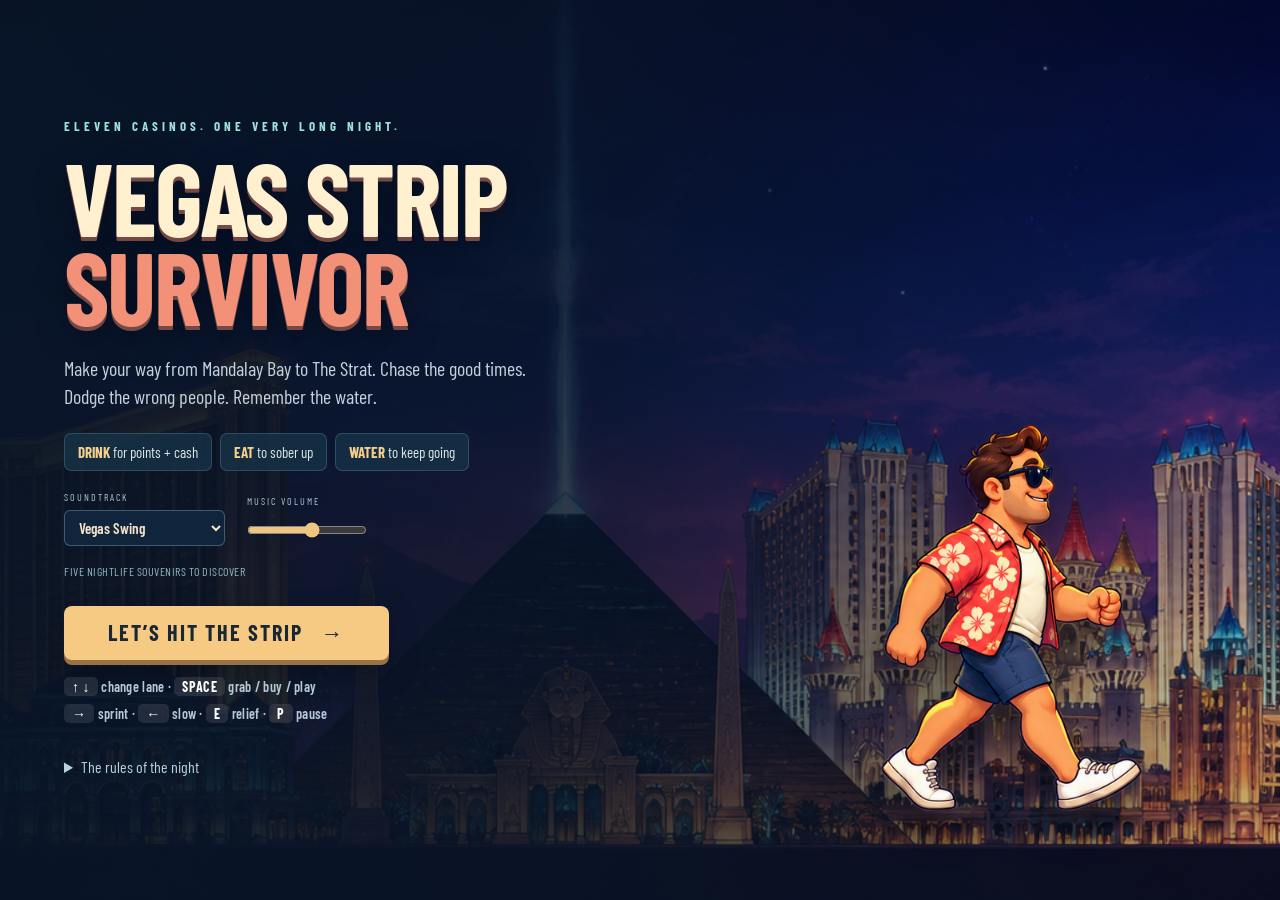
==== commit 1fc21c5e: "Improve game artwork, music, nightlife scenes, and add web homepage" ====
--- a/vegas-neon-redux.html
+++ b/vegas-neon-redux.html
@@ -352,22 +352,24 @@
     #sick-banner.show, .meter .lbl .warn.show { animation: none; }
   }
 </style>
+<link rel="stylesheet" href="redesign-ui.css">
+<link rel="stylesheet" href="vegas-detours.css">
 </head>
 <body>
-<canvas id="game"></canvas>
+<canvas id="game" tabindex="0" aria-label="Vegas Strip Survivor game. Arrow keys move, space grabs, P pauses."></canvas>
 
 <div id="hud">
   <div class="meter-panel">
     <div class="meter">
-      <div class="lbl" id="drunk-lbl"><span>DRUNK</span><span class="warn" id="drunk-warn">EAT SOMETHING!</span></div>
+      <div class="lbl" id="drunk-lbl"><span>DRUNK <span class="meter-value" id="drunk-num">0</span></span><span class="warn" id="drunk-warn">EAT SOMETHING!</span></div>
       <div class="track"><div class="fill" id="drunk-fill"></div></div>
     </div>
     <div class="meter">
-      <div class="lbl" id="hyd-lbl"><span>HYDRATION</span><span class="warn" id="hyd-warn">DRINK WATER!</span></div>
+      <div class="lbl" id="hyd-lbl"><span>HYDRATION <span class="meter-value" id="hyd-num">100</span></span><span class="warn" id="hyd-warn">DRINK WATER!</span></div>
       <div class="track"><div class="fill" id="hyd-fill"></div></div>
     </div>
     <div class="meter">
-      <div class="lbl" id="blad-lbl"><span>BLADDER</span><span class="warn" id="blad-warn">FIND A SPOT! (E)</span></div>
+      <div class="lbl" id="blad-lbl"><span>BLADDER <span class="meter-value" id="blad-num">0</span></span><span class="warn" id="blad-warn">FIND A SPOT! (E)</span></div>
       <div class="track"><div class="fill" id="blad-fill"></div></div>
     </div>
   </div>
@@ -382,6 +384,7 @@
     <div id="tally">🍸 0 &nbsp; 🌮 0 &nbsp; 💧 0</div>
   </div>
 
+  <div id="hud-actions"><button class="hud-button" id="pause-btn" aria-label="Pause game">PAUSE</button><button class="hud-button" id="mute-btn" aria-label="Mute audio">SOUND ON</button><button class="hud-button" id="music-btn">♫ VEGAS SWING</button></div>
   <div id="sick-banner">🤢 YOU FEEL SICK 🤢</div>
   <div id="buzz-banner">🥱 TOO SOBER — THIS IS VEGAS 🥱</div>
 
@@ -398,6 +401,7 @@
     <div id="zone-now"></div>
   </div>
 
+  <div id="detour-status" hidden></div>
   <div id="hint">↑↓ MOVE &nbsp; SPACE GRAB &nbsp; E PEE &nbsp; → SPRINT &nbsp; ← SLOW &nbsp; M MUTE &nbsp; P PAUSE</div>
 </div>
 
@@ -412,6 +416,7 @@
     <div id="slot-msg">$25 a pull. Feeling lucky?</div>
     <div id="slot-pay">7️⃣×3 $500 &nbsp; 💎×3 $300 &nbsp; 🔔×3 $150 &nbsp; 🍒×3 $100 &nbsp; ⭐×3 $75 &nbsp; 🍋×3 $50 &nbsp; pair $35</div>
     <div id="slot-cash">CASH $50</div>
+    <div id="slot-clock">LAST CALL 4:54</div>
     <div id="slot-hyd-wrap"><div id="slot-hyd"></div></div>
     <div id="slot-hyd-lbl">HYDRATION KEEPS DRAINING — THE DESERT DOESN'T PAUSE</div>
     <div id="slot-btns">
@@ -421,23 +426,52 @@
   </div>
 </div>
 
+<div class="screen hidden" id="detour-screen" role="dialog" aria-modal="true" aria-labelledby="detour-title" aria-describedby="detour-story">
+  <div id="detour-panel">
+    <div class="detour-art-wrap"><div id="detour-art" role="img" aria-label="Illustrated Vegas detour"></div><div class="detour-art-caption">A NIGHT TO REMEMBER. SORT OF.</div></div>
+    <div class="detour-content">
+      <div id="detour-tag"></div><h2 id="detour-title" tabindex="-1"></h2><p id="detour-story"></p>
+      <div class="detour-meters"><div><span>CASH</span><b id="detour-cash"></b></div><div><span>DRUNK</span><b id="detour-drunk"></b></div><div><span>WATER</span><b id="detour-hyd"></b></div><div><span>LAST CALL</span><b id="detour-clock"></b></div></div>
+      <p id="detour-note"></p>
+      <div id="detour-controls">
+        <button class="detour-choice" id="detour-choice-0" type="button"><b id="detour-label-0"></b><span id="detour-effect-0"></span><em id="detour-warning-0"></em></button>
+        <button class="detour-choice" id="detour-choice-1" type="button"><b id="detour-label-1"></b><span id="detour-effect-1"></span><em id="detour-warning-1"></em></button>
+        <button class="detour-choice" id="detour-choice-2" type="button"><b id="detour-label-2"></b><span id="detour-effect-2"></span><em id="detour-warning-2"></em></button>
+        <div class="detour-key-help">TAB to choose · ENTER to confirm · ESC focuses the free exit</div>
+      </div>
+      <div id="detour-result" hidden aria-live="polite"><div id="detour-souvenir"></div><p id="detour-summary"></p><button class="btn" id="detour-continue">BACK TO THE STRIP →</button></div>
+    </div>
+  </div>
+</div>
+
 <div class="screen" id="start-screen">
-  <div class="eyebrow">MANDALAY BAY ➜ THE STRAT</div>
-  <div class="title">VEGAS STRIP<br><span class="alt">SURVIVOR</span></div>
-  <div class="sub">Walk the whole Strip before last call. Stay upright. Stay hydrated. Make it to The Strat and the night starts over — faster.</div>
-  <div class="sub" id="best-line" style="color: var(--neon-gold); font-size: 15px;"></div>
-  <div class="rules">
-    <div class="rule r-drink"><div class="ico">🍹</div><h3>DRINKS = POINTS + CASH</h3><p>Tap SPACE to grab. Points and comp dollars — but each one leaves you drunker and drier. Stay bone-sober too long and Vegas drains your score.</p></div>
-    <div class="rule r-pee"><div class="ico">🚻</div><h3>NATURE CALLS</h3><p>Every drink fills your bladder. Tap E for a pee break before you burst — but you're a sitting duck mid-stream.</p></div>
-    <div class="rule r-food"><div class="ico">🌮</div><h3>FOOD SOAKS IT UP</h3><p>Grab freebies or buy from vendor carts to bring the drunk meter back down.</p></div>
-    <div class="rule r-water"><div class="ico">💧</div><h3>WATER SAVES YOU</h3><p>It's the desert — hydration always drains. Grab bottles or buy them from carts.</p></div>
-    <div class="rule r-slots"><div class="ico">🎰</div><h3>GAMBLE FOR CASH</h3><p>Slots outside every casino. Win big for water money — but the meters keep running.</p></div>
-    <div class="rule r-sick"><div class="ico">🤢</div><h3>DON'T GET SICK</h3><p>Too drunk or too dry and you're sick: wobbly, slow, bleeding points. Max out either and it's over — and cops arrest hammered tourists on sight.</p></div>
-    <div class="rule r-ride"><div class="ico">🛹</div><h3>GRAB SOME WHEELS</h3><p>Skateboards and BMX bikes double your speed — but everything comes at you fast, and one hit is a wipeout. Watch for rental scooters flying down the sidewalk.</p></div>
-    <div class="rule r-danger"><div class="ico">💸</div><h3>THE STRIP BITES BACK</h3><p>Pickpockets take every dollar you have. Three hits in twelve seconds puts you down for good. And a fine you can't pay — or a second run-in with the law — ends the night.</p></div>
+  <div class="intro-character" aria-hidden="true"></div>
+  <div class="intro-copy">
+    <div class="intro-kicker">ELEVEN CASINOS. ONE VERY LONG NIGHT.</div>
+    <h1 class="intro-title">Vegas Strip<br><span>Survivor</span></h1>
+    <p class="intro-desc">Make your way from Mandalay Bay to The Strat. Chase the good times. Dodge the wrong people. Remember the water.</p>
+    <div class="intro-loop"><span><b>DRINK</b> for points + cash</span><span><b>EAT</b> to sober up</span><span><b>WATER</b> to keep going</span></div>
+    <div class="music-settings">
+      <label for="music-style">SOUNDTRACK
+        <select id="music-style"><option value="swing">Vegas Swing</option><option value="funk">Poolside Funk</option><option value="lounge">After Hours Lounge</option><option value="off">Off</option></select>
+      </label>
+      <label for="music-volume">MUSIC VOLUME
+        <input id="music-volume" type="range" min="0" max="100" value="55" aria-label="Music volume">
+      </label>
+    </div>
+    <div id="best-line"></div>
+    <div id="souvenir-line"></div>
+    <button class="btn" id="start-btn">LET’S HIT THE STRIP &nbsp; →</button>
+    <div class="controls" id="start-controls"><b>↑ ↓</b> change lane · <b>SPACE</b> grab / buy / play<br><b>→</b> sprint · <b>←</b> slow · <b>E</b> relief · <b>P</b> pause</div>
+    <details class="how-to">
+      <summary>The rules of the night</summary>
+      <p><b>Keep a little buzz.</b> Drinks earn points, cash and a combo multiplier. Too much booze means blackout; stay sober too long and your score starts slipping. Food lowers your drunk meter. Water restores hydration.</p>
+      <p><b>Watch the crowd.</b> Dodge flyers, showgirls, mascots, scooters and pickpockets. Three hits in twelve seconds ends your night. A second police collision, riding into a cop, or bumping one at 60+ drunk means arrest.</p>
+      <p><b>Spend wisely.</b> Water carts cost $20, food costs $35, slots cost $25 a pull. Your last-call clock and hydration keep draining while you gamble. Drinks fill your bladder; E takes a relief break. A cop on screen means a $75 fine. If you can’t pay, you’re done.</p>
+      <p><b>Take a detour.</b> Look for STORY doorways: a champagne club, wedding chapel, buffet, pool party, and casino security. Press SPACE nearby to visit. At 70+ drunk you may stumble into the club. Choices show their costs; nothing is purchased automatically. Collect five nightlife souvenirs across your runs.</p>
+      <p><b>The night keeps going.</b> Reach The Strat to bank a lap bonus. The next lap is faster and busier. Wheels help you move quickly, but one collision means a wipeout.</p>
+    </details>
   </div>
-  <div class="controls"><b>↑</b>/<b>↓</b> or <b>W</b>/<b>S</b> change lane &nbsp;·&nbsp; <b>SPACE</b> grab / buy / play &nbsp;·&nbsp; <b>E</b> pee break &nbsp;·&nbsp; <b>→</b>/<b>D</b> sprint &nbsp;·&nbsp; <b>←</b>/<b>A</b> slow</div>
-  <button class="btn" id="start-btn">START WALKING</button>
 </div>
 
 <div class="screen hidden" id="end-screen">
@@ -447,6 +481,9 @@
   <button class="btn" id="retry-btn">WALK IT AGAIN</button>
 </div>
 
+<script src="vegas-art.js"></script>
+<script src="vegas-music.js"></script>
+<script src="vegas-detours.js"></script>
 <script>
 'use strict';
 
@@ -575,72 +612,11 @@
   accident: () => { [320, 260, 210, 150].forEach((f, i) => setTimeout(() => tone(f, f * 0.8, 0.22, 'sawtooth', 0.08), i * 150)); },
 };
 
-/* ---------- synthwave backing track (tiny step sequencer) ---------- */
-const music = { on: false, gain: null, timer: null, step: 0, nextT: 0 };
-const M_SPB = 60 / 112 / 4;   // 112 BPM, 16th-note steps
-const M_BASS = [45, 0, 45, 0, 48, 0, 45, 0, 43, 0, 43, 0, 40, 0, 43, 48];   // A-C-G-E minor groove
-const M_ARP = [69, 72, 76, 72, 67, 72, 76, 79];
-const midiF = (m) => 440 * Math.pow(2, (m - 69) / 12);
-
-function mNote(f, dur, type, g0, t0, fEnd) {
-  const a = ac, o = a.createOscillator(), g = a.createGain();
-  o.type = type;
-  o.frequency.setValueAtTime(f, t0);
-  if (fEnd) o.frequency.exponentialRampToValueAtTime(fEnd, t0 + dur);
-  g.gain.setValueAtTime(g0, t0);
-  g.gain.exponentialRampToValueAtTime(0.001, t0 + dur);
-  o.connect(g); g.connect(music.gain);
-  o.start(t0); o.stop(t0 + dur + 0.02);
-}
-function mHat(t0) {
-  const a = ac, len = 0.04;
-  const buf = a.createBuffer(1, Math.floor(a.sampleRate * len), a.sampleRate);
-  const d = buf.getChannelData(0);
-  for (let i = 0; i < d.length; i++) d[i] = (Math.random() * 2 - 1) * (1 - i / d.length);
-  const src = a.createBufferSource(); src.buffer = buf;
-  const f = a.createBiquadFilter(); f.type = 'highpass'; f.frequency.value = 6500;
-  const g = a.createGain(); g.gain.value = 0.10;
-  src.connect(f); f.connect(g); g.connect(music.gain);
-  src.start(t0);
-}
-function schedMusic() {
-  const a = ac;
-  if (!a || !music.on) return;
-  while (music.nextT < a.currentTime + 0.18) {
-    const s = music.step % 16;
-    const bar = Math.floor(music.step / 16);
-    if (s % 4 === 0) mNote(120, 0.12, 'sine', 0.7, music.nextT, 40);                    // kick
-    if (s % 4 === 2) mHat(music.nextT);                                                 // offbeat hats
-    const b = M_BASS[s];
-    if (b) mNote(midiF(b), M_SPB * 1.8, 'sawtooth', 0.16, music.nextT);                 // bass
-    if (bar % 4 === 3 && s % 2 === 0) mNote(midiF(M_ARP[(s / 2) % 8]), M_SPB * 1.2, 'triangle', 0.06, music.nextT);  // sparkle every 4th bar
-    music.step++;
-    music.nextT += M_SPB;
-  }
-}
-function startMusic() {
-  const a = audio();
-  if (!a) return;
-  stopMusic();
-  music.gain = a.createGain();
-  music.gain.gain.value = muted ? 0 : 0.5;
-  music.gain.connect(a.destination);
-  music.step = 0;
-  music.nextT = a.currentTime + 0.05;
-  music.on = true;
-  music.timer = setInterval(schedMusic, 60);
-}
-function stopMusic() {
-  if (music.timer) clearInterval(music.timer);
-  music.timer = null;
-  music.on = false;
-  if (music.gain) { try { music.gain.disconnect(); } catch (e) {} }
-  music.gain = null;
-}
+/* Music arrangements and scheduler live in vegas-music.js. */
 
 /* ---------- game state ---------- */
 let game = null;
-let phase = 'start';   // start | play | end
+let phase = 'start';   // start | play | slots | detour | end
 let paused = false;
 const HS_KEY = 'vss-best';
 let bestScore = 0;
@@ -663,11 +639,12 @@
     recentHits: [],          // hit timestamps for the 12s trample window
     copStrikes: 0,           // sober cop bumps; 2 = arrested (persists across laps)
     cash: 50, slotNet: 0,
+    detour: null, nextDetourAt: 18, autoClubLap: 0, vipTime: 0, souvenirs: new Set(),
     sick: false,
     score: 0,
     stagger: 0, invuln: 0,
     walkPhase: 0,
-    counts: { drink: 0, food: 0, water: 0, hits: 0, pees: 0, accidents: 0, tickets: 0 },
+    counts: { drink: 0, food: 0, water: 0, hits: 0, pees: 0, accidents: 0, tickets: 0, detours: 0 },
     entities: [],            // {kind:'drink'|'food'|'water'|'hazard'|'slot'|'vendor', worldX, row, type, t, dead}
     particles: [],           // {x,y,vx,vy,life,text?,c,r?}
     taxis: [],
@@ -707,19 +684,19 @@
     vi++;
     vx += 2300 + (vi % 3) * 260;
   }
+  buildDetourStops(g);
 }
 
 /* ---------- input ---------- */
 const keys = {};
 window.addEventListener('keydown', (e) => {
+  if (phase === 'detour') { handleDetourKey(e); return; }
+  if (e.target?.closest?.('select, input')) return;
+  if (e.target?.closest?.('button, summary') && (e.key === ' ' || e.key === 'Enter')) return;
   if (['ArrowUp','ArrowDown','ArrowLeft','ArrowRight',' '].includes(e.key)) e.preventDefault();
   const k = e.key.toLowerCase();
-  if (k === 'm') {
-    muted = !muted;
-    if (music.gain) music.gain.gain.value = muted ? 0 : 0.5;
-    return;
-  }
-  if (k === 'p' && phase === 'play') { paused = !paused; return; }
+  if (k === 'm') { if (!e.repeat) toggleMute(); return; }
+  if (k === 'p' && phase === 'play') { if (!e.repeat) togglePause(); return; }
   if (phase === 'slots') {
     if (k === ' ') slotPull();
     if (k === 'escape' || k === 'enter') exitSlots();
@@ -783,6 +760,7 @@
 if (IS_TOUCH) {
   window.addEventListener('DOMContentLoaded', () => {
     $('hint').textContent = 'SWIPE ↑↓ MOVE · TAP GRAB · DOUBLE-TAP PEE · HOLD TO SPRINT';
+    $('start-controls').textContent = 'Swipe up / down to change lane · Tap to grab · Double-tap for relief · Hold to sprint';
   });
 }
 
@@ -809,6 +787,11 @@
 }
 
 function updateHUD() {
+  $('detour-status').hidden = game.vipTime <= 0;
+  $('detour-status').textContent = `POOL VIP · ${Math.ceil(game.vipTime)}s · 1.5× DRINK POINTS · MORE HAZARDS`;
+  $('drunk-num').textContent = Math.round(game.drunk);
+  $('hyd-num').textContent = Math.round(game.hyd);
+  $('blad-num').textContent = Math.round(game.bladder);
   $('drunk-fill').style.width = game.drunk.toFixed(1) + '%';
   $('hyd-fill').style.width = game.hyd.toFixed(1) + '%';
   $('blad-fill').style.width = game.bladder.toFixed(1) + '%';
@@ -864,7 +847,7 @@
       const r = Math.random();
       const zi = Math.min(ZONES.length - 1, Math.floor(cur / ZONE_LEN));
       const lapHeat = 1 + (g.lap - 1) * 0.15;   // later laps pack the sidewalk tighter
-      const hazardChance = Math.min(0.72, (0.34 + prog * 0.14) * ZONES[zi].haz * lapHeat);
+      const hazardChance = Math.min(0.72, (0.34 + prog * 0.14) * ZONES[zi].haz * lapHeat + (g.vipTime > 0 ? 0.10 : 0));
       if (r < hazardChance) kind = 'hazard';
       else if (r < hazardChance + 0.38) kind = 'drink';
       else if (r < hazardChance + 0.52) kind = 'food';
@@ -921,10 +904,31 @@
   }
 }
 
+function checkSurvival() {
+  if (!game || phase === 'end') return phase === 'end';
+  if (game.drunk >= 100) { endGame('blackout'); return true; }
+  if (game.hyd <= 0) { endGame('collapse'); return true; }
+  return false;
+}
+
+function tickRunClock(dt) {
+  const g = game;
+  g.runTime += dt;
+  g.lastCall = Math.max(0, g.lastCall - dt * 3.4);
+  if (!g.lastCallWarned && g.lastCall > 0 && g.lastCall <= 204) {   // 60 seconds on the clock
+    g.lastCallWarned = true;
+    const rp = ROWS[Math.round(g.rowY)];
+    popText(W * PLAYER_SCREEN_X, rp.yf * H - 150 * rp.s, '⏰ ONE MINUTE TO LAST CALL — HURRY!', '#ffc233');
+    sfx.zone();
+  }
+}
+
 /* ---------- update ---------- */
 function update(dt) {
+  if (checkSurvival()) return;
   const g = game;
   g.time += dt;
+  g.vipTime = Math.max(0, g.vipTime - dt);
 
   // speed
   const prog = g.x / TOTAL;
@@ -969,16 +973,9 @@
   };
 
   // hazard status effects + last call countdown
-  g.runTime += dt;
   g.handsFull = Math.max(0, g.handsFull - dt);
   g.dazzled = Math.max(0, g.dazzled - dt);
-  g.lastCall = Math.max(0, g.lastCall - dt * 3.4);
-  if (!g.lastCallWarned && g.lastCall > 0 && g.lastCall <= 204) {   // 60 seconds on the clock
-    g.lastCallWarned = true;
-    const rp = ROWS[Math.round(g.rowY)];
-    popText(W * PLAYER_SCREEN_X, rp.yf * H - 150 * rp.s, '⏰ ONE MINUTE TO LAST CALL — HURRY!', '#ffc233');
-    sfx.zone();
-  }
+  tickRunClock(dt);
 
   // pee break in progress: stand still, drain the bladder, stay exposed
   if (g.peeing > 0) {
@@ -1062,8 +1059,7 @@
   if (g.sick) g.score = Math.max(0, g.score - dt * 5);
 
   // fail / lap rollover — the Strip never ends, it just gets faster
-  if (g.drunk >= 100) return endGame('blackout');
-  if (g.hyd <= 0) return endGame('collapse');
+  if (checkSurvival()) return;
   if (g.x >= TOTAL) return nextLap();
 
   // timers
@@ -1184,6 +1180,7 @@
             g.stagger = 0.9;
             popText(sxp, sy - 110 * rowDef.s, '-40  FREE SHOT 🥃', '#ff5c5c');
         }
+        if (checkSurvival()) return;
         // any hit at ride speed is a full wipeout on top of the usual damage
         if (g.riding > 0) {
           g.riding = 0; g.ride = null;
@@ -1207,7 +1204,7 @@
         burst(sxp, sy - 50 * rowDef.s, '#ff5c5c', 14);
         sfx.hit();
       }
-    } else if (e.kind === 'slot' || e.kind === 'vendor') {
+    } else if (e.kind === 'slot' || e.kind === 'vendor' || e.kind === 'detour') {
       const dx = Math.abs(e.worldX - px);
       if (dx < 70 && dx < bestGrab) { bestGrab = dx; g.grabTarget = e; }
     } else {
@@ -1233,6 +1230,7 @@
   g.particles = g.particles.filter((p) => p.life > 0);
 
   updateHUD();
+  maybeEnterDetour();
 }
 
 /* ---------- pee breaks ---------- */
@@ -1262,6 +1260,7 @@
     return;
   }
 
+  if (e.kind === 'detour') { enterDetour(e.detourId, e); return; }
   if (e.kind === 'slot') { enterSlots(); return; }
 
   if (e.kind === 'vendor') {
@@ -1300,7 +1299,7 @@
   } else if (e.kind === 'drink') {
     const d = e.type;
     const tip = Math.max(5, Math.round(d.pts / 10));
-    const pts = d.pts * g.combo;
+    const pts = Math.round(d.pts * g.combo * (g.vipTime > 0 ? 1.5 : 1));
     g.counts.drink++;
     g.score += pts;
     g.cash += tip;
@@ -1329,6 +1328,7 @@
     burst(sxp, sy - 60 * rowDef.s, '#45c8ff', 10);
     sfx.water();
   }
+  checkSurvival();
 }
 
 /* ---------- slot machine mini-game ---------- */
@@ -1346,6 +1346,16 @@
 function updateSlotUI() {
   $('slot-cash').textContent = 'CASH $' + game.cash;
   $('slot-hyd').style.width = game.hyd.toFixed(1) + '%';
+  $('slot-clock').textContent = game.lastCall > 0 ? 'LAST CALL ' + mmss(game.lastCall / 3.4) : 'LAST CALL IS OVER';
+}
+
+function cancelSlotSpin() {
+  if (slotSpin) {
+    slotSpin.intervals.forEach(clearInterval);
+    slotSpin.timers.forEach(clearTimeout);
+    slotSpin = null;
+  }
+  for (let i = 0; i < 3; i++) $('reel' + i).classList.remove('spin');
 }
 
 function enterSlots() {
@@ -1374,23 +1384,27 @@
   updateSlotUI();
   slotMsg('...');
   const result = [0, 1, 2].map(() => SLOT_SYMBOLS[Math.floor(Math.random() * SLOT_SYMBOLS.length)]);
-  slotSpin = { done: 0 };
+  const spin = { done: 0, intervals: [], timers: [] };
+  slotSpin = spin;
   for (let i = 0; i < 3; i++) {
     const el = $('reel' + i);
     el.classList.add('spin');
     const int = setInterval(() => {
+      if (slotSpin !== spin) return;
       el.textContent = SLOT_SYMBOLS[Math.floor(Math.random() * SLOT_SYMBOLS.length)];
     }, 65);
-    setTimeout(() => {
+    spin.intervals.push(int);
+    spin.timers.push(setTimeout(() => {
       clearInterval(int);
+      if (slotSpin !== spin) return;
       el.classList.remove('spin');
       el.textContent = result[i];
       tone(280 + i * 140, 280 + i * 140, 0.08, 'square', 0.07);
-      if (slotSpin && ++slotSpin.done === 3) {
+      if (++spin.done === 3) {
         slotSpin = null;
         slotResult(result);
       }
-    }, 620 + i * 430);
+    }, 620 + i * 430));
   }
 }
 
@@ -1412,15 +1426,15 @@
 }
 
 function slotTick(dt) {
+  if (checkSurvival()) return;
   const g = game;
   g.time += dt;
+  tickRunClock(dt);
   g.hyd = Math.max(0, g.hyd - dt * 0.6);
   g.drunk = Math.max(0, g.drunk - dt * 1.0);
   updateSlotUI();
   updateHUD();
   if (g.hyd <= 0) {
-    slotSpin = null;
-    $('slot-screen').classList.add('hidden');
     endGame('collapse');
   }
 }
@@ -1454,8 +1468,8 @@
   drawSidewalk(camX, t);
 
   if (g) {
+    drawForeground(camX, t);
     drawEntitiesAndPlayer(camX, t);
-    drawForeground(camX, t);
     drawParticles();
   } else {
     drawForeground(camX, t);
@@ -1500,6 +1514,7 @@
 /* ---------- far skyline: landmark silhouettes ---------- */
 const FAR_P = 0.14;
 function drawFarSkyline(camX, t) {
+  if (drawIllustratedSkyline(camX)) return;
   const baseY = H * streetTopF;
   const off = camX * FAR_P;
 
@@ -1681,70 +1696,14 @@
 // remember sign screen positions each frame for wet reflections
 let frameSigns = [];
 
-function drawMidBuildings(camX, t) {
-  const baseY = H * streetTopF + H * 0.015;
-  const off = camX * MID_P;
-  const span = 270;
-  const first = Math.floor(off / span) - 1;
-  frameSigns = [];
-
-  for (let i = first; i < first + Math.ceil(W / span) + 3; i++) {
-    const bx = i * span - off;
-    const bw = 190 + rnd(i * 5.7) * 70;
-    const bh = H * (0.16 + rnd(i * 8.3) * 0.14);
-    const topY = baseY - bh;
-
-    // facade
-    const fg = ctx.createLinearGradient(bx, topY, bx, baseY);
-    fg.addColorStop(0, '#2b1745');
-    fg.addColorStop(1, '#190d2e');
-    ctx.fillStyle = fg;
-    ctx.fillRect(bx, topY, bw, bh);
-    // roof edge
-    ctx.fillStyle = 'rgba(255,255,255,0.06)';
-    ctx.fillRect(bx, topY, bw, 3);
-
-    // windows
-    const cols = Math.floor(bw / 34), rows = Math.floor((bh - 46) / 30);
-    for (let r2 = 0; r2 < rows; r2++) {
-      for (let c2 = 0; c2 < cols; c2++) {
-        const lit = rnd(i * 31 + r2 * 11 + c2 * 5) > 0.5;
-        const flick = rnd(i * 17 + r2 * 3 + c2 * 13) > 0.93 && Math.sin(t * 7 + i + c2) > 0;
-        if (lit || flick) {
-          ctx.fillStyle = flick ? 'rgba(255,240,190,0.8)' : `rgba(255,214,140,${0.18 + rnd(i + r2 + c2) * 0.3})`;
-          ctx.fillRect(bx + 12 + c2 * 34, topY + 12 + r2 * 30, 14, 18);
-        }
-      }
-    }
-
-    // neon sign
-    const sign = SIGNS[((i % SIGNS.length) + SIGNS.length) % SIGNS.length];
-    const sy = baseY - 26;
-    const buzzing = rnd(i * 3.3) > 0.8 && Math.sin(t * 11 + i * 2) < -0.7;
-    const alpha = buzzing ? 0.35 : 1;
-    ctx.save();
-    ctx.font = "700 21px 'Barlow Condensed', sans-serif";
-    ctx.textAlign = 'center';
-    ctx.shadowColor = sign.c; ctx.shadowBlur = 14;
-    ctx.fillStyle = sign.c;
-    ctx.globalAlpha = alpha;
-    ctx.fillText(sign.text, bx + bw / 2, sy);
-    ctx.globalAlpha = 1;
-    ctx.restore();
-    frameSigns.push({ x: bx + bw / 2, c: sign.c, a: alpha });
-
-    // sign underline tube
-    ctx.strokeStyle = sign.c + '99'; ctx.lineWidth = 2;
-    ctx.beginPath(); ctx.moveTo(bx + 24, sy + 9); ctx.lineTo(bx + bw - 24, sy + 9); ctx.stroke();
-  }
-}
+function drawMidBuildings(camX, t) { drawCasinoFronts(camX, t); }
 
 /* ---------- street ---------- */
 function drawStreet(camX, t) {
   const y0 = H * streetTopF, y1 = H * sidewalkTopF;
   const sg = ctx.createLinearGradient(0, y0, 0, y1);
-  sg.addColorStop(0, '#0e0a1c');
-  sg.addColorStop(1, '#171129');
+  sg.addColorStop(0, '#102133');
+  sg.addColorStop(1, '#1d3346');
   ctx.fillStyle = sg;
   ctx.fillRect(0, y0, W, y1 - y0);
 
@@ -1761,7 +1720,7 @@
   }
 
   // lane dashes
-  const off = (camX * 0.7) % 70;
+  const off = ((camX * 0.7) % 70 + 70) % 70;
   ctx.fillStyle = 'rgba(255,214,120,0.25)';
   const ly = (y0 + y1) / 2;
   for (let x = -off; x < W; x += 70) ctx.fillRect(x, ly, 34, 3);
@@ -1791,61 +1750,11 @@
 }
 
 /* ---------- sidewalk ---------- */
-function drawSidewalk(camX, t) {
-  const y0 = H * sidewalkTopF;
-  // curb
-  ctx.fillStyle = '#3a3152';
-  ctx.fillRect(0, y0 - 6, W, 6);
-  const wg = ctx.createLinearGradient(0, y0, 0, H);
-  wg.addColorStop(0, '#241d3c');
-  wg.addColorStop(1, '#312850');
-  ctx.fillStyle = wg;
-  ctx.fillRect(0, y0, W, H - y0);
-
-  // wet reflections continue onto sidewalk
-  for (const s of frameSigns) {
-    const rg = ctx.createLinearGradient(0, y0, 0, H);
-    rg.addColorStop(0, s.c + '22');
-    rg.addColorStop(1, s.c + '00');
-    ctx.fillStyle = rg;
-    ctx.globalAlpha = 0.65 * s.a;
-    const wob = Math.sin(t * 2.2 + s.x * 0.03) * 9;
-    ctx.fillRect(s.x - 30 + wob, y0, 60, H - y0);
-    ctx.globalAlpha = 1;
-  }
-
-  // expansion joints, splayed slightly for perspective
-  const span = 130;
-  const off = camX % span;
-  ctx.strokeStyle = 'rgba(0,0,0,0.3)';
-  ctx.lineWidth = 2;
-  for (let x = -off - span; x < W + span; x += span) {
-    ctx.beginPath();
-    ctx.moveTo(x, y0);
-    ctx.lineTo(x - 26, H);
-    ctx.stroke();
-  }
-  // subtle row guide lines
-  ctx.strokeStyle = 'rgba(255,255,255,0.045)';
-  ctx.lineWidth = 1;
-  for (const r of ROWS) {
-    ctx.beginPath(); ctx.moveTo(0, r.yf * H + 6); ctx.lineTo(W, r.yf * H + 6); ctx.stroke();
-  }
-}
+function drawSidewalk(camX, t) { drawIllustratedSidewalk(camX); }
 
 /* ---------- foreground props ---------- */
 const FORE_P = 1.28;
-function drawForeground(camX, t) {
-  const off = camX * FORE_P;
-  const span = 620;
-  const first = Math.floor(off / span) - 1;
-  for (let i = first; i < first + Math.ceil(W / span) + 3; i++) {
-    const x = i * span - off + rnd(i * 7.7) * 180;
-    const kind = rnd(i * 2.9);
-    if (kind < 0.55) drawPalm(x, H * 1.02, 1.1 + rnd(i) * 0.4, t, i);
-    else drawLamppost(x, H * 1.0, t);
-  }
-}
+function drawForeground(camX, t) { drawPromenadeProps(camX, t); }
 
 function drawPalm(x, y, s, t, seed) {
   ctx.save();
@@ -1903,6 +1812,7 @@
 
 /* --- player (faces right, origin at feet) --- */
 function drawPlayer(sx, sy, scale, t) {
+  if (drawIllustratedPlayer(sx, sy, scale, t)) return;
   const g = game;
   ctx.save();
   ctx.translate(sx, sy);
@@ -2057,6 +1967,7 @@
 
 /* --- hazards (drawn facing left = toward player) --- */
 function drawHazard(e, sx, sy, scale, t) {
+  if (!drawIllustratedHazard(e, sx, sy, scale, t)) {
   ctx.save();
   ctx.translate(sx, sy);
   ctx.scale(-scale, scale);   // characters walk left; art drawn facing right, mirrored
@@ -2080,6 +1991,8 @@
     case 'thief': drawThief(wp, t); break;
   }
   ctx.restore();
+
+  } // procedural art fallback
 
   // pickpocket telegraph: that glint over his head is your money
   if (e.type.id === 'thief') {
@@ -2092,7 +2005,7 @@
     ctx.fillStyle = '#ffd24a';
     ctx.font = "700 22px 'Barlow Condensed', sans-serif";
     ctx.textAlign = 'center';
-    ctx.fillText('$', 0, -108 - Math.abs(Math.sin(t * 4)) * 4);
+    ctx.fillText('$', 0, -165 * artScale() - (REDUCED_MOTION ? 0 : Math.abs(Math.sin(t * 4)) * 4));
     ctx.restore();
   }
 
@@ -2107,7 +2020,7 @@
     ctx.fillStyle = '#ff5c5c';
     ctx.font = "700 26px 'Barlow Condensed', sans-serif";
     ctx.textAlign = 'center';
-    ctx.fillText('!', 0, -118 - Math.abs(Math.sin(t * 6)) * 5);
+    ctx.fillText('!', 0, -165 * artScale() - (REDUCED_MOTION ? 0 : Math.abs(Math.sin(t * 6)) * 5));
     ctx.restore();
   }
 }
@@ -2449,35 +2362,7 @@
 }
 
 /* --- collectibles --- */
-function drawCollectible(e, sx, sy, scale, t) {
-  ctx.save();
-  const bob = Math.sin(e.t * 3 + e.worldX) * 5;
-  ctx.translate(sx, sy - 46 * scale + bob * scale);
-  ctx.scale(scale, scale);
-
-  // glow ring
-  const c = e.kind === 'drink' ? e.type.c : e.kind === 'food' ? '#ffb066' : e.kind === 'ride' ? e.type.c : '#45c8ff';
-  ctx.save();
-  ctx.shadowColor = c; ctx.shadowBlur = 18;
-  ctx.strokeStyle = c + '55';
-  ctx.lineWidth = 2;
-  ctx.beginPath(); ctx.arc(0, -8, 26 + Math.sin(t * 4 + e.worldX) * 2.5, 0, Math.PI * 2); ctx.stroke();
-  ctx.restore();
-
-  ctx.save();
-  ctx.shadowColor = c; ctx.shadowBlur = 10;
-  if (e.kind === 'drink') drawGlass(e.type);
-  else if (e.kind === 'food') drawFood(e.type);
-  else if (e.kind === 'ride') drawRidePickup(e.type);
-  else drawWaterBottle();
-  ctx.restore();
-
-  // ground shadow
-  ctx.globalAlpha = 0.22;
-  ctx.fillStyle = '#000';
-  ctx.beginPath(); ctx.ellipse(0, 46 - bob, 13, 3.6, 0, 0, Math.PI * 2); ctx.fill();
-  ctx.restore();
-}
+function drawCollectible(e, sx, sy, scale, t) { drawIllustratedCollectible(e, sx, sy, scale, t); }
 
 // grabbable wheels, floating like every other pickup
 function drawRidePickup(rt) {
@@ -2661,6 +2546,7 @@
       const r = ROWS[it.e.row];
       if (it.e.kind === 'hazard') drawHazard(it.e, it.sx, r.yf * H, r.s, t);
       else if (it.e.kind === 'slot') drawSlotMachine(it.e, it.sx, r.yf * H, r.s, t);
+      else if (it.e.kind === 'detour') drawDetourDoor(it.e, it.sx, r.yf * H, r.s, t);
       else if (it.e.kind === 'vendor') drawVendor(it.e, it.sx, r.yf * H, r.s, t);
       else drawCollectible(it.e, it.sx, r.yf * H, r.s, t);
     }
@@ -2671,14 +2557,15 @@
     const e = g.grabTarget;
     const sx = e.worldX - camX;
     const r = ROWS[e.row];
-    const tall = e.kind === 'slot' || e.kind === 'vendor';
+    const tall = e.kind === 'slot' || e.kind === 'vendor' || e.kind === 'detour';
     let text = 'SPACE', bad = false;
     if (e.kind === 'vendor') {
       if (g.cash >= e.price) text = `SPACE · $${e.price}`;
       else { text = `NEED $${e.price}`; bad = true; }
     } else if (e.kind === 'slot') text = 'SPACE · PLAY';
     else if (e.kind === 'ride') text = 'SPACE · RIDE';
-    drawPrompt(sx, r.yf * H - (tall ? 168 : 112) * r.s, text, bad, t);
+    else if (e.kind === 'detour') text = g.riding > 0 ? 'ON FOOT ONLY' : 'SPACE · VISIT';
+    drawPrompt(sx, r.yf * H - (tall ? 188 : 119) * r.s * artScale(), text, bad, t);
   }
 
   // ride timer over the player's head
@@ -2686,7 +2573,7 @@
     const ri = Math.max(0, Math.min(2, g.rowY));
     const y = (ROWS[0].yf + (ROWS[2].yf - ROWS[0].yf) * (ri / 2)) * H;
     const s = ROWS[0].s + (ROWS[2].s - ROWS[0].s) * (ri / 2);
-    drawPrompt(W * PLAYER_SCREEN_X, y - 140 * s, `${g.ride.id === 'bike' ? '🚲' : '🛹'} ${g.riding.toFixed(1)}s`, false, t);
+    drawPrompt(W * PLAYER_SCREEN_X, y - 179 * s * artScale(), `${g.ride.id === 'bike' ? '🚲' : '🛹'} ${g.riding.toFixed(1)}s`, false, t);
   }
 }
 
@@ -2708,81 +2595,15 @@
 }
 
 /* --- slot machine cabinet (attract mode: reels idle-cycle) --- */
-function drawSlotMachine(e, sx, sy, scale, t) {
-  ctx.save();
-  ctx.translate(sx, sy);
-  ctx.scale(scale * 1.1, scale * 1.1);
-
-  ctx.globalAlpha = 0.3;
-  ctx.fillStyle = '#000';
-  ctx.beginPath(); ctx.ellipse(0, 0, 34, 7, 0, 0, Math.PI * 2); ctx.fill();
-  ctx.globalAlpha = 1;
-
-  // stand + cabinet
-  ctx.fillStyle = '#1c1030';
-  ctx.fillRect(-18, -26, 36, 26);
-  const cg = ctx.createLinearGradient(-30, -120, 30, -26);
-  cg.addColorStop(0, '#4a2868');
-  cg.addColorStop(1, '#2c1848');
-  ctx.fillStyle = cg;
-  ctx.beginPath(); ctx.roundRect(-30, -120, 60, 96, 8); ctx.fill();
-  ctx.strokeStyle = 'rgba(255,194,51,0.5)';
-  ctx.lineWidth = 1.5;
-  ctx.stroke();
-
-  // reel window with idle-cycling symbols
-  ctx.fillStyle = '#0d0a18';
-  ctx.fillRect(-23, -106, 46, 28);
-  ctx.font = '13px sans-serif';
-  ctx.textAlign = 'center';
-  for (let i = 0; i < 3; i++) {
-    const sym = SLOT_SYMBOLS[(e.seed * 2 + i + Math.floor(t * 1.5)) % SLOT_SYMBOLS.length];
-    ctx.fillText(sym, -13 + i * 13, -87);
-  }
-
-  // buttons + coin tray
-  ctx.fillStyle = '#ff2d78';
-  ctx.beginPath(); ctx.arc(-9, -64, 4.5, 0, Math.PI * 2); ctx.fill();
-  ctx.fillStyle = '#00e5ff';
-  ctx.beginPath(); ctx.arc(6, -64, 4.5, 0, Math.PI * 2); ctx.fill();
-  ctx.fillStyle = '#0d0a18';
-  ctx.fillRect(-16, -46, 32, 10);
-
-  // marquee
-  ctx.save();
-  ctx.shadowColor = '#ffc233';
-  ctx.shadowBlur = 12 + Math.sin(t * 4 + e.seed) * 5;
-  ctx.fillStyle = '#ffc233';
-  ctx.beginPath(); ctx.roundRect(-30, -138, 60, 17, 5); ctx.fill();
-  ctx.restore();
-  ctx.fillStyle = '#2c1848';
-  ctx.font = "700 12px 'Barlow Condensed', sans-serif";
-  ctx.fillText('SLOTS', 0, -125);
-
-  // blinking chase bulbs
-  for (let i = 0; i < 5; i++) {
-    const on = (Math.floor(t * 5) + i) % 5 === 0;
-    ctx.fillStyle = on ? '#fff0c0' : '#8a6a20';
-    ctx.beginPath(); ctx.arc(-24 + i * 12, -143, 2.2, 0, Math.PI * 2); ctx.fill();
-  }
-
-  // lever
-  ctx.strokeStyle = '#8894a8';
-  ctx.lineWidth = 4;
-  ctx.beginPath(); ctx.moveTo(30, -96); ctx.lineTo(40, -112); ctx.stroke();
-  ctx.fillStyle = '#ff2d78';
-  ctx.beginPath(); ctx.arc(41, -114, 5, 0, Math.PI * 2); ctx.fill();
-
-  ctx.restore();
-}
+function drawSlotMachine(e, sx, sy, scale, t) { drawIllustratedSlot(e, sx, sy, scale, t); }
 
 /* --- vendor cart --- */
 function drawVendor(e, sx, sy, scale, t) {
   ctx.save();
   ctx.translate(sx, sy);
-  ctx.scale(scale * 1.1, scale * 1.1);
+  ctx.scale(scale * artScale() * 1.1, scale * artScale() * 1.1);
   const isWater = e.item === 'water';
-  const accent = isWater ? '#00e5ff' : '#ff5c8a';
+  const accent = isWater ? '#83ded6' : '#f39078';
 
   ctx.globalAlpha = 0.3;
   ctx.fillStyle = '#000';
@@ -2797,8 +2618,8 @@
 
   // cart body + counter
   const bg = ctx.createLinearGradient(0, -52, 0, -8);
-  bg.addColorStop(0, '#38255c');
-  bg.addColorStop(1, '#241840');
+  bg.addColorStop(0, '#536c79');
+  bg.addColorStop(1, '#233b50');
   ctx.fillStyle = bg;
   ctx.beginPath(); ctx.roundRect(-40, -52, 80, 44, 5); ctx.fill();
   ctx.fillStyle = '#4a3466';
@@ -2933,12 +2754,19 @@
    ========================================================= */
 
 function startGame() {
+  closeDetour();
+  cancelSlotSpin();
+  releaseInputs();
   game = newGame();
   phase = 'play';
   paused = false;
+  $('pause-btn').textContent = 'PAUSE';
+  $('pause-btn').setAttribute('aria-label', 'Pause game');
   $('start-screen').classList.add('hidden');
   $('end-screen').classList.add('hidden');
+  $('slot-screen').classList.add('hidden');
   hud.classList.add('on');
+  canvas.focus();
   audio();
   startMusic();
 }
@@ -2966,6 +2794,9 @@
 
 function endGame(kind) {
   const g = game;
+  closeDetour();
+  cancelSlotSpin();
+  $('slot-screen').classList.add('hidden');
   g.over = kind;
   phase = 'end';
   hud.classList.remove('on');
@@ -3024,6 +2855,8 @@
     ${g.counts.accidents ? `<div class="row"><span>ACCIDENTS</span><b>${g.counts.accidents} 💦</b></div>` : ''}
     ${g.counts.tickets ? `<div class="row"><span>URINATION TICKETS</span><b>${g.counts.tickets} 🚨</b></div>` : ''}
     ${g.copStrikes ? `<div class="row"><span>COP STRIKES</span><b>${g.copStrikes} 👮</b></div>` : ''}
+    <div class="row"><span>NIGHTLIFE DETOURS</span><b>${g.counts.detours}</b></div>
+    ${g.souvenirs.size ? `<div class="row"><span>SOUVENIRS</span><b>${[...g.souvenirs].map(id => DETOUR_SOUVENIRS[id]).join(' · ')}</b></div>` : ''}
     <div class="row"><span>BEST COMBO</span><b>×${g.bestCombo}</b></div>
     <div class="row"><span>CASH LEFT</span><b>$${g.cash}</b></div>
     ${g.slotNet !== 0 ? `<div class="row"><span>SLOTS NET</span><b>${g.slotNet > 0 ? '+' : '−'}$${Math.abs(g.slotNet)}</b></div>` : ''}
@@ -3034,6 +2867,36 @@
   $('end-screen').classList.remove('hidden');
 }
 
+function toggleMute() {
+  muted = !muted;
+  updateMusicLevel();
+  $('mute-btn').textContent = muted ? 'SOUND OFF' : 'SOUND ON';
+  $('mute-btn').setAttribute('aria-label', muted ? 'Unmute audio' : 'Mute audio');
+}
+function togglePause() {
+  if (phase !== 'play') return;
+  paused = !paused;
+  updateMusicLevel();
+  $('pause-btn').textContent = paused ? 'RESUME' : 'PAUSE';
+  $('pause-btn').setAttribute('aria-label', paused ? 'Resume game' : 'Pause game');
+}
+function releaseInputs() {
+  for (const key of Object.keys(keys)) keys[key] = false;
+  clearTimeout(holdTimer);
+  sprintTouch = false; touchStart = null;
+}
+window.addEventListener('blur', () => {
+  releaseInputs();
+  if (phase === 'play' && !paused) togglePause();
+});
+canvas.addEventListener('touchcancel', releaseInputs);
+$('music-style').addEventListener('change', e => setMusicStyle(e.target.value));
+$('music-volume').addEventListener('input', e => setMusicVolume(Number(e.target.value) / 100));
+$('music-btn').addEventListener('click', cycleMusic);
+syncMusicControls();
+initDetours();
+$('pause-btn').addEventListener('click', togglePause);
+$('mute-btn').addEventListener('click', toggleMute);
 $('start-btn').addEventListener('click', startGame);
 $('retry-btn').addEventListener('click', startGame);
 $('pull-btn').addEventListener('click', slotPull);
--- a/redesign-ui.css
+++ b/redesign-ui.css
@@ -0,0 +1,143 @@
+/* Illustrated edition: warm marquee light, quiet panels, readable playfield. */
+:root {
+  --neon-pink: #f18b78;
+  --neon-cyan: #83ded6;
+  --neon-gold: #f5cf8b;
+  --panel: rgba(10, 25, 44, .91);
+  --ink: #0c172a;
+}
+body { color: #eee4cf; }
+#hud { visibility: hidden; }
+#hud.on { visibility: visible; }
+#game:focus { outline: none; }
+.screen {
+  background: linear-gradient(90deg, #081426f5 0%, #081426d9 43%, #08142635 100%),
+    url('assets/strip-panorama.png') center / cover;
+  overflow-y: auto;
+  justify-content: safe center;
+}
+.screen.hidden { visibility: hidden; }
+#start-screen { align-items: flex-start; text-align: left; padding: clamp(24px, 5vw, 76px); }
+.intro-copy { max-width: 650px; position: relative; z-index: 1; }
+.intro-kicker { color: #9ee1d8; font-size: 13px; letter-spacing: 4px; font-weight: 700; }
+.intro-title {
+  margin: 18px 0 12px;
+  font-family: 'Barlow Condensed', 'Arial Narrow', sans-serif;
+  font-size: clamp(60px, 8vw, 114px); line-height: .87;
+  font-weight: 700; letter-spacing: -2px; text-transform: uppercase;
+  color: #fff0d0; text-shadow: 0 4px 0 #754a46, 0 10px 35px #0005;
+}
+.intro-title span { color: #f39078; }
+.intro-desc { max-width: 490px; margin-top: 24px; color: #c3d1da; font-size: 20px; line-height: 1.4; }
+.intro-loop { display: flex; flex-wrap: wrap; gap: 8px; margin: 23px 0 5px; }
+.intro-loop span { background: #17344abf; border: 1px solid #7da8b044; border-radius: 7px; padding: 9px 13px; font-size: 15px; color: #dbe8e3; }
+.intro-loop b { color: #f5cf8b; }
+.music-settings { display: flex; flex-wrap: wrap; gap: 14px 22px; margin-top: 20px; align-items: end; }
+.music-settings label { display: grid; gap: 7px; font-size: 10px; letter-spacing: 2px; color: #a6c4cd; }
+.music-settings select { font: 600 15px 'Barlow Condensed', sans-serif; border: 1px solid #82b4bd66; border-radius: 6px; background: #10253b; color: #f4e5c9; padding: 7px 28px 7px 10px; }
+.music-settings input { width: 120px; height: 32px; accent-color: #efc680; }
+.music-settings :focus-visible { outline: 2px solid #9eeee3; outline-offset: 3px; }
+#hud-actions { flex-wrap: wrap; justify-content: flex-end; max-width: 260px; }
+#music-btn { flex-basis: 100%; }
+.intro-character {
+  position: absolute; width: min(32vw, 415px); aspect-ratio: 1;
+  right: 6%; bottom: 8%; pointer-events: none;
+  background: url('assets/tourist-walk.png') 0 0 / 300% 200% no-repeat;
+  filter: drop-shadow(0 20px 18px #0007);
+}
+.btn { background: #f6ca83; color: #192736; box-shadow: 0 5px 0 #987249, 0 12px 30px #0004; border-radius: 8px; letter-spacing: 2px; }
+.btn:hover { transform: translateY(-2px); box-shadow: 0 7px 0 #987249, 0 15px 30px #0005; }
+.btn:focus-visible, summary:focus-visible, .hud-button:focus-visible { outline: 3px solid #9eeee3; outline-offset: 5px; }
+.controls { font-size: 14px; letter-spacing: .3px; line-height: 1.9; max-width: 580px; color: #b4c7d4; }
+.how-to { margin-top: 23px; color: #b9d3db; max-width: 600px; }
+.how-to summary { cursor: pointer; font-size: 16px; padding: 6px 0; }
+.how-to p { font-size: 16px; line-height: 1.5; margin: 12px 0; color: #c0cbd5; }
+.how-to b { color: #f5cf8b; }
+#best-line { color: #f6ca83; font-size: 16px; margin-top: 16px; }
+.meter-panel { min-width: 250px; border: 1px solid #89b9c343; border-radius: 12px; box-shadow: 0 6px 22px #02091855; }
+.meter .lbl { letter-spacing: 1px; font-size: 12px; }
+.meter .track { height: 9px; }
+#drunk-fill { background: linear-gradient(90deg, #e8be79, #eb7e72); box-shadow: none; }
+#hyd-fill { background: linear-gradient(90deg, #397f91, #8be2d9); box-shadow: none; }
+#blad-fill { background: linear-gradient(90deg, #9a804e, #e9c787); box-shadow: none; }
+.meter-value { font-variant-numeric: tabular-nums; margin-left: 8px; opacity: .8; }
+#score-panel { border: 1px solid #ddbb813d; border-radius: 12px; min-width: 145px; }
+#score-val { text-shadow: none; }
+#cash-val { color: #a3d6b0; text-shadow: none; }
+#cash-val.low { animation: none; color: #f2ae86; text-shadow: none; }
+#combo-val { text-shadow: none; }
+#hud-actions { position: absolute; top: 190px; right: 14px; display: flex; gap: 6px; pointer-events: auto; }
+.hud-button { font: 700 12px 'Barlow Condensed', sans-serif; color: #c3dce1; padding: 7px 10px; border: 1px solid #8bbab84a; background: #0c1d32db; border-radius: 6px; cursor: pointer; }
+#zone-card { top: 32px; padding: 10px 24px; background: #0b1b307d; border: 1px solid #d5bf9130; border-radius: 9px; }
+#zone-card .eyebrow { font-size: 10px; letter-spacing: 4px; }
+#zone-card .name { font-family: 'Barlow Condensed', sans-serif; font-size: clamp(22px, 3vw, 38px); font-weight: 700; letter-spacing: 2px; }
+#progress { bottom: 11px; width: min(460px, 48vw); }
+#progress .rail { height: 3px; }
+#progress .tick { width: 7px; height: 7px; border-width: 1px; }
+#zone-now { font-size: 11px; letter-spacing: 2px; margin-top: 6px; }
+#hint { left: 15px; right: auto; bottom: 16px; width: 23vw; color: #bed0d5; font-size: 10px; line-height: 1.5; letter-spacing: .6px; }
+#sick-banner, #buzz-banner { top: 135px; font-size: 18px; letter-spacing: 2px; background: #0b1b30de; border-radius: 7px; padding: 7px 12px; white-space: nowrap; }
+#buzz-banner { top: 176px; }
+#slot-panel { border-color: #d4b175; background: linear-gradient(#27364b, #101f35); box-shadow: 0 20px 90px #0009; }
+#slot-marquee { font-family: 'Barlow Condensed', sans-serif; font-size: 42px; font-weight: 700; letter-spacing: 4px; text-shadow: none; }
+#slot-screen { background: #071322c9; backdrop-filter: blur(5px); }
+#slot-btns .btn { letter-spacing: 1px; }
+#slot-clock { color: #f4ce8c; margin-top: 8px; font-size: 13px; letter-spacing: 2px; }
+#end-title { font-family: 'Barlow Condensed', sans-serif; font-size: 65px; font-weight: 700; }
+#end-stats { min-width: min(350px, 90vw); padding: 14px 24px; }
+#end-stats .row { font-size: 15px; padding: 3px 0; }
+#end-screen { padding-block: 40px; }
+@media (max-width: 900px) {
+  .intro-character { right: 0; opacity: .65; bottom: 5%; width: 30vw; }
+  .intro-copy { max-width: 75%; }
+  .intro-title { font-size: clamp(60px, 10vw, 90px); }
+  #zone-card { top: 192px; padding: 7px 14px; }
+  #zone-card .name { font-size: 24px; }
+  #sick-banner { top: 245px; }
+  #buzz-banner { top: 282px; }
+}
+@media (max-width: 600px) {
+  #start-screen { padding: 28px 22px; background-position: 45% center; }
+  .intro-copy { max-width: 100%; }
+  .intro-character { display: none; }
+  .intro-title { font-size: 66px; }
+  .intro-desc { font-size: 18px; }
+  .intro-kicker { font-size: 10px; letter-spacing: 2px; }
+  .intro-loop { gap: 5px; }
+  .intro-loop span { font-size: 12px; padding: 8px; }
+  .meter-panel { top: 9px; left: 9px; min-width: 0; width: 55vw; padding: 9px 10px; }
+  .meter .lbl { font-size: 10px; letter-spacing: 0; }
+  .meter .lbl .warn { font-size: 8px; }
+  #score-panel { top: 9px; right: 9px; min-width: 0; width: 37vw; padding: 9px; }
+  #score-val { font-size: 24px; }
+  #score-panel .sub { font-size: 9px; }
+  #cash-val { font-size: 18px; }
+  #tally { font-size: 11px; }
+  #lastcall-val { font-size: 10px; letter-spacing: 0; }
+  #hud-actions { top: 170px; right: 9px; }
+  #hud-actions { width: 37vw; }
+  #music-btn { font-size: 10px; }
+  #zone-card { top: 207px; max-width: 95vw; }
+  #zone-card .name { font-size: 22px; }
+  #sick-banner, #buzz-banner { font-size: 13px; }
+  #hint { display: none; }
+  #progress { width: 80vw; }
+  #slot-panel { padding: 20px 14px; }
+  #slot-btns { gap: 8px; }
+  #slot-btns .btn { padding: 10px 14px; font-size: 14px; }
+}
+@media (max-height: 550px) and (min-width: 601px) {
+  #start-screen { padding: 24px 40px; }
+  .intro-title { font-size: 62px; }
+  .intro-desc { font-size: 16px; margin-top: 16px; }
+  .intro-loop { margin-top: 12px; }
+  .btn { margin-top: 14px; }
+  .how-to { margin-top: 12px; }
+  .intro-character { width: 28vw; }
+  #zone-card { top: 20px; }
+  #sick-banner { top: 130px; }
+  #buzz-banner { top: 170px; }
+}
+@media (prefers-reduced-motion: reduce) {
+  *, *::before, *::after { animation: none !important; transition: none !important; }
+}
--- a/vegas-detours.css
+++ b/vegas-detours.css
@@ -0,0 +1,70 @@
+#detour-screen {
+  z-index: 20; padding: 26px; background: #06101de8; backdrop-filter: blur(8px);
+  overflow-y: auto; justify-content: safe center;
+}
+#detour-panel {
+  --detour-accent: #f59cba;
+  display: grid; grid-template-columns: minmax(280px, .92fr) minmax(360px, 1fr);
+  width: min(1060px, 100%); text-align: left; background: #112236;
+  border: 1px solid #c0a6b755; border-radius: 18px; overflow: hidden;
+  box-shadow: 0 24px 100px #0009;
+}
+.detour-art-wrap { position: relative; min-height: 100%; background: #1c1734; }
+#detour-art {
+  position: absolute; left: 0; right: 0; top: 50%; transform: translateY(-50%);
+  aspect-ratio: 1; background-image: url('assets/vegas-detours.png');
+  background-size: 300% 200%; background-position: 0 0; background-repeat: no-repeat;
+}
+.detour-art-wrap::after { content: ''; position: absolute; inset: 0; pointer-events: none; background: linear-gradient(0deg, #0b1b30a8, transparent 30%, transparent 75%, #0b1b3055); }
+.detour-art-caption { position: absolute; bottom: 22px; left: 24px; color: #ffebc7; z-index: 1; font-size: 11px; letter-spacing: 4px; }
+.detour-content { padding: clamp(22px, 3vw, 38px); }
+#detour-tag { font-size: 10px; letter-spacing: 2.5px; color: var(--detour-accent); font-weight: 700; margin-bottom: 13px; }
+#detour-title { font-family: 'Barlow Condensed', sans-serif; color: #fff0d1; font-size: clamp(30px, 4vw, 49px); line-height: 1; margin: 0; outline: none; }
+#detour-story { margin: 17px 0; font-size: 18px; line-height: 1.45; color: #c4d4df; }
+.detour-meters { display: grid; grid-template-columns: repeat(4, 1fr); gap: 7px; padding: 12px 0; border-block: 1px solid #789caf33; margin: 20px 0 16px; }
+.detour-meters div { display: grid; gap: 4px; }
+.detour-meters span { font-size: 9px; letter-spacing: 1px; color: #8dafc2; }
+.detour-meters b { color: #f5dba8; font-size: 19px; font-variant-numeric: tabular-nums; }
+#detour-note { color: #9db5c5; font-size: 13px; line-height: 1.35; margin: 12px 0; }
+.detour-choice {
+  display: grid; gap: 5px; width: 100%; text-align: left;
+  font-family: 'Barlow Condensed', sans-serif; padding: 13px 15px; margin-top: 9px;
+  background: #1a3349; border: 1px solid #84b0bd66; border-radius: 9px; cursor: pointer;
+}
+.detour-choice:hover { background: #28445a; border-color: var(--detour-accent); }
+.detour-choice:disabled { opacity: .45; cursor: not-allowed; }
+.detour-choice > b { font-size: 18px; color: #f6e3be; font-weight: 700; }
+.detour-choice > span { font-size: 13px; color: #bfd5de; line-height: 1.35; }
+.detour-choice > em { font-style: normal; color: #ffa992; font-size: 13px; font-weight: 700; }
+.detour-choice > em:empty { display: none; }
+.detour-choice:focus-visible, #detour-continue:focus-visible { outline: 3px solid var(--detour-accent); outline-offset: 3px; }
+#detour-souvenir { margin-top: 20px; padding: 12px; border: 1px solid #d9bd7544; background: #eec9880d; color: #f7d894; letter-spacing: 1px; font-size: 15px; border-radius: 7px; }
+#detour-souvenir:empty { display: none; }
+#detour-summary { color: #aac7ce; font-size: 15px; margin-top: 15px; }
+#detour-continue { font-size: 17px; padding: 13px 20px; margin-top: 22px; }
+.detour-key-help { font-size: 11px; letter-spacing: .5px; color: #86a6b9; margin-top: 14px; }
+#detour-status { position: absolute; bottom: 57px; left: 50%; transform: translateX(-50%); background: #143449e8; border: 1px solid #83e2df66; padding: 7px 13px; border-radius: 20px; color: #abf0e8; font-size: 12px; text-align: center; white-space: nowrap; }
+#souvenir-line { color: #8fb4c0; font-size: 12px; max-width: 530px; margin-top: 13px; line-height: 1.5; letter-spacing: .5px; }
+#detour-screen [hidden], #detour-status[hidden] { display: none !important; }
+.is-kicked #detour-art { animation: bounced-out .45s ease-out; }
+@keyframes bounced-out { 0% { transform: translate(15px, -50%) rotate(2deg); } 65% { transform: translate(-6px, -50%) rotate(-1deg); } 100% { transform: translate(0, -50%); } }
+@media (max-width: 760px) {
+  #detour-screen { padding: 14px; }
+  #detour-panel { grid-template-columns: 1fr; max-width: 510px; }
+  .detour-art-wrap { min-height: 0; aspect-ratio: 1.6; overflow: hidden; }
+  #detour-art { width: 100%; }
+  .detour-art-caption { bottom: 12px; font-size: 9px; }
+  .detour-content { padding: 22px; }
+  #detour-title { font-size: 33px; }
+  #detour-story { font-size: 16px; margin-block: 13px; }
+  .detour-meters { margin-top: 14px; }
+  #detour-status { font-size: 10px; max-width: 94vw; white-space: normal; }
+}
+@media (max-height: 600px) and (min-width: 761px) {
+  #detour-screen { padding: 14px; }
+  .detour-content { padding: 21px; }
+  #detour-title { font-size: 33px; }
+  #detour-story { font-size: 15px; }
+  .detour-choice { padding: 9px 12px; }
+}
+@media (prefers-reduced-motion: reduce) { .is-kicked #detour-art { animation: none; } }
